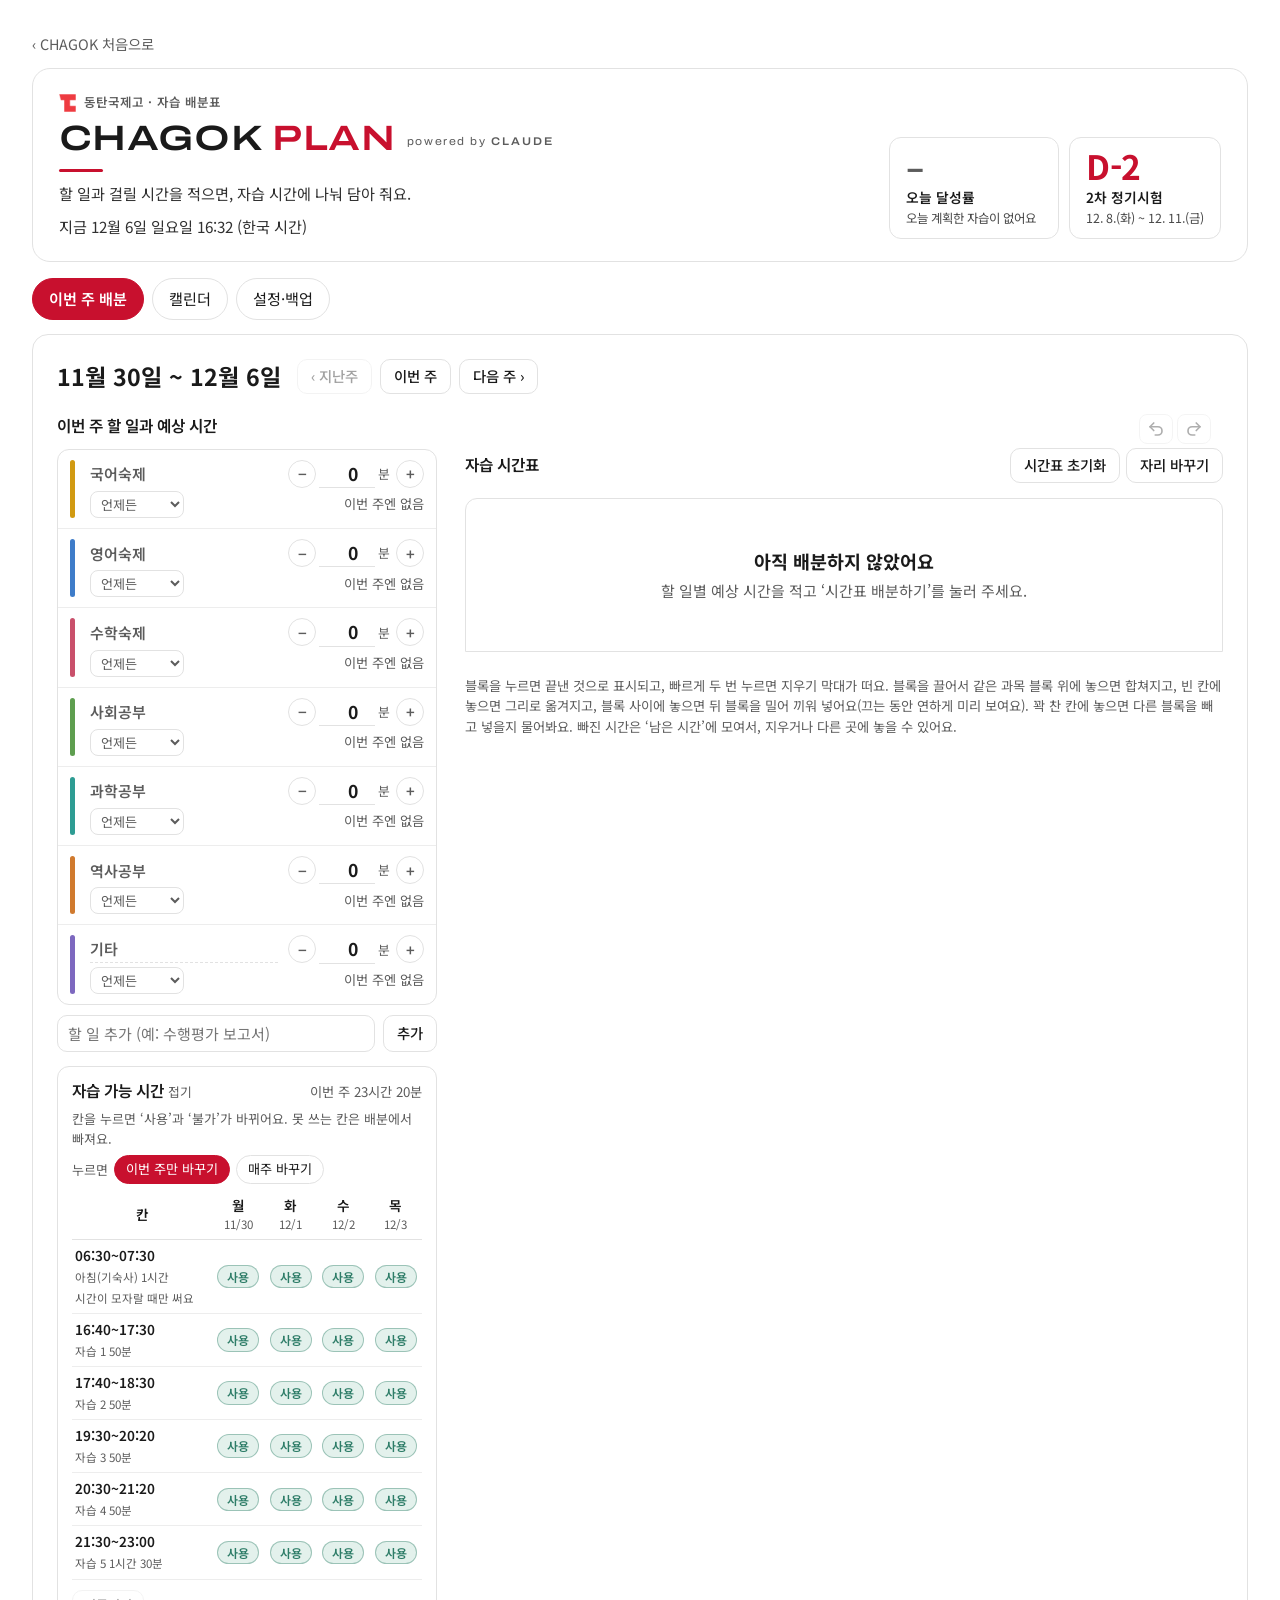
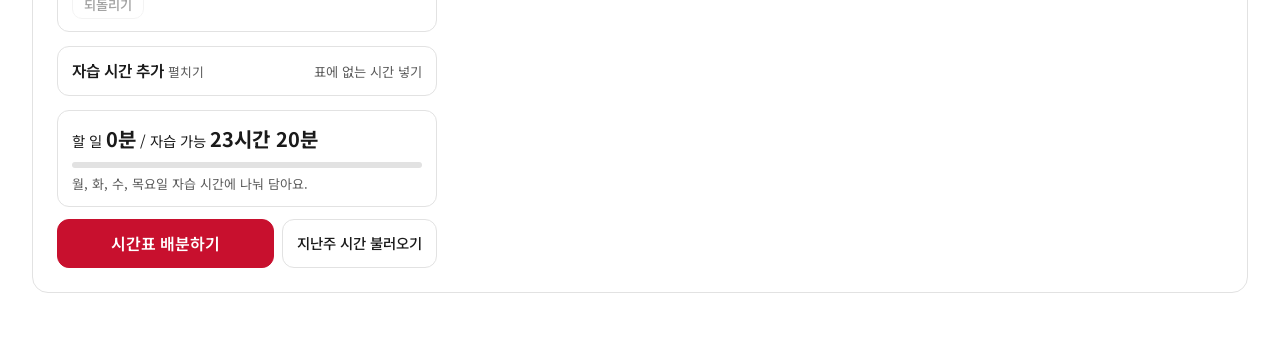
==== plan.html @ 3253fe53 "CHAGOK 앱(STUDY + PLAN) 첫 배포" ====
<!DOCTYPE html>
<html lang="ko">
<head>
<meta charset="utf-8">
<meta name="viewport" content="width=device-width, initial-scale=1">
<style id="early-bg">html,body{background:#FFFFFF}</style>
<title>CHAGOK · PLAN</title>
<meta name="robots" content="noindex,nofollow">
<meta name="theme-color" content="#C8102E">
<link rel="manifest" href="./manifest.webmanifest">
<link rel="apple-touch-icon" href="./apple-touch-icon.png">
<link rel="icon" href="./icon-192.png">
<meta name="apple-mobile-web-app-capable" content="yes">
<meta name="mobile-web-app-capable" content="yes">
<meta name="apple-mobile-web-app-title" content="CHAGOK">
<meta name="apple-mobile-web-app-status-bar-style" content="default">
<link rel="stylesheet" href="./fonts.css">

<style>
@font-face{font-family:"CHAGOK Logo";font-style:normal;font-weight:100 900;font-stretch:62% 125%;font-display:block;src:url([data-uri]) format("woff2");unicode-range:U+0020-007E;}

:root{
  color-scheme:light;
  --bg:#FFFFFF;--surface:#FFFFFF;--ink:#1A1A1A;--muted:#5C5C5C;--line:#E2E2E2;--line-soft:#EDEDED;--accent:#C8102E;--accent-ink:#FFFFFF;--accent-bg:#FBEAEC;--gold:#C8102E;--band:#FFFFFF;--band-ink:#1A1A1A;--band-gold:#C8102E;--ok:#2E7D68;--ok-bg:#E3F1EC;--bad:#B45309;--bad-bg:#FDF0E1;
  --serif:"Noto Sans KR","Apple SD Gothic Neo","Malgun Gothic",system-ui,sans-serif;
  --sans:"Noto Sans KR","Apple SD Gothic Neo","Malgun Gothic",system-ui,sans-serif;
  --row:16px;           /* 10분 한 칸 높이 */
  /* 예전 이름 호환 */
  --white:var(--surface); --pencil:var(--muted); --red:var(--bad); --grid:var(--line-soft); --grid-strong:var(--line); --paper:var(--bg);
}
*,*::before,*::after{box-sizing:border-box}
html,body{margin:0}
body{background:var(--bg);color:var(--ink);font-family:var(--sans);font-size:15px;line-height:1.55;
  font-variant-numeric:tabular-nums;-webkit-text-size-adjust:100%;-webkit-font-smoothing:antialiased}
button,input,select,textarea{font:inherit;color:inherit}
button{cursor:pointer}
:focus-visible{outline:3px solid var(--accent);outline-offset:2px}
.muted{color:var(--muted);font-size:13px}

/* ── 상단: 차곡 띠 ─────────────── */
body{background-image:
  radial-gradient(circle at 100% 100%, transparent 0 219px, color-mix(in srgb,var(--gold) 28%,transparent) 220px 221px, transparent 222px 259px, color-mix(in srgb,var(--gold) 22%,transparent) 260px 261px, transparent 262px),
  radial-gradient(circle at 0% 62%, transparent 0 139px, color-mix(in srgb,var(--gold) 20%,transparent) 140px 141px, transparent 142px 171px, color-mix(in srgb,var(--gold) 16%,transparent) 172px 173px, transparent 174px);
  background-attachment:fixed;background-repeat:no-repeat}
.top{max-width:1280px;margin:0 auto;padding:24px 32px 16px}
.hero{position:relative;overflow:hidden;background:var(--band);color:var(--band-ink);border-radius:18px;padding:24px 26px 22px;
  display:flex;align-items:flex-end;justify-content:space-between;gap:24px}
.hero::before,.hero::after{content:"";position:absolute;border-radius:50%;pointer-events:none}
.hero::after{right:-46px;top:-46px;width:170px;height:170px;border:1px solid var(--band-gold);opacity:.5;
  box-shadow:0 0 0 20px var(--band),0 0 0 21px var(--band-gold)}
.hero::before{right:150px;bottom:-120px;width:200px;height:200px;border:1px solid var(--band-gold);opacity:.22;
  box-shadow:0 0 0 16px var(--band),0 0 0 17px color-mix(in srgb,var(--band-gold) 60%,transparent)}
.brand{position:relative;z-index:1}
.eyebrow{display:block;font-size:.78rem;font-weight:600;letter-spacing:.12em;color:var(--band-gold);margin:0 0 6px}
.logo{font-family:var(--serif);font-weight:700;font-size:2.2rem;line-height:1.15;margin:0;letter-spacing:.06em;color:var(--band-ink)}
.logo span{color:var(--band-gold)}
.logo::after{content:"";display:block;width:44px;height:3px;background:var(--band-gold);margin:10px 0 0;border-radius:2px}
.brand p{margin:10px 0 0;font-size:.95rem;color:var(--band-ink);opacity:.9}
.dday-wrap{position:relative;z-index:1;display:flex;gap:10px;align-items:stretch;flex-wrap:wrap}
.dday{text-align:left;background:color-mix(in srgb,var(--band) 90%,var(--band-ink));border:1px solid color-mix(in srgb,var(--band-gold) 45%,transparent);
  border-radius:12px;padding:10px 16px;min-width:150px;color:var(--band-ink)}
.dday:hover{background:color-mix(in srgb,var(--band) 82%,var(--band-ink))}
.dday .num{display:block;font-family:var(--serif);font-weight:700;font-size:2.1rem;line-height:1.1;color:var(--band-gold);letter-spacing:-0.01em}
.dday .what{display:block;font-size:.86rem;font-weight:600;margin-top:2px}
.dday .when{display:block;font-size:.78rem;opacity:.8}
.dday.small .num{font-size:1.45rem;color:var(--band-ink)}
.dday-none{font-size:.85rem;opacity:.85;max-width:260px}
.dday:focus-visible{outline-color:var(--band-gold)}

/* ── 탭 ─────────────────────── */
.tabs{max-width:1280px;margin:0 auto 14px;padding:0 32px;display:flex;gap:8px}
.tabs button{font-size:.95rem;border:1px solid var(--line);background:var(--surface);color:var(--ink);padding:8px 16px;border-radius:999px;white-space:nowrap}
.tabs button[aria-selected="true"]{background:var(--accent);color:var(--accent-ink);border-color:var(--accent);font-weight:600}
main{max-width:1280px;margin:0 auto;padding:0 32px 64px}
.panel{display:none;background:var(--surface);border:1px solid var(--line);border-radius:16px;padding:24px}
.panel.on{display:block}

/* ── 공통 버튼 ─────────────────── */
.btn{background:var(--surface);border:1px solid var(--line);border-radius:10px;padding:7px 13px;font-weight:500;font-size:.9rem;line-height:1.3;white-space:nowrap;color:var(--ink)}
.btn:hover{border-color:var(--muted)}
.btn.primary{background:var(--accent);border-color:var(--accent);color:var(--accent-ink);font-weight:600}
.btn.primary:hover{filter:brightness(1.08)}
.btn.red{border-color:var(--bad);color:var(--bad)}
.btn.ghost{border-color:transparent;background:transparent;color:var(--muted);text-decoration:underline;text-underline-offset:3px;padding:6px 4px}
.btn[aria-pressed="true"]{background:var(--accent-bg);border-color:var(--accent);color:var(--accent);font-weight:600}
.btn:disabled{opacity:.4;cursor:default}
.chips{display:flex;gap:6px;flex-wrap:wrap}
.chips label{border:1px solid var(--line);background:var(--surface);border-radius:999px;padding:6px 13px;font-size:.9rem;cursor:pointer;user-select:none}
.chips input{position:absolute;opacity:0;pointer-events:none}
.chips label:has(input:checked){background:var(--accent);color:var(--accent-ink);border-color:var(--accent)}
.chips label:has(input:focus-visible){outline:3px solid var(--accent);outline-offset:2px}
input[type=text],input[type=number],input[type=time],input[type=date],select{border:1px solid var(--line);border-radius:10px;padding:6px 10px;background:var(--surface)}
input[type=text]:focus,input[type=number]:focus,input[type=time]:focus,select:focus{outline:none;border-color:var(--accent);box-shadow:0 0 0 3px color-mix(in srgb,var(--accent) 22%,transparent)}

/* ── 주간 배분 화면 ─────────── */
.week-bar{display:flex;align-items:center;gap:8px;flex-wrap:wrap;margin-bottom:20px}
.week-bar h2{font-family:var(--serif);font-size:1.45rem;font-weight:700;margin:0 8px 0 0}
.layout{display:grid;grid-template-columns:380px 1fr;gap:28px;align-items:start}
.layout > *,.cal-layout > *,.set > *{min-width:0}
.tasks h3,.sheet h3,.side h3,.set h3{font-size:.98rem;font-weight:600;margin:0 0 10px}

.task-list{list-style:none;margin:0;padding:0;border:1px solid var(--line);border-radius:12px;overflow:hidden}
.task{display:grid;grid-template-columns:10px 1fr auto;grid-template-areas:"sw name time" "sw meta meta";
  column-gap:10px;row-gap:3px;padding:10px 12px;border-bottom:1px solid var(--line-soft);align-items:center}
.task:last-child{border-bottom:0}
.task .sw{grid-area:sw;align-self:stretch;width:5px;border-radius:3px;border:0;padding:0}
.task .name{grid-area:name;font-weight:600;min-width:0}
.task .name input{border:0;border-bottom:1px dashed var(--line);border-radius:0;background:transparent;font-weight:600;width:100%;padding:1px 0;box-shadow:none}
.task .time{grid-area:time;display:flex;align-items:center;gap:3px}
.task .time button{width:28px;height:28px;border:1px solid var(--line);background:var(--surface);border-radius:50%;font-weight:600;line-height:1;padding:0;color:var(--muted)}
.task .time button:hover{border-color:var(--accent);color:var(--accent)}
.task .time input{width:56px;text-align:right;border:0;border-bottom:1px solid var(--line);border-radius:0;background:transparent;font-family:var(--serif);font-weight:700;font-size:1.1rem;padding:0 2px;box-shadow:none}
.task .time .u{font-size:.8rem;color:var(--muted);margin-right:3px}
.task .meta{grid-area:meta;display:flex;gap:10px;align-items:center;font-size:.83rem;color:var(--muted);flex-wrap:wrap}
.task .meta select{border-radius:8px;font-size:.82rem;padding:2px 6px}
.task .meta .hm{margin-left:auto;color:var(--ink)}
.task .meta .del{border:0;background:none;color:var(--bad);font-size:.82rem;padding:0;text-decoration:underline}
.task.zero .name,.task.zero .hm{color:var(--muted)}
.add-task{display:flex;gap:8px;margin-top:10px}
.add-task input{flex:1;min-width:0}

.slots{margin-top:14px;border:1px solid var(--line);border-radius:12px;padding:12px 14px}
.slots summary{display:flex;align-items:baseline;justify-content:space-between;gap:10px;cursor:pointer;list-style:none}
.slots summary::-webkit-details-marker{display:none}
.slots summary h3{margin:0}
.slots summary h3::after{content:"  펼치기";font-weight:400;font-size:.8rem;color:var(--muted)}
.slots[open] summary h3::after{content:"  접기"}
.slots summary span{font-size:.83rem;color:var(--muted)}
.mx-scroll{overflow-x:auto;margin-top:4px}
.mx{border-collapse:collapse;width:100%;font-size:.85rem}
.mx th,.mx td{border-bottom:1px solid var(--line-soft);padding:5px 3px;text-align:center}
.mx thead th{font-weight:600;border-bottom:1px solid var(--line)}
.mx thead th small{display:block;font-weight:400;color:var(--muted);font-size:.72rem}
.mx tbody th{text-align:left;font-weight:400;white-space:nowrap;padding-right:6px}
.mx tbody th b{display:block;font-weight:600;font-size:.85rem}
.mx tbody th small{color:var(--muted);font-size:.72rem}
.cellbtn{display:inline-block;min-width:42px;border:1px solid var(--line);border-radius:999px;padding:3px 6px;font-size:.75rem;font-weight:600;line-height:1.3;background:var(--surface)}
.cellbtn.on{background:var(--ok-bg);border-color:color-mix(in srgb,var(--ok) 40%,transparent);color:var(--ok)}
.cellbtn.off{color:var(--bad);border-color:var(--bad);background:var(--surface)}
.cellbtn.off.wk{background:var(--bad-bg)}
.cellbtn.hol{color:var(--muted);font-weight:400}
.mx .na{color:var(--line)}
.off-mode{margin-bottom:6px}
.off-mode .chips label{padding:3px 11px;font-size:.82rem}
.undo-row{display:flex;align-items:center;gap:8px;margin-top:10px;flex-wrap:wrap}
.undo-row .btn{padding:5px 11px;font-size:.83rem}
.added{margin:6px 0 4px;font-size:.85rem}
.added b{font-weight:600}
.added ul{list-style:none;margin:4px 0 0;padding:0}
.added li{display:grid;grid-template-columns:62px auto 1fr auto;gap:8px;align-items:baseline;padding:5px 0;border-bottom:1px solid var(--line-soft)}
.added .tm{font-weight:600}
.added .lb{color:var(--muted)}
.added .kind{display:inline-block;font-size:.7rem;font-weight:600;border:1px solid var(--line);border-radius:999px;padding:0 7px;line-height:1.6;margin-left:4px;color:var(--muted)}
.added .kind.once{background:var(--accent-bg);border-color:transparent;color:var(--accent)}
.added .rm{border:0;background:none;color:var(--bad);text-decoration:underline;font-size:.78rem;padding:0}
.slot-add{margin-top:10px;padding:12px;border:1px solid var(--line-soft);background:var(--bg);border-radius:12px;display:flex;flex-direction:column;gap:8px}
.slot-row{display:flex;align-items:center;gap:6px;flex-wrap:wrap}
.slot-row input[type=text]{flex:1;min-width:0}
.slot-row.quick .btn{padding:4px 9px;font-size:.8rem;border-radius:999px}

.sum{margin-top:14px;padding:12px 14px;border:1px solid var(--line);border-radius:12px;font-size:.9rem}
.sum b{font-family:var(--serif);font-size:1.25rem;font-weight:700}
.sum .bar{height:6px;margin-top:8px;background:var(--line);border-radius:3px;overflow:hidden}
.sum .bar i{display:block;height:100%;background:var(--gold);transition:width .4s}
.sum .bar i.over{background:var(--bad)}
.sum .msg{margin-top:8px;color:var(--bad);font-weight:600}
.go{display:flex;gap:8px;margin-top:12px;flex-wrap:wrap}
.go .btn.primary{flex:1;padding:13px 18px;font-size:1rem;border-radius:12px}
.go .btn:not(.primary){padding:13px 14px;border-radius:12px}

/* ── 시간표 ─────────────────── */
.sheet-head{display:flex;align-items:baseline;justify-content:space-between;gap:12px;flex-wrap:wrap;margin-bottom:10px}
.sheet-head .tools{display:flex;gap:6px;flex-wrap:wrap}
.hint{font-size:.83rem;color:var(--muted);margin:0}
.notes{margin:0 0 10px;padding:0;list-style:none;font-size:.85rem}
.notes li{color:var(--bad);font-weight:600}
.notes li.info{color:var(--muted);font-weight:400}
.tt-scroll{overflow-x:auto;border:1px solid var(--line);border-radius:12px 12px 0 0;background:var(--surface)}
.tt{display:grid;min-width:560px}
.tt .col-h{position:sticky;top:0;background:var(--surface);border-bottom:1px solid var(--line);padding:9px 8px 7px;font-weight:600;text-align:center;font-size:.95rem;z-index:3}
.tt .col-h small{display:block;font-weight:400;color:var(--muted);font-size:.75rem}
.tt .col-h .tag{display:inline-block;margin-top:2px;font-size:.7rem;font-weight:600;color:var(--bad)}
.tt .axis{border-right:1px solid var(--line);position:relative}
.tt .axis span{position:absolute;right:7px;transform:translateY(-50%);font-size:.7rem;color:var(--muted)}
.tt .day{position:relative;border-right:1px solid var(--line-soft)}
.tt .day:last-child{border-right:0}
.tt .lines{position:absolute;inset:0;background-image:linear-gradient(to bottom, #F2F4F7 1px, transparent 1px);background-size:100% var(--row)}
.tt .hourline{position:absolute;left:0;right:0;height:0;border-top:1px solid var(--line-soft)}
.tt .ses{position:absolute;left:3px;right:3px;border:1px solid var(--line);border-radius:8px;pointer-events:none}
.tt .ses-off{position:absolute;left:3px;right:3px;border:1px dashed var(--bad);border-radius:8px;z-index:1;
  background:repeating-linear-gradient(-45deg, var(--surface) 0 6px, var(--bad-bg) 6px 8px)}
.tt .ses-off em{position:absolute;left:8px;top:4px;font-style:normal;font-size:.72rem;font-weight:600;color:var(--bad)}
.tt .cut{position:absolute;left:0;right:0;z-index:2;background:var(--bg);border-top:1px dashed var(--line);border-bottom:1px dashed var(--line)}
.tt .cut em{position:absolute;left:8px;top:50%;transform:translateY(-50%);font-style:normal;font-size:.72rem;color:var(--muted);white-space:nowrap}
.tt .axis .cut em{display:none}
.tt .gap{position:absolute;left:0;right:0;background:repeating-linear-gradient(-45deg, transparent 0 6px, #F1F3F6 6px 8px)}
.tt .gap em{position:absolute;left:8px;top:50%;transform:translateY(-50%);font-style:normal;font-size:.7rem;color:var(--muted)}
.tt .off{position:absolute;inset:0;z-index:1;display:flex;align-items:center;justify-content:center;
  background:repeating-linear-gradient(-45deg, transparent 0 7px, #F1F3F6 7px 9px) var(--surface);color:var(--muted);font-size:.85rem;text-align:center;padding:10px}
.blk{position:absolute;left:6px;right:6px;z-index:2;border:0;border-left:4px solid var(--c);padding:2px 8px;text-align:left;overflow:hidden;
  background:color-mix(in srgb, var(--c) 17%, var(--surface));border-radius:6px 8px 8px 6px;
  font-size:.82rem;line-height:1.25;color:var(--ink);display:flex;flex-direction:column;justify-content:center;touch-action:none;cursor:grab}
.blk b{font-weight:600;white-space:nowrap;overflow:hidden;text-overflow:ellipsis}
.blk span{font-size:.7rem;color:var(--muted);white-space:nowrap}
.blk.short{flex-direction:row;align-items:center;gap:6px}
.blk:hover{background:color-mix(in srgb, var(--c) 27%, var(--surface))}
.blk.done{background:var(--surface);border-left-color:color-mix(in srgb, var(--c) 45%, var(--surface))}
.blk.done b{color:var(--muted);text-decoration:line-through;text-decoration-color:var(--ok);text-decoration-thickness:2px}
.blk.done::after{content:"✓";position:absolute;right:8px;top:50%;transform:translateY(-50%);color:var(--ok);font-weight:700;font-size:1rem}
.blk.pick{outline:2px solid var(--accent);outline-offset:1px}
.blk.dragging{opacity:.3}
.blk.drop-ok{outline:2px dashed var(--accent);outline-offset:2px}
.blk.drop-no{outline:2px dashed var(--bad);outline-offset:2px}
.drag-ghost{position:fixed;z-index:60;pointer-events:none;padding:6px 11px;border:1px solid var(--line);border-left:4px solid var(--c);
  background:color-mix(in srgb, var(--c) 17%, var(--surface));border-radius:8px;font-size:.85rem;color:var(--ink);display:flex;flex-direction:column;line-height:1.35}
.drag-ghost b{font-weight:600}
.drag-ghost span{font-size:.72rem;color:var(--accent);font-weight:600}
.pend{border:1px solid var(--bad);background:var(--bad-bg);border-radius:12px;padding:10px 14px;margin-bottom:10px}
.pend p{margin:0 0 8px;font-size:.85rem}
.pend p b{color:var(--bad);margin-right:6px}
.pend-list{display:flex;flex-wrap:wrap;gap:8px 14px}
.pend-item{display:inline-flex;align-items:center;gap:6px}
.pend-chip{border:1px solid transparent;border-left:4px solid var(--c);background:var(--surface);padding:5px 11px;font-weight:600;font-size:.85rem;touch-action:none;cursor:grab;border-radius:8px}
.pend-chip.sel{border-color:var(--accent);border-left-color:var(--c)}
.pend-del{border:0;background:none;color:var(--bad);text-decoration:underline;font-size:.78rem;padding:0}
.tt .day.placing{cursor:copy}
.legend{display:flex;flex-wrap:wrap;gap:6px 16px;margin-top:14px;font-size:.83rem}
.legend span{display:inline-flex;align-items:center;gap:6px}
.legend i{width:10px;height:10px;border-radius:50%;display:inline-block}
.daysum{display:grid;border:1px solid var(--line);border-top:0;border-radius:0 0 12px 12px;background:var(--surface);font-size:.78rem;min-width:560px}
.daysum div{padding:7px 8px;border-right:1px solid var(--line-soft);color:var(--muted)}
.daysum div:last-child{border-right:0}
.daysum b{color:var(--ink);font-weight:600}
.empty{padding:48px 20px;text-align:center;color:var(--muted)}
.empty b{display:block;color:var(--ink);font-family:var(--serif);font-size:1.15rem;margin-bottom:4px}

/* ── 달력 ──────────────────── */
.cal-layout{display:grid;grid-template-columns:1fr 320px;gap:28px;align-items:start}
.cal-head{display:flex;align-items:center;gap:8px;margin-bottom:12px;flex-wrap:wrap}
.cal-head h2{font-family:var(--serif);font-size:1.6rem;font-weight:700;margin:0 4px;min-width:150px;text-align:center}
.cal-head .btn{border-radius:999px;min-width:36px}
.cal-head label{font-size:.85rem;color:var(--muted);display:flex;align-items:center;gap:5px;margin-left:auto}
.cal{display:grid;grid-template-columns:repeat(7,1fr);border:1px solid var(--line);border-radius:12px;overflow:hidden}
.cal .wd{font-size:.78rem;font-weight:600;text-align:left;padding:7px 9px;border-bottom:1px solid var(--line);background:var(--surface);color:var(--muted)}
.cal .wd.sun{color:var(--bad)}
.cal .wd.sat{color:var(--accent)}
.cell{min-height:104px;border:0;border-right:1px solid var(--line-soft);border-bottom:1px solid var(--line-soft);
  padding:7px 7px 9px;text-align:left;background:var(--surface);display:flex;flex-direction:column;gap:3px;position:relative}
.cell:nth-child(7n){border-right:0}
.cell.other{background:#F6F7F9;color:#A3ACBC}
.cell.other .ev{opacity:.5}
.cell.brk{background:repeating-linear-gradient(-45deg, var(--surface) 0 8px, #F3F5F8 8px 10px)}
.cell .d{font-weight:600;font-size:.9rem;line-height:1;align-self:flex-start;padding:4px 6px;border-radius:999px}
.cell.hol .d,.cell.sun .d{color:var(--bad)}
.cell.sat .d{color:var(--accent)}
.cell.today .d{background:var(--accent);color:var(--accent-ink)}
.cell.sel{box-shadow:inset 0 0 0 2px var(--accent)}
.cell.target .d{outline:2px solid var(--bad);outline-offset:1px}
.ev{font-size:.72rem;line-height:1.3;color:var(--ink);word-break:keep-all}
.ev.exam{font-weight:600;color:var(--bad)}
.ev.exam::before{content:"";display:inline-block;width:6px;height:6px;border-radius:50%;background:var(--bad);margin-right:4px;vertical-align:1px}
.ev.hol{color:var(--bad)}
.ev.mock{color:#8A5A12}
.ev.brk{color:var(--muted)}
.ev.mine{background:var(--accent-bg);color:var(--accent);font-weight:600;padding:1px 6px;border-radius:6px;align-self:flex-start}
.ev.more{color:var(--muted)}
.side .box{border:1px solid var(--line);border-radius:12px;padding:14px 16px;background:var(--surface);margin-bottom:14px}
.side .box h3{font-family:var(--serif);font-size:1.15rem;font-weight:700}
.side .box h3 small{font-family:var(--sans);font-weight:400;color:var(--muted);font-size:.83rem;margin-left:6px}
.side ul{list-style:none;margin:0 0 10px;padding:0}
.side li{padding:7px 0;border-bottom:1px solid var(--line-soft);font-size:.9rem;display:flex;justify-content:space-between;gap:8px;align-items:baseline}
.side li .g{font-size:.78rem;color:var(--muted);white-space:nowrap}
.side li button{border:0;background:none;color:var(--bad);font-size:.78rem;text-decoration:underline;padding:0}
.side .row{display:flex;gap:6px;flex-wrap:wrap}
.side input[type=text],.side input[type=date]{flex:1;min-width:0}
.upcoming li{display:grid;grid-template-columns:62px 1fr;gap:8px}
.upcoming li .dn{font-family:var(--serif);font-weight:700;color:var(--bad);font-size:1.05rem}
.upcoming li .dn.k{color:var(--ink)}
.upcoming li .t small{display:block;color:var(--muted);font-size:.78rem}
.src{font-size:.78rem;color:var(--muted);margin-top:10px}

/* ── 설정 ──────────────────── */
.set{display:grid;grid-template-columns:1fr 1fr;gap:28px 40px}
.set section{min-width:0}
.set h3{font-family:var(--serif);font-size:1.15rem;font-weight:700}
.set .field{display:flex;align-items:center;gap:10px;margin:8px 0;flex-wrap:wrap;font-size:.9rem}
.set .field > span:first-child{min-width:120px;font-weight:600}
.set input[type=number]{width:76px}
.sess-day{border-top:1px solid var(--line-soft);padding:10px 0}
.sess-day > div:first-child{display:flex;justify-content:space-between;align-items:center;margin-bottom:6px}
.sess-day b{font-weight:600}
.sess{display:flex;gap:6px;align-items:center;margin:4px 0;font-size:.88rem;flex-wrap:wrap}
.sess input[type=text]{width:92px;padding:4px 8px}
.sess input[type=time]{padding:4px 6px}
.sess > .muted:not(label){min-width:58px;white-space:nowrap}
.sess label{white-space:nowrap}
@media (min-width:961px){ .sess{flex-wrap:nowrap} }
.sess .x{border:0;background:none;color:var(--bad);text-decoration:underline;font-size:.82rem}
.danger{margin-top:12px}

.toast{position:fixed;left:50%;bottom:24px;transform:translateX(-50%);background:var(--ink);color:var(--surface);padding:11px 18px;border-radius:12px;font-weight:500;font-size:.9rem;opacity:0;pointer-events:none;transition:opacity .2s;z-index:70;max-width:calc(100vw - 32px)}
.toast.show{opacity:1}
.toast .act{margin-left:12px;background:var(--surface);color:var(--ink);border:0;border-radius:8px;padding:4px 11px;font-weight:600;font-size:.83rem}
.toast.has-act{pointer-events:auto}

@media (max-width: 960px){
  .layout,.cal-layout,.set{grid-template-columns:1fr}
  .top{padding:14px 12px 12px}
  .hero{flex-direction:column;align-items:flex-start;padding:20px 18px}
  .logo{font-size:1.9rem}
  .hero::before{display:none}
  .hero::after{right:-70px;top:-70px}
  .dday-wrap{width:100%}
  .tabs,main{padding-left:12px;padding-right:12px}
  .panel{padding:16px;border-radius:14px}
  .cell{min-height:72px;padding:5px 4px}
  .ev{font-size:.66rem}
}
@media (max-width:560px){
  .tabs button{padding:7px 12px;font-size:.88rem}
  .cal .ev:not(.exam):not(.mine){display:none}
}
@media (prefers-reduced-motion: reduce){ .toast,.sum .bar i{transition:none} }

@media print{
  body{background:none}
  body{background-image:none}
  .hero{background:none;color:var(--ink);padding:0}
  .hero::before,.hero::after,.eyebrow,.brand p{display:none}
  .logo{color:var(--ink)}
  .top .dday-wrap,.tabs,.tasks,.sheet-head .tools,.week-bar .btn,.go,.notes,.hint,.pend{display:none !important}
  .panel{border:0;padding:0}
  .layout{display:block}
  .panel:not(#p-week){display:none !important}
  .tt-scroll{overflow:visible}
  .blk{-webkit-print-color-adjust:exact;print-color-adjust:exact}
}

/* ---- CHAGOK 통합판 */
.logo{font-family:"CHAGOK Logo","Helvetica Neue",Arial,sans-serif;font-weight:560;font-stretch:118%;letter-spacing:.06em;white-space:nowrap}
.logo span{font-family:inherit}
@media (max-width:560px){ .logo{font-size:clamp(1.6rem,7.5vw,2rem);white-space:normal} .logo .powered{display:block;font-size:.6rem;margin:6px 0 0} }
.logo .powered{display:inline-block;margin-left:12px;vertical-align:5px;font-size:.7rem;font-stretch:110%;letter-spacing:.14em;color:var(--band-gold);font-weight:400}
.logo .powered b{font-weight:600;letter-spacing:.18em;color:var(--band-gold)}
.homelink{display:inline-flex;align-items:center;min-height:40px;color:var(--muted);font-size:.9rem;text-decoration:none;margin:0 0 4px}
.homelink:hover{text-decoration:underline}
.hidden-web{display:none}

/* ---- 동탄국제고 테마 (흰 바탕 · 동탄 레드 포인트 · Noto Sans KR) */
.hero{background:var(--band)!important;color:var(--band-ink);border:1px solid var(--line);box-shadow:none}
.hero::before,.hero::after{display:none!important}
.eyebrow,.hero .eyebrow{display:flex!important;align-items:center;gap:8px;color:var(--muted)!important;letter-spacing:.08em}
.eyebrow::before,.hero .eyebrow::before{content:"";flex:none;width:17px;height:18px;background:url([data-uri]) center/contain no-repeat}
.powered,.powered b,.logo .powered,.logo .powered b,.hero .powered,.hero .powered b{color:var(--muted)!important}
body{background-image:none!important}
.logo{font-stretch:125%!important;font-weight:600!important;letter-spacing:.01em!important}
.logo span{color:var(--accent)}
.logo::after{background:var(--accent)}
.dday{background:var(--surface)!important;border:1px solid var(--line)!important;color:var(--ink)!important}
.dday:hover{background:#F7F7F7!important}
.dday .num{color:var(--accent)!important}
.dday.small .num{color:var(--ink)!important}
.dday:focus-visible{outline-color:var(--accent)}
.cal .wd.sun,.cell.hol .d,.cell.sun .d,.ev.hol{color:#C8102E}
.cal .wd.sat,.cell.sat .d{color:#2F5FA8}
.ev.exam,.upcoming li .dn{color:#C8102E}
.ev.exam::before{background:#C8102E}

#choiceBox{position:fixed;left:50%;bottom:20px;transform:translate(-50%,12px);z-index:80;width:min(520px,calc(100vw - 24px));
  background:var(--surface);color:var(--ink);border:1px solid var(--line);border-radius:14px;padding:14px 16px;
  box-shadow:0 10px 30px rgba(0,0,0,.18);opacity:0;pointer-events:none;transition:opacity .15s,transform .15s}
#choiceBox.show{opacity:1;pointer-events:auto;transform:translate(-50%,0)}
#choiceBox p{margin:0 0 10px;font-size:.92rem;line-height:1.5}
#choiceBox .choice-btns{display:flex;flex-wrap:wrap;gap:8px}
#choiceBox .btn{white-space:normal;text-align:left}
@media (prefers-reduced-motion:reduce){#choiceBox{transition:none}}

/* ── 달성률 */
.dday.rate{min-width:170px}
.dday.rate .num{color:var(--ok)!important}
.dday.rate.r-mid .num{color:#B27A12!important}
.dday.rate.r-low .num,.dday.rate.none .num{color:var(--muted)!important}
.dday.rate .rbar{display:block;height:6px;border-radius:3px;background:var(--line);overflow:hidden;margin-top:6px}
.dday.rate .rbar i{display:block;height:100%;background:var(--ok)}
.dday.rate.r-mid .rbar i{background:#C9922E}
.dday.rate.r-low .rbar i{background:var(--muted)}
.prog{margin-top:auto;display:flex;align-items:center;gap:5px;font-size:.68rem;font-weight:600;color:var(--muted);padding-top:3px}
.prog .pb{flex:1;height:5px;border-radius:3px;background:var(--line);overflow:hidden;min-width:18px}
.prog .pb i{display:block;height:100%;background:var(--muted)}
.prog.r-full,.prog.r-high{color:var(--ok)}
.prog.r-full .pb i,.prog.r-high .pb i{background:var(--ok)}
.prog.r-mid{color:#B27A12}
.prog.r-mid .pb i{background:#C9922E}
.prog.plan{font-weight:500}
.prog.r-full::after{content:"✓";font-weight:700}
.daybox-prog{margin:4px 0 12px;padding:10px 12px;border:1px solid var(--line);border-radius:10px}
.daybox-prog .big{font-size:1.5rem;font-weight:700;line-height:1.1}
.daybox-prog .big small{font-size:.8rem;font-weight:400;color:var(--muted);margin-left:6px}
.daybox-prog .rbar{display:block;height:6px;border-radius:3px;background:var(--line);overflow:hidden;margin:6px 0 8px}
.daybox-prog .rbar i{display:block;height:100%;background:var(--ok)}
.daybox-prog ul{margin:0}
.daybox-prog li{font-size:.83rem;padding:4px 0}
.daybox-prog .sw{display:inline-block;width:8px;height:8px;border-radius:50%;margin-right:6px;vertical-align:1px}
.wk-rate{font-weight:600}
.daysum .dr{display:inline-block;margin-left:4px;font-weight:700}
.daysum .dr.r-full,.daysum .dr.r-high{color:var(--ok)}
.daysum .dr.r-mid{color:#B27A12}

/* ── 끼워 넣기 미리 보기 · 블록 메뉴 */
.tt .pv{position:absolute;left:6px;right:6px;z-index:4;pointer-events:none;border-radius:6px 8px 8px 6px;font-size:.72rem;padding:2px 8px;overflow:hidden;display:flex;align-items:center}
.tt .pv span{white-space:nowrap;overflow:hidden;text-overflow:ellipsis;color:var(--ink);opacity:.75}
.tt .pv-new{border:2px dashed var(--c);background:color-mix(in srgb, var(--c) 14%, transparent)}
.tt .pv-move{border:1.5px dashed color-mix(in srgb, var(--c) 70%, transparent);background:color-mix(in srgb, var(--c) 8%, transparent)}
.blk.pv-dim{opacity:.15}
@media (prefers-reduced-motion:no-preference){ .tt .pv{transition:top .12s ease} .blk{transition:opacity .12s} }
#blkMenu{position:fixed;z-index:90;display:flex;align-items:center;gap:6px;flex-wrap:wrap;max-width:calc(100vw - 16px);
  background:var(--surface);border:1px solid var(--line);border-radius:12px;padding:8px 10px;box-shadow:0 8px 24px rgba(0,0,0,.16)}
#blkMenu .bm-t{font-size:.82rem;font-weight:600;margin-right:4px;display:inline-flex;align-items:center;gap:6px}
#blkMenu .bm-t i{width:8px;height:8px;border-radius:50%;display:inline-block}
#blkMenu .btn{padding:5px 11px;font-size:.83rem}

/* ── 고르고 누르기 */
#placeBar{position:fixed;left:50%;bottom:16px;transform:translateX(-50%);z-index:85;display:flex;align-items:center;gap:10px;flex-wrap:wrap;
  width:min(560px,calc(100vw - 24px));background:var(--ink);color:var(--surface);border-radius:14px;padding:10px 12px;box-shadow:0 10px 30px rgba(0,0,0,.25)}
#placeBar .pb-chip{border-left:4px solid var(--c);background:var(--surface);color:var(--ink);font-weight:700;font-size:.85rem;padding:4px 10px;border-radius:8px}
#placeBar .pb-msg{flex:1;font-size:.88rem;min-width:150px}
#placeBar .btn{padding:5px 12px;font-size:.85rem}
.pend-chip.sel{outline:2px solid var(--ink);outline-offset:2px}
.tt .day.placing{cursor:copy}
.tt .day.placing .blk{cursor:copy}

.sheet-head .tools{align-items:flex-end}
.swap-col{display:inline-flex;flex-direction:column;align-items:center;gap:4px}
.undo-arrow{width:34px;height:30px;display:grid;place-items:center;border-radius:8px;border:1px solid var(--line,#d9d4c7);background:var(--card,#fff);color:inherit;cursor:pointer;padding:0}
.undo-arrow:hover:not(:disabled){background:rgba(0,0,0,.05)}
.undo-arrow:disabled{opacity:.35;cursor:default}
.undo-arrow:focus-visible{outline:2px solid currentColor;outline-offset:2px}

.hist-row{display:inline-flex;gap:4px}

.prog.fc{gap:4px;color:var(--ink,inherit)}
.prog.fc .face{flex:none}
.daybox-prog .big{display:flex;align-items:center;gap:8px}
.face-legend{margin:12px 0 4px;padding:12px 14px;border:1px solid var(--line);border-radius:10px;font-size:.84rem}
.face-legend>b{display:block;margin-bottom:8px}
.face-legend ul{list-style:none;margin:0;padding:0;display:flex;flex-wrap:wrap;gap:8px 18px}
.face-legend li{display:flex;align-items:center;gap:7px}
.face-legend li strong{font-weight:700;margin-right:3px}
.face-legend p{margin:9px 0 0;color:var(--muted);font-size:.78rem}

.nowclock{margin:6px 0 0;font-size:.8rem;color:var(--muted);font-variant-numeric:tabular-nums}
.tt .nowline{position:absolute;left:0;right:0;height:0;z-index:6;pointer-events:none}
.tt .nowline .dot{position:absolute;left:-6px;top:-6px;width:12px;height:12px;border-radius:50%;background:#C8102E;box-shadow:0 0 0 2px var(--card,#fff);pointer-events:auto;cursor:pointer;z-index:1}
.tt .nowline .dot::after{content:"";position:absolute;inset:-6px;border-radius:50%}
.tt .nowline .bar{position:absolute;left:0;right:0;top:-1px;height:2px;background:#C8102E;transform:scaleX(0);transform-origin:left center;transition:transform .28s ease}
.tt .nowline em{position:absolute;right:4px;top:-18px;font-style:normal;font-size:.66rem;font-weight:700;color:#C8102E;background:var(--card,#fff);padding:0 3px;border-radius:3px;opacity:0;transition:opacity .15s ease}
.tt .nowline .dot:hover~.bar,.tt .nowline .dot:focus-visible~.bar,.tt .nowline.open .bar{transform:scaleX(1)}
.tt .nowline .dot:hover~em,.tt .nowline .dot:focus-visible~em,.tt .nowline.open em{opacity:1;transition-delay:.18s}
@media (prefers-reduced-motion:reduce){.tt .nowline .bar,.tt .nowline em{transition:none}}

#choiceBox p small{display:block;margin-top:6px;font-size:.8rem;color:var(--muted);line-height:1.5}

#prevWeek:disabled{opacity:.4;filter:grayscale(1);cursor:not-allowed}

/* 터치 기기: 길게 누를 때 뜨는 복사·이미지 메뉴와 글자 선택을 막고 끌기에 쓴다 */
.tt, .tt *, .pend-chip, .drag-ghost{-webkit-touch-callout:none;-webkit-user-select:none;user-select:none;-webkit-tap-highlight-color:transparent}
.tt .blk, .pend-chip{touch-action:none}
.blk.dragging{opacity:.45}
</style>
</head>
<body>

<header class="top">
  <a class="homelink" href="./index.html">‹ CHAGOK 처음으로</a>
  <div class="hero">
    <div class="brand">
      <span class="eyebrow">동탄국제고 · 자습 배분표</span>
      <h1 class="logo">CHAGOK <span>PLAN</span><span class="powered">powered by <b>CLAUDE</b></span></h1>
      <p>할 일과 걸릴 시간을 적으면, 자습 시간에 나눠 담아 줘요.</p>
      <p class="nowclock" id="nowClock" aria-live="off"></p>
    </div>
    <div class="dday-wrap" id="ddayWrap"></div>
  </div>
</header>

<nav class="tabs" role="tablist">
  <button role="tab" aria-selected="true" data-tab="week">이번 주 배분</button>
  <button role="tab" aria-selected="false" data-tab="cal">캘린더</button>
  <button role="tab" aria-selected="false" data-tab="set">설정·백업</button>
</nav>

<main>
  <!-- 주간 -->
  <section class="panel on" id="p-week" role="tabpanel">
    <div class="week-bar">
      <h2 id="weekTitle"></h2>
      <button class="btn" id="prevWeek" aria-label="지난주">‹ 지난주</button>
      <button class="btn" id="thisWeek">이번 주</button>
      <button class="btn" id="nextWeek" aria-label="다음 주">다음 주 ›</button>
    </div>
    <div class="layout">
      <div class="tasks">
        <h3>이번 주 할 일과 예상 시간</h3>
        <ul class="task-list" id="taskList"></ul>
        <form class="add-task" id="addTask">
          <input type="text" id="newTask" placeholder="할 일 추가 (예: 수행평가 보고서)" maxlength="20" aria-label="새 할 일 이름">
          <button class="btn" type="submit">추가</button>
        </form>
        <details class="slots" id="slotsBox" open>
          <summary><h3>자습 가능 시간</h3><span id="slotTotal"></span></summary>
          <p class="muted" style="margin:6px 0 6px">칸을 누르면 ‘사용’과 ‘불가’가 바뀌어요. 못 쓰는 칸은 배분에서 빠져요.</p>
          <div class="slot-row off-mode">
            <span class="muted">누르면</span>
            <span class="chips" role="radiogroup" aria-label="바꾸는 범위">
              <label><input type="radio" name="offMode" value="week" checked>이번 주만 바꾸기</label>
              <label><input type="radio" name="offMode" value="weekly">매주 바꾸기</label>
            </span>
          </div>
          <div id="slotList"></div>
          <div class="undo-row"><button type="button" class="btn" data-undo disabled>되돌리기</button><span class="muted" data-undo-label></span></div>
        </details>
        <details class="slots" id="addBox">
          <summary><h3>자습 시간 추가</h3><span>표에 없는 시간 넣기</span></summary>
          <p class="muted" style="margin:6px 0 6px">점심시간, 주말처럼 위 표에 없는 시간을 넣을 수 있어요. 잘못 넣었으면 아래 목록에서 삭제하거나 ‘되돌리기’를 누르세요.</p>
          <div id="addedList"></div>
          <form class="slot-add" id="addSlot">
            <div class="slot-row">
              <select id="slotDay" aria-label="요일" style="flex:1"></select>
            </div>
            <div class="slot-row">
              <input type="time" id="slotS" value="19:00" step="600" aria-label="시작 시각">
              <span>~</span>
              <input type="time" id="slotE" value="20:00" step="600" aria-label="끝 시각">
            </div>
            <div class="slot-row quick" aria-label="길이 빠르게 정하기">
              <span class="muted">길이</span>
              <button type="button" class="btn" data-len="30">30분</button>
              <button type="button" class="btn" data-len="60">1시간</button>
              <button type="button" class="btn" data-len="90">1시간 30분</button>
              <button type="button" class="btn" data-len="120">2시간</button>
              <span class="muted" id="slotLen"></span>
            </div>
            <div class="slot-row">
              <input type="text" id="slotLabel" placeholder="이름 (예: 점심 자습, 주말 집공부)" maxlength="14" aria-label="시간대 이름">
            </div>
            <div class="slot-row">
              <span class="chips" role="radiogroup" aria-label="반복">
                <label><input type="radio" name="slotRep" value="once" checked>이번 주만</label>
                <label><input type="radio" name="slotRep" value="weekly">매주</label>
              </span>
              <button class="btn primary" type="submit" style="margin-left:auto">시간 추가</button>
            </div>
          </form>
          <div class="undo-row"><button type="button" class="btn" data-undo disabled>되돌리기</button><span class="muted" data-undo-label></span></div>
          <div class="undo-row"><button type="button" class="btn ghost" id="resetSlots">매주 자습 칸을 학교 기본으로 되돌리기</button></div>
        </details>
        <div class="sum" id="sum"></div>
        <div class="go">
          <button class="btn primary" id="runPlan">시간표 배분하기</button>
          <button class="btn" id="copyLast">지난주 시간 불러오기</button>
        </div>
      </div>
      <div class="sheet">
        <div class="sheet-head">
          <h3>자습 시간표</h3>
          <div class="tools">
            <button class="btn" id="resetPlan">시간표 초기화</button>
            <span class="swap-col"><span class="hist-row"><button type="button" class="undo-arrow" data-undo disabled title="되돌리기" aria-label="되돌리기"><svg viewBox="0 0 24 24" width="18" height="18" aria-hidden="true"><path d="M9 14 4 9l5-5" fill="none" stroke="currentColor" stroke-width="2.2" stroke-linecap="round" stroke-linejoin="round"/><path d="M4 9h10.5a5.5 5.5 0 0 1 0 11H11" fill="none" stroke="currentColor" stroke-width="2.2" stroke-linecap="round" stroke-linejoin="round"/></svg></button><button type="button" class="undo-arrow" data-redo disabled title="다시 하기" aria-label="다시 하기"><svg viewBox="0 0 24 24" width="18" height="18" aria-hidden="true"><path d="M15 14l5-5-5-5" fill="none" stroke="currentColor" stroke-width="2.2" stroke-linecap="round" stroke-linejoin="round"/><path d="M20 9H9.5a5.5 5.5 0 0 0 0 11H13" fill="none" stroke="currentColor" stroke-width="2.2" stroke-linecap="round" stroke-linejoin="round"/></svg></button></span><button class="btn" id="swapMode" aria-pressed="false">자리 바꾸기</button></span>
            <button class="btn" id="printBtn" hidden>인쇄</button>
          </div>
        </div>
        <ul class="notes" id="notes"></ul>
        <div id="sheet"></div>
        <div class="legend" id="legend"></div>
        <p class="hint" id="sheetHint" style="margin-top:10px">블록을 누르면 끝낸 것으로 표시되고, 빠르게 두 번 누르면 지우기 막대가 떠요. 블록을 끌어서 같은 과목 블록 위에 놓으면 합쳐지고, 빈 칸에 놓으면 그리로 옮겨지고, 블록 사이에 놓으면 뒤 블록을 밀어 끼워 넣어요(끄는 동안 연하게 미리 보여요). 꽉 찬 칸에 놓으면 다른 블록을 빼고 넣을지 물어봐요. 빠진 시간은 ‘남은 시간’에 모여서, 지우거나 다른 곳에 놓을 수 있어요.</p>
      </div>
    </div>
  </section>

  <!-- 달력 -->
  <section class="panel" id="p-cal" role="tabpanel">
    <div class="cal-layout">
      <div>
        <div class="cal-head">
          <button class="btn" id="calPrev" aria-label="이전 달">‹</button>
          <h2 id="calTitle"></h2>
          <button class="btn" id="calNext" aria-label="다음 달">›</button>
          <button class="btn ghost" id="calToday">오늘</button>
          <label><input type="checkbox" id="calMine" checked> 내 학년 일정만</label>
        </div>
        <div class="cal" id="cal"></div>
        <div class="face-legend" id="faceLegend"></div>
        <p class="src" id="calSrc"></p>
      </div>
      <aside class="side">
        <div class="box" id="dayBox"></div>
        <div class="box">
          <h3>다가오는 일정</h3>
          <ul class="upcoming" id="upcoming"></ul>
        </div>
      </aside>
    </div>
  </section>

  <!-- 설정 -->
  <section class="panel" id="p-set" role="tabpanel">
    <div class="set">
      <section>
        <h3>기본</h3>
        <div class="field"><span>학년</span>
          <select id="grade"><option value="1">1학년</option><option value="2">2학년</option><option value="3">3학년</option></select>
          <span class="muted">달력과 D-day가 이 학년 기준으로 바뀌어요.</span>
        </div>
        <div class="field"><span>자습하는 요일</span><div class="chips" id="dayChips"></div></div>
        <div class="field"><span>휴일·방학</span>
          <label><input type="checkbox" id="skipHoliday"> 휴일·휴업일·방학인 날은 배분에서 빼기</label>
        </div>
        <h3 style="margin-top:22px">한 번에 공부하는 길이</h3>
        <div class="field"><span>가장 짧게</span><input type="number" id="minChunk" min="10" max="120" step="10"> 분
          <span class="muted">이보다 짧게는 쪼개지 않아요.</span></div>
        <div class="field"><span>가장 길게</span><input type="number" id="maxChunk" min="20" max="180" step="10"> 분
          <span class="muted">이보다 길면 다른 과목 사이로 나눠요.</span></div>
        <h3 style="margin-top:22px">백업</h3>
        <p class="muted" style="margin:0 0 8px">입력한 내용은 이 기기의 브라우저에 저장돼요. 기기를 바꾸거나 새 버전 파일을 받을 때 백업 파일로 옮길 수 있어요.</p>
        <div class="row" style="display:flex;gap:8px;flex-wrap:wrap">
          <button class="btn" id="exportBtn">백업 내용 복사</button>
          <button class="btn" id="pasteBtn" type="button">붙여넣어 불러오기</button>
          <label class="btn" for="importFile" style="display:inline-block">백업 파일 불러오기</label>
          <input type="file" id="importFile" accept="application/json,.json" hidden>
        </div>
        <div id="pasteBox" class="hidden-web" style="margin-top:10px">
          <textarea id="pasteText" rows="4" style="width:100%;font:inherit;font-size:.85rem;border:1px solid var(--line);border-radius:10px;padding:8px 10px" placeholder="복사해 둔 백업 내용을 여기에 붙여넣으세요"></textarea>
          <button class="btn primary" id="pasteGo" type="button" style="margin-top:6px">이 내용으로 불러오기</button>
        </div>
        <div class="danger"><button class="btn red" id="resetBtn">모든 내용 지우기</button></div>
        <p class="muted" id="verInfo" style="margin-top:18px"></p>
      </section>
      <section>
        <h3>자습 시간대</h3>
        <p class="muted" style="margin:0 0 6px">매주 반복되는 자습 시간이에요. ‘필요할 때만’을 켠 칸은 다른 칸이 다 찼을 때만 써요. 이번 주에만 생기는 시간은 ‘이번 주 배분’ 화면의 ‘자습 가능 시간’에서 추가하면 돼요.</p>
        <div id="sessEditor"></div>
      </section>
    </div>
  </section>
</main>
<div class="toast" id="toast" role="status" aria-live="polite"></div>

<script>
"use strict";
/* =========================================================
   버전 정보 — 관리자 업데이트 시 이 값만 올리면 됨.
   사용자 데이터(localStorage)는 STORE_KEY 아래에 따로 있어서
   파일을 새 버전으로 바꿔도 그대로 남는다.
   ========================================================= */
const APP_VERSION = "1.6.0";
const SCHOOL_DATA = {
  version: "2026-02-25",
  source: "동탄국제고 홈페이지 ‘2026학년도 학사일정 안내’(2026. 2. 25. 게시)",
  // type: exam 정기고사 / hol 휴일·휴업 / brk 방학 / mock 모의·학력평가 / ev 행사
  // g: 해당 학년 (비우면 전체)
  events: [
    ["2026-03-01","삼일절","hol"],["2026-03-02","대체공휴일","hol"],
    ["2026-03-03","입학식·개학식","ev"],["2026-03-13","학부모총회","ev"],
    ["2026-03-23","학부모 상담","ev",[3],"2026-03-27"],
    ["2026-03-24","전국연합학력평가","mock"],
    ["2026-04-04","재능기부(1차)·개강식","ev"],
    ["2026-04-27","1차 정기시험","exam",null,"2026-04-30"],
    ["2026-05-01","노동절·재량휴업일","hol"],["2026-05-04","재량휴업일","hol"],
    ["2026-05-05","어린이날","hol"],["2026-05-07","전국연합학력평가","mock",[3]],
    ["2026-05-15","학부모 대상 공개수업","ev"],["2026-05-16","재능기부(2차)","ev"],
    ["2026-05-22","스포츠축제","ev",[1,2]],["2026-05-22","졸업앨범 촬영","ev",[3]],
    ["2026-05-24","부처님오신날","hol"],["2026-05-25","대체공휴일","hol"],
    ["2026-05-26","학부모 상담","ev",[1,2],"2026-05-29"],
    ["2026-06-03","지방선거","hol"],
    ["2026-06-04","대수능 모의평가","mock",[3]],["2026-06-04","전국연합학력평가","mock",[1,2]],
    ["2026-06-06","현충일","hol"],["2026-06-12","PTA","ev"],["2026-06-13","재능기부(3차)","ev"],
    ["2026-06-30","2차 정기시험","exam",null,"2026-07-03"],
    ["2026-07-07","별밤 독서교실","ev",null,"2026-07-08"],["2026-07-08","전국연합학력평가","mock",[3]],
    ["2026-07-10","학생자치회장단 선거","ev"],["2026-07-17","제헌절","hol"],
    ["2026-07-21","방학식","ev"],
    ["2026-07-22","여름방학","brk",[1,2],"2026-08-09"],["2026-07-22","여름방학","brk",[3],"2026-08-02"],
    ["2026-08-03","2학기 개학","ev",[3]],["2026-08-07","재량휴업일·진학워크숍","hol",[3]],
    ["2026-08-10","2학기 개학","ev",[1,2]],
    ["2026-08-15","광복절","hol"],["2026-08-17","대체공휴일","hol"],
    ["2026-08-18","학부모 상담","ev",[3],"2026-08-21"],
    ["2026-08-28","진로진학체험의 날","ev",[2]],["2026-08-29","재능기부(4차)","ev"],
    ["2026-09-02","대수능 모의평가","mock",[3]],["2026-09-02","전국연합학력평가","mock",[1,2]],
    ["2026-09-07","수시모집 원서접수","ev",[3],"2026-09-11"],["2026-09-12","재능기부(5차)","ev"],
    ["2026-09-24","추석 연휴","hol",null,"2026-09-26"],
    ["2026-09-29","1차 정기시험","exam",null,"2026-10-02"],
    ["2026-10-03","개천절","hol"],["2026-10-05","대체공휴일","hol"],["2026-10-09","한글날","hol"],
    ["2026-10-20","전국연합학력평가","mock"],
    ["2026-10-22","재량휴업일","hol",[1]],
    ["2026-10-23","해외문화체험","ev",[1],"2026-10-30"],
    ["2026-10-24","재능기부(6차)","ev",[2,3]],
    ["2026-11-02","재량휴업일","hol",[1]],
    ["2026-11-16","국기원 태권도 승단심사","ev"],
    ["2026-11-19","대학수학능력시험·재량휴업일","hol"],["2026-11-20","재량휴업일","hol"],
    ["2026-12-08","2차 정기시험","exam",[1,2],"2026-12-11"],
    ["2026-12-17","교육공동체 대토론회","ev"],
    ["2026-12-21","재량휴업일","hol",null,"2026-12-24"],["2026-12-25","성탄절","hol"],
    ["2026-12-31","종업식","ev",[3]],["2027-01-01","신정","hol"],
    ["2027-01-04","겨울방학","brk",[3],"2027-02-28"],
    ["2027-01-05","1인 1악기 발표회","ev",[1]],["2027-01-05","페스티벌","ev",[1,2]],
    ["2027-01-07","종업식","ev",[1,2]],
    ["2027-01-08","겨울방학","brk",[1,2],"2027-02-28"],
    ["2027-02-06","설날 연휴","hol",null,"2027-02-08"],["2027-02-09","대체공휴일","hol"],
    ["2027-02-17","신입생 적응교육","ev",null,"2027-02-19"]
  ]
};

const FIXED_TASKS = [
  {id:"kor", name:"국어숙제", color:"#D19A12"},
  {id:"eng", name:"영어숙제", color:"#3E7CC9"},
  {id:"math",name:"수학숙제", color:"#C9506B"},
  {id:"soc", name:"사회공부", color:"#5E9E4F"},
  {id:"sci", name:"과학공부", color:"#2E9C93"},
  {id:"his", name:"역사공부", color:"#D07A2E"},
  {id:"etc", name:"기타",     color:"#7D68BF"}
];
const OLD_EXTRA_COLORS = ["#F7A8E8","#A9BEFF","#E8D86A","#FFC2A8","#9EE6E6","#D9C2A0","#B8E0A0","#FFB3C7"];
const EXTRA_COLORS = ["#B5568F","#5A6FC2","#9C8A1A","#C96A4A","#2F8FB0","#8A6E4B","#6B9B3A","#C2556F"];
const WD = ["일","월","화","수","목","금","토"];
const UNIT = 10;
const STORE_KEY = "dgplanner";
const SCHEMA = 4;

/* ── 저장소 ─────────────────── */
const SCHOOL_PERIODS = [
  {s:"06:30",e:"07:30",label:"아침(기숙사)", reserve:true},
  {s:"16:40",e:"17:30",label:"자습 1"},
  {s:"17:40",e:"18:30",label:"자습 2"},
  {s:"19:30",e:"20:20",label:"자습 3"},
  {s:"20:30",e:"21:20",label:"자습 4"},
  {s:"21:30",e:"23:00",label:"자습 5"}
];
function defaultSessions(){
  const sessions = {};
  for(let d=0; d<7; d++) sessions[d] = (d>=1 && d<=5) ? SCHOOL_PERIODS.map(x=>({...x})) : [];
  return sessions;
}
function defaultState(){
  return {
    schema: SCHEMA,
    settings:{ grade:1, days:[1,2,3,4], sessions:defaultSessions(), off:[], minChunk:30, maxChunk:60, skipHoliday:true },
    customTasks: [],               // {id,name,color}
    renamed: {},                   // 고정 항목 중 '기타'만 이름 바꿀 수 있음
    weeks: {},                     // weekKey -> {amounts, plan, extra, skip, force}
    myEvents: [],                  // {id,date,title}
    dday: null                     // {date,title}
  };
}
function kstYmd(){ return new Date(Date.now()+9*3600e3).toISOString().slice(0,10); }
function migrate(s){
  // 이후 버전에서 구조가 바뀌면 여기서 옛 데이터를 새 구조로 옮긴다.
  const base = defaultState();
  if(!s || typeof s!=="object"){ base.startDate = kstYmd(); return base; }
  if(!s.startDate) s.startDate = kstYmd();   // 이 날부터 쓰기 시작: 그 전 날짜엔 달성률을 남기지 않는다
  s.settings = Object.assign(base.settings, s.settings||{});
  for(let d=0; d<7; d++) if(!Array.isArray(s.settings.sessions[d])) s.settings.sessions[d]=base.settings.sessions[d];
  if(!Array.isArray(s.settings.off)) s.settings.off=[];
  if((s.schema||1) < 2){
    // v1의 임시 기본값(19:00~20:30, 20:50~22:20)이면 학교 일과 시간으로 바꾼다
    const isOld = a => Array.isArray(a) && a.length===2 && a[0].s==="19:00" && a[0].e==="20:30" && a[1].s==="20:50" && a[1].e==="22:20";
    const fresh = defaultSessions();
    for(let d=0; d<7; d++) if(isOld(s.settings.sessions[d])) s.settings.sessions[d]=fresh[d];
    Object.values(s.weeks||{}).forEach(w=>{ w.skip=[]; w.force=[]; if(w.plan) w.stale=true; });
  }
  if((s.schema||1) < 3){
    // 1·2타임 시간 바로잡기: 16:40~17:20 → 16:40~17:30, 17:30~18:30 → 17:40~18:30
    const fix = {"16:40-17:20":["16:40","17:30"], "17:30-18:30":["17:40","18:30"]};
    for(let d=0; d<7; d++) (s.settings.sessions[d]||[]).forEach(x=>{ const f=fix[x.s+"-"+x.e]; if(f && !x.added){ x.s=f[0]; x.e=f[1]; } });
    const fk = k => k.replace("@16:40-17:20","@16:40-17:30").replace("@17:30-18:30","@17:40-18:30");
    s.settings.off = (s.settings.off||[]).map(fk);
    Object.values(s.weeks||{}).forEach(w=>{ w.skip=(w.skip||[]).map(fk); w.force=(w.force||[]).map(fk); if(w.plan) w.stale=true; });
  }
  s.customTasks = s.customTasks||[]; s.renamed = s.renamed||{};
  if((s.schema||1) < 4){   // 직접 추가한 할 일 색을 새 테마 색으로
    s.customTasks.forEach(t=>{ const k=OLD_EXTRA_COLORS.indexOf(t.color); if(k>=0) t.color=EXTRA_COLORS[k]; });
  }
  s.weeks = s.weeks||{}; s.myEvents = s.myEvents||[]; if(s.dday===undefined) s.dday=null;
  s.schema = SCHEMA;
  return s;
}
let memoryOnly = false;
function load(){
  try{ const raw = localStorage.getItem(STORE_KEY); return migrate(raw?JSON.parse(raw):null); }
  catch(e){ memoryOnly = true; return defaultState(); }
}
function save(){
  if(memoryOnly) return;
  try{ localStorage.setItem(STORE_KEY, JSON.stringify(S)); }
  catch(e){ memoryOnly = true; toast("이 브라우저에서는 저장이 안 돼요. 백업 파일로 저장해 두세요."); }
  try{ renderDday(); }catch(e){}
}
let S = load();
try{ if(!localStorage.getItem(STORE_KEY) || !JSON.parse(localStorage.getItem(STORE_KEY)).startDate) save(); }catch(e){}

/* ── 날짜 도우미 ─────────────── */
const pad = n => String(n).padStart(2,"0");
const ymd = d => `${d.getFullYear()}-${pad(d.getMonth()+1)}-${pad(d.getDate())}`;
const parse = s => { const [y,m,d]=s.split("-").map(Number); return new Date(y,m-1,d); };
const addDays = (d,n) => { const x=new Date(d); x.setDate(x.getDate()+n); return x; };
// 기기 시간대와 상관없이 한국 시간(KST, UTC+9) 기준
const kstNow = () => { const u=new Date(Date.now()+9*3600e3); return new Date(u.getUTCFullYear(),u.getUTCMonth(),u.getUTCDate(),u.getUTCHours(),u.getUTCMinutes(),u.getUTCSeconds()); };
const today = () => { const t=kstNow(); return new Date(t.getFullYear(),t.getMonth(),t.getDate()); };
const mondayOf = d => addDays(d, -((d.getDay()+6)%7));
const diffDays = (a,b) => Math.round((parse(ymd(a)) - parse(ymd(b)))/86400000);
const toMin = t => { const [h,m]=t.split(":").map(Number); return h*60+m; };
const toHM = m => `${pad(Math.floor(m/60))}:${pad(m%60)}`;
const human = m => { if(m<=0) return "0분"; const h=Math.floor(m/60), r=m%60; return (h?h+"시간":"")+(h&&r?" ":"")+(r?r+"분":""); };
const md = s => { const d=parse(s); return `${d.getMonth()+1}월 ${d.getDate()}일`; };
const mdw = s => { const d=parse(s); return `${d.getMonth()+1}. ${d.getDate()}.(${WD[d.getDay()]})`; };

/* ── 학사일정 펼치기 ─────────── */
function expandEvents(){
  const out = [];
  SCHOOL_DATA.events.forEach(([start,title,type,g,end],i)=>{
    const s=parse(start), e=end?parse(end):s;
    for(let d=new Date(s); d<=e; d=addDays(d,1)){
      out.push({date:ymd(d), title, type, g:g||null, start, end:end||start, key:"s"+i});
    }
  });
  S.myEvents.forEach(m=>out.push({date:m.date,title:m.title,type:"mine",g:null,start:m.date,end:m.date,key:m.id,mine:true}));
  return out;
}
let ALL = expandEvents();
const forGrade = e => !e.g || e.g.includes(+S.settings.grade);
function eventsOn(dateStr, mineOnly=true){
  return ALL.filter(e=>e.date===dateStr && (!mineOnly || forGrade(e)));
}
function dayBlocked(dateStr){
  const d = parse(dateStr).getDay();
  const ev = eventsOn(dateStr).find(e=>e.type==="hol"||e.type==="brk");
  return ev ? ev.title : null;
}
function nextExam(from){
  const f = ymd(from);
  const seen = new Set();
  return SCHOOL_DATA.events
    .map(([start,title,type,g,end])=>({start,title,type,g,end:end||start}))
    .filter(e=>e.type==="exam" && (!e.g||e.g.includes(+S.settings.grade)) && e.end>=f)
    .sort((a,b)=>a.start.localeCompare(b.start))[0] || null;
}

/* ── 할 일 목록 ─────────────── */
function allTasks(){
  return FIXED_TASKS.map(t=>({...t, name:S.renamed[t.id]||t.name, fixed:true}))
    .concat(S.customTasks.map(t=>({...t, fixed:false})));
}
const taskById = id => allTasks().find(t=>t.id===id);

let weekStart = mondayOf(today());
const wkKey = () => ymd(weekStart);
function week(){
  const k = wkKey();
  if(!S.weeks[k]) S.weeks[k] = {amounts:{}, plan:null};
  return S.weeks[k];
}
function amount(id){ return week().amounts[id] || {min:0, due:""}; }
function setAmount(id, patch){
  const w = week(); w.amounts[id] = Object.assign({min:0,due:""}, w.amounts[id]||{}, patch); save();
}


/* ── 달성률 ─────────────────── */
// 날짜별로 계획한 시간과 끝낸 시간을 모은다 (시간표에 놓인 블록 기준, 남은 시간은 제외)
function progressByDate(){
  const out={};
  const st = S.startDate||"";
  Object.entries(S.weeks||{}).forEach(([wk,w])=>{ if(!w || !w.plan) return; const ws=parse(wk);
    (w.plan.blocks||[]).forEach(b=>{ const ds=ymd(addDays(ws,(b.wd+6)%7)); if(ds<st) return; const L=b.e-b.s;
      const o=out[ds]||(out[ds]={plan:0,done:0,items:{}}); o.plan+=L; if(b.done) o.done+=L;
      const it=o.items[b.id]||(o.items[b.id]={plan:0,done:0}); it.plan+=L; if(b.done) it.done+=L; }); });
  return out;
}
const pct=(d,p)=>p?Math.round(d/p*100):0;

/* ── 달성도 얼굴 ─────────── */
const FACES=[ // 낮은 급간부터
  {min:0,  name:"매우 나쁨", range:"50% 미만",     c:"#D64545", k:"#8E2323"},
  {min:50, name:"나쁨",     range:"50~70% 미만",  c:"#EE8B2D", k:"#A85A12"},
  {min:70, name:"보통",     range:"70~90% 미만",  c:"#3FA36A", k:"#24704A"},
  {min:90, name:"좋음",     range:"90~100% 미만", c:"#3C83CF", k:"#21588F"},
  {min:100,name:"최고",     range:"100%",        c:"#E0AE2E", k:"#9C7310"}];
function faceLv(r){ return r>=100?4:r>=90?3:r>=70?2:r>=50?1:0; }
function faceSvg(lv, size){
  const f=FACES[lv], ink="#2B2118";
  const eyes = lv===4 ? `<path d="M6.6 10.2q1.7-2.2 3.4 0M14 10.2q1.7-2.2 3.4 0" fill="none" stroke="${ink}" stroke-width="1.7" stroke-linecap="round"/>`
                      : `<circle cx="8.6" cy="10" r="1.35" fill="${ink}"/><circle cx="15.4" cy="10" r="1.35" fill="${ink}"/>`;
  const brows = "";
  const mouth = [
    `<path d="M8.6 16.6L15.6 14.6" fill="none" stroke="${ink}" stroke-width="1.8" stroke-linecap="round"/>`,
    `<path d="M8.8 15.6h6.4" stroke="${ink}" stroke-width="1.8" stroke-linecap="round"/>`,
    `<path d="M8.6 14.4q3.4 2.4 6.8 0" fill="none" stroke="${ink}" stroke-width="1.8" stroke-linecap="round"/>`,
    `<path d="M7.4 13.6q4.6 4.6 9.2 0" fill="none" stroke="${ink}" stroke-width="1.9" stroke-linecap="round"/>`,
    `<path d="M7 13.2h10a5 5 0 0 1-10 0z" fill="${ink}"/><path d="M9.4 16.6q2.6 1.4 5.2 0" fill="none" stroke="#E2594F" stroke-width="1.6" stroke-linecap="round"/>`][lv];
  const extra = lv===4 ? `<path d="M20.6 1.2l.7 1.9 1.9.7-1.9.7-.7 1.9-.7-1.9-1.9-.7 1.9-.7z" fill="#fff" stroke="${f.k}" stroke-width=".6"/>`
              : "";
  return `<svg class="face" viewBox="0 0 24 24" width="${size}" height="${size}" aria-hidden="true"><circle cx="12" cy="12" r="10.4" fill="${f.c}" stroke="${f.k}" stroke-width="1.5"/><ellipse cx="9" cy="6.2" rx="3.2" ry="1.4" fill="#fff" opacity=".28"/>${brows}${eyes}${mouth}${extra}</svg>`;
}
function renderFaceLegend(){
  const el=document.getElementById("faceLegend"); if(!el) return;
  el.innerHTML = `<b>달성도 얼굴</b><ul>${FACES.slice().reverse().map((f,i)=>`<li>${faceSvg(4-i,22)}<span><strong>${f.name}</strong> ${f.range}</span></li>`).join("")}</ul><p>지난 날과 오늘은 그날 끝낸 시간 ÷ 계획한 시간으로 얼굴이 정해져요. 앞으로 올 날에는 계획한 시간만 보여요.</p>`;
}
const rateCls=r=>r>=100?"r-full":r>=70?"r-high":r>=40?"r-mid":"r-low";

/* ── 배분할 요일과 자습 칸 ───── */
const slotKey = (d,x) => `${d}@${x.s}-${x.e}`;
function slotOff(d,x){
  const w=week(); const k=slotKey(d,x);
  if((w.skip||[]).includes(k)) return "week";
  if(S.settings.off.includes(k) && !(w.force||[]).includes(k)) return "weekly";
  return null;
}
function studyDays(){
  // 이번 주 월요일 기준. 기본 요일(설정) + 이번 주에만 시간을 추가한 요일.
  const order=[1,2,3,4,5,6,0];
  const w = week(); const extra = w.extra||[];
  const wds = order.filter(d=>S.settings.days.includes(d) || extra.some(x=>x.wd===d));
  return wds.map(d=>{
    const date = ymd(addDays(weekStart, (d+6)%7));
    const blockedBy = S.settings.skipHoliday ? dayBlocked(date) : null;
    const base = S.settings.days.includes(d) ? (S.settings.sessions[d]||[]) : [];
    const offSessions = [];
    const useBase = base.filter(x=>{ const o = blockedBy ? "hol" : slotOff(d,x); if(o){ offSessions.push({s:toMin(x.s),e:toMin(x.e),label:x.label||"",why:o}); return false; } return true; });
    const raw = useBase.concat(extra.filter(x=>x.wd===d))
      .map(x=>({s:toMin(x.s), e:toMin(x.e), label:x.label||"", reserve:!!x.reserve}))
      .filter(x=>x.e>x.s).sort((a,b)=>a.s-b.s);
    const sessions=[];   // 겹치는 시간대는 하나로 합친다 (붙어 있기만 한 칸은 따로 둔다)
    raw.forEach(x=>{ const l=sessions[sessions.length-1]; if(l && x.s<l.e){ l.e=Math.max(l.e,x.e); l.reserve = l.reserve && x.reserve; } else sessions.push({...x}); });
    const cap = sessions.reduce((a,x)=>a+Math.floor((x.e-x.s)/UNIT)*UNIT,0);
    const hasExtra = extra.some(x=>x.wd===d);
    return {wd:d, date, blockedBy, hasExtra, sessions, offSessions, cap};
  });
}

/* ── 배분 알고리즘 ─────────────
   1) 과목마다 '며칠에 나눌지'를 먼저 정한다: 한 번 최소 길이(minChunk)를 넘는 선에서 최대한 여러 날.
   2) 마감이 있는 과목부터, 여유 시간이 큰 날·서로 떨어진 날을 골라 고르게 나눈다.
   3) 하루 안에서는 같은 과목이 붙지 않게 섞고, 너무 긴 덩어리(maxChunk 초과)는 쪼갠다.
   4) 자습 시간대에 앞에서부터 채운다. 시간대 경계에 걸리면 다음 시간대로 이어서 붙인다.
*/
function rng(seed){ let x = seed>>>0 || 1; return ()=>{ x^=x<<13; x>>>=0; x^=x>>17; x^=x<<5; x>>>=0; return x/4294967296; }; }
function combos(arr,k){ const r=[]; (function go(i,acc){ if(acc.length===k){r.push(acc.slice());return;} for(let j=i;j<arr.length;j++){acc.push(arr[j]);go(j+1,acc);acc.pop();} })(0,[]); return r; }

function distribute(seed, keep){
  keep = (keep||[]).map(b=>({...b}));
  const rand = rng(seed);
  const days = studyDays();
  if(keep.length) days.forEach(d=>{   // 끝낸 블록이 차지한 시간은 자습 칸에서 뺀다
    const ks = keep.filter(b=>b.wd===d.wd);
    if(!ks.length) return;
    let ses = d.sessions;
    ks.forEach(b=>{ ses = ses.flatMap(x=>{ if(b.e<=x.s || b.s>=x.e) return [x];
      return [{...x, e:b.s}, {...x, s:b.e}].filter(y=>y.e-y.s>=UNIT); }); });
    d.sessions = ses; d.cap = ses.reduce((a,x)=>a+Math.floor((x.e-x.s)/UNIT)*UNIT,0);
  });
  { // 지금(한국 시간) 이후의 자습 시간만 쓴다: 지난 요일은 빼고, 오늘은 지금 시각부터
    const n=kstNow(), td=ymd(today()), nowM=Math.ceil((n.getHours()*60+n.getMinutes())/UNIT)*UNIT;
    days.forEach(d=>{
      if(d.date<td) d.sessions=[];
      else if(d.date===td) d.sessions=d.sessions.map(x=>({...x, s:Math.max(x.s,nowM)})).filter(x=>x.e-x.s>=UNIT);
      else return;
      d.cap=d.sessions.reduce((a,x)=>a+Math.floor((x.e-x.s)/UNIT)*UNIT,0);
    });
  }
  const doneMin = {}; keep.forEach(b=>doneMin[b.id]=(doneMin[b.id]||0)+(b.e-b.s));
  const usable = days.filter(d=>d.cap>0);
  const minC = Math.max(UNIT, Math.round(S.settings.minChunk/UNIT)*UNIT);
  const maxC = Math.max(minC, Math.round(S.settings.maxChunk/UNIT)*UNIT);
  const free = {}; usable.forEach(d=>free[d.wd]=d.cap);
  const pos = {}; usable.forEach((d,i)=>pos[d.wd]=i);
  const order=[1,2,3,4,5,6,0];
  const share = {};      // taskId -> {wd: minutes}
  const overflow = [];
  const tasks = allTasks().map(t=>{ const a=amount(t.id); return {...t, ...a, min:Math.max(0, a.min-(doneMin[t.id]||0))}; })
    .filter(t=>t.min>0)
    .map(t=>{ const T=Math.ceil(t.min/UNIT)*UNIT; return {...t, T, b50: T%50===0}; });  // 50분 배수 과목은 50분 덩어리로만
  const dueRank = t => t.due===""||t.due==null ? 99 : order.indexOf(+t.due);
  tasks.sort((a,b)=> dueRank(a)-dueRank(b) || b.T-a.T || (rand()-.5));

  // 50분 덩어리가 통째로 들어갈 칸 수(날마다)
  const slots50 = {}; usable.forEach(d=>slots50[d.wd]=d.sessions.reduce((a,x)=>a+Math.floor((x.e-x.s)/50),0));
  for(const t of tasks){
    if(t.b50){
      const allowed = usable.filter(d=> dueRank(t)===99 || order.indexOf(d.wd)<=dueRank(t));
      const k = t.T/50;
      if(!allowed.length){ overflow.push({id:t.id, min:t.T, why:"due"}); continue; }
      const roomOf = w => Math.min(slots50[w], Math.floor(free[w]/50));
      let best=null, bestScore=-Infinity;
      for(let n=Math.min(allowed.length,k); n>=1 && !best; n--){
        for(const c of combos(allowed.map(d=>d.wd), n)){
          if(!c.every(w=>roomOf(w)>=1)) continue;
          const p=c.map(w=>pos[w]); let spread=0; for(let i=1;i<p.length;i++) spread+=Math.min(p[i]-p[i-1],2);
          const sc = Math.min(...c.map(w=>free[w]-k/n*50)) + spread*25 + c.reduce((a,w)=>a+free[w],0)*0.05 + rand()*8;
          if(sc>bestScore){ bestScore=sc; best=c; }
        }
      }
      const per={}; let left=k;
      if(best){ const n=best.length; best.forEach(w=>per[w]=Math.floor(k/n)); left=k%n;
        [...best].sort((a,b)=>free[b]-free[a]).forEach(w=>{ if(left>0){ per[w]++; left--; } });
        best.forEach(w=>{ const r=roomOf(w); if(per[w]>r){ left+=per[w]-r; per[w]=r; } }); }
      if(left>0) for(const w of allowed.map(d=>d.wd).sort((a,b)=>roomOf(b)-roomOf(a))){
        const r=roomOf(w)-(per[w]||0); if(r<=0) continue; const put=Math.min(r,left); per[w]=(per[w]||0)+put; left-=put; if(!left) break; }
      if(left>0) overflow.push({id:t.id, min:left*50, why: dueRank(t)===99?"cap":"dueCap", due:t.due});
      const sh={}; Object.keys(per).forEach(w=>{ if(per[w]>0){ sh[w]=per[w]*50; free[w]-=per[w]*50; slots50[w]-=per[w]; } });
      share[t.id]=sh; continue;
    }
    const allowed = usable.filter(d=> dueRank(t)===99 || order.indexOf(d.wd)<=dueRank(t));
    if(!allowed.length){ overflow.push({id:t.id, min:t.T, why:"due"}); continue; }
    const maxDays = Math.max(1, Math.min(allowed.length, Math.floor(t.T/minC)));
    let best=null, bestScore=-Infinity;
    for(let n=maxDays; n>=1 && !best; n--){
      for(const c of combos(allowed.map(d=>d.wd), n)){
        const per = t.T/n;
        const fits = c.every(w=>free[w]>=Math.min(per,minC));
        if(!fits) continue;
        const after = c.map(w=>free[w]-per);
        const minAfter = Math.min(...after);
        const p = c.map(w=>pos[w]); let spread=0; for(let i=1;i<p.length;i++) spread+=Math.min(p[i]-p[i-1],2);
        const sc = minAfter*1 + spread*25 + c.reduce((a,w)=>a+free[w],0)*0.05 + rand()*8;
        if(sc>bestScore){bestScore=sc; best=c;}
      }
    }
    if(!best){ // 어디에도 최소 길이만큼 자리가 없으면 남은 자리 많은 날부터 넣는다
      best = allowed.map(d=>d.wd).sort((a,b)=>free[b]-free[a]).slice(0,1);
    }
    // 단위(10분)로 고르게 나누기
    const units = t.T/UNIT, n = best.length;
    const per = {}; best.forEach(w=>per[w]=Math.floor(units/n)*UNIT);
    let rem = units % n;
    [...best].sort((a,b)=>free[b]-free[a]).forEach(w=>{ if(rem>0){per[w]+=UNIT; rem--;} });
    // 자리 모자라면 다른 날로 넘기기
    let spill = 0;
    best.forEach(w=>{ if(per[w]>free[w]){ spill+=per[w]-free[w]; per[w]=free[w]; } });
    if(spill>0){
      const others = allowed.map(d=>d.wd).sort((a,b)=>(free[b]-(per[b]||0))-(free[a]-(per[a]||0)));
      for(const w of others){ const room=free[w]-(per[w]||0); if(room<=0) continue; const put=Math.min(room,spill); per[w]=(per[w]||0)+put; spill-=put; if(!spill) break; }
    }
    if(spill>0) overflow.push({id:t.id, min:spill, why: dueRank(t)===99?"cap":"dueCap", due:t.due});
    Object.keys(per).forEach(w=>{ if(per[w]>0){ free[w]-=per[w]; } else delete per[w]; });
    share[t.id]=per;
  }

  // 하루 몫을 자습 칸(타임)마다 채운다.
  //  - 칸 하나를 되도록 한두 과목으로 꽉 채우고, 같은 과목은 연달아 놓지 않는다.
  //  - 한 과목을 maxChunk보다 길게 이어 붙이지 않는다.
  //  - minChunk보다 짧은 자투리는 만들지 않는다(꼭 필요할 때만).
  const addOv = (id,min,why="cap") => { const o=overflow.find(x=>x.id===id && x.why===why); if(o) o.min+=min; else overflow.push({id,min,why}); };
  const blocks=[];
  for(const d of usable){
    // 50분 덩어리 먼저: 50분짜리 칸에 딱 맞게, 그다음 긴 칸(마지막 자습), 아침 칸 순서
    const ses = d.sessions.map(x=>({...x}));
    const fitRank = x => { const L=x.e-x.s; return x.reserve ? 3 : L<=60 ? 0 : 1; };
    const lastOn = {};
    tasks.filter(t=>t.b50 && share[t.id] && share[t.id][d.wd]).forEach(t=>{
      for(let k=share[t.id][d.wd]/50; k>0; k--){
        const cand = ses.filter(x=>x.e-x.s>=50).sort((a,b)=> fitRank(a)-fitRank(b)
          || ((lastOn[t.id]!=null && Math.abs(a.s-lastOn[t.id])<70)?1:0)-((lastOn[t.id]!=null && Math.abs(b.s-lastOn[t.id])<70)?1:0) || a.s-b.s);
        const x = cand[0]; if(!x){ addOv(t.id, k*50); break; }
        blocks.push({wd:d.wd, s:x.s, e:x.s+50, id:t.id, cont:false, done:false}); lastOn[t.id]=x.s; x.s+=50;
      }
    });
    d.sessions = ses.filter(x=>x.e-x.s>=UNIT);
    const items = tasks.filter(t=>!t.b50 && share[t.id] && share[t.id][d.wd])
      .map(t=>({id:t.id, rem:share[t.id][d.wd], due:dueRank(t), r:rand()}));
    const fillOrder = d.sessions.filter(x=>!x.reserve).concat(d.sessions.filter(x=>x.reserve));
    const caps = fillOrder.map(x=>Math.floor((x.e-x.s)/UNIT)*UNIT);
    let prev=null, run=0;
    for(let si=0; si<fillOrder.length; si++){
      let cur=fillOrder[si].s, room=caps[si]; run=0;
      const later = caps.slice(si+1).reduce((a,b)=>a+b,0);
      let guard=0;
      while(room>=UNIT && guard++<50){
        const live = items.filter(x=>x.rem>0); if(!live.length) break;
        const need = live.reduce((a,x)=>a+x.rem,0);
        let cand = live.filter(x=>x.id!==prev);
        if(!cand.length){
          if(run>=maxC && later>=need) break;          // 같은 과목만 남았으면 다음 칸으로 넘긴다
          cand = live;
        }
        const tight = later < need;          // 자리가 빠듯하면 길이 제한보다 다 넣기가 먼저
        const amountFor = c => {
          let lim = (c.id===prev && run>0) ? maxC-run : maxC;
          if(tight) lim = Math.max(lim, room);
          let x = Math.min(c.rem, room, Math.max(UNIT,lim));
          const tail = c.rem - x;
          if(tail>0 && tail<minC){ if(c.rem<=room && (tight || c.rem<=lim+minC)) x=c.rem; else { const adj=x-(minC-tail); if(adj>=minC) x=adj; } }
          const tail2 = c.rem - x, left = room - x;
          const ok = (x>=minC || x===c.rem) && (tail2===0 || tail2>=minC);
          return {x, ok, tinyLeft: (left>0 && left<minC) ? 1 : 0};
        };
        cand.sort((a,b)=> (a.due-b.due) || (b.rem-a.rem) || (a.r-b.r));
        const scored = cand.map(c=>({c, ...amountFor(c)}));
        const good = scored.filter(z=>z.ok);
        // 마감 순서는 지키되, 같은 마감끼리는 칸을 깔끔하게 채우는 쪽을 먼저
        good.sort((a,b)=> (a.c.due-b.c.due) || (a.tinyLeft-b.tinyLeft) || (b.c.rem-a.c.rem) || (a.c.r-b.c.r));
        let pick = good[0];
        if(!pick){ if(!tight) break; pick = scored[0]; }   // 깔끔하게 넣을 게 없으면 이 칸 남은 시간은 비워 둔다
        const c = pick.c; const x = pick.x;
        if(x<UNIT) break;
        const last = blocks[blocks.length-1];
        if(last && last.wd===d.wd && last.id===c.id && last.e===cur) last.e+=x;
        else blocks.push({wd:d.wd, s:cur, e:cur+x, id:c.id, cont:false, done:false});
        run = (c.id===prev) ? run+x : x; prev=c.id;
        c.rem-=x; cur+=x; room-=x;
      }
    }
    items.forEach(c=>{ if(c.rem>0) addOv(c.id, c.rem); });
  }
  return {blocks: keep.concat(blocks).sort((a,b)=>a.wd-b.wd||a.s-b.s), overflow, seed, at:Date.now(), weekDays: days.map(d=>d.wd)};
}

/* ── 그리기: D-day ──────────── */
function ddayLabel(n){ return n===0 ? "D-DAY" : n>0 ? `D-${n}` : `D+${-n}`; }
function renderDday(){
  const wrap=document.getElementById("ddayWrap"); const t=today();
  const ex = nextExam(t);
  let html="";
  { const pr=progressByDate()[ymd(t)];
    if(pr && pr.plan){ const r=pct(pr.done,pr.plan);
      html += `<button class="dday rate ${rateCls(r)}" data-week="${ymd(mondayOf(t))}" title="이번 주 시간표 보기"><span class="num">${r}%</span><span class="what">오늘 달성률</span><span class="when">${human(pr.done)} / ${human(pr.plan)}</span><span class="rbar"><i style="width:${Math.min(100,r)}%"></i></span></button>`;
    } else {
      html += `<button class="dday rate none" data-week="${ymd(mondayOf(t))}" title="이번 주 시간표 보기"><span class="num">–</span><span class="what">오늘 달성률</span><span class="when">오늘 계획한 자습이 없어요</span></button>`;
    } }
  if(S.dday){
    const n = diffDays(parse(S.dday.date), t);
    html += `<button class="dday" data-goto="${S.dday.date}" title="달력에서 보기"><span class="num">${ddayLabel(n)}</span><span class="what">${esc(S.dday.title)}</span><span class="when">${mdw(S.dday.date)}</span></button>`;
  }
  if(ex && (!S.dday || S.dday.date!==ex.start)){
    const n = diffDays(parse(ex.start), t);
    const inExam = n<=0;
    html += `<button class="dday ${S.dday?'small':''}" data-goto="${ex.start}" title="달력에서 보기"><span class="num">${inExam?"시험 중":ddayLabel(n)}</span><span class="what">${esc(ex.title)}</span><span class="when">${mdw(ex.start)}${ex.end!==ex.start?" ~ "+mdw(ex.end):""}</span></button>`;
  }
  if(!html) html = `<span class="dday-none">남은 정기고사 일정이 없어요. 달력에서 날짜를 골라 D-day를 정할 수 있어요.</span>`;
  wrap.innerHTML = html;
  wrap.querySelectorAll("[data-week]").forEach(b=>b.onclick=()=>{ weekStart=parse(b.dataset.week); showTab("week"); });
  wrap.querySelectorAll("[data-goto]").forEach(b=>b.onclick=()=>{ const d=parse(b.dataset.goto); calMonth=new Date(d.getFullYear(),d.getMonth(),1); selDate=b.dataset.goto; showTab("cal"); });
}

/* ── 그리기: 할 일 ──────────── */
function hasJong(w){ const c=String(w).trim().slice(-1).charCodeAt(0); return c>=0xAC00&&c<=0xD7A3 ? (c-0xAC00)%28!==0 : false; }
const ira = w => w+(hasJong(w)?"이라":"라");
const eul = w => w+(hasJong(w)?"을":"를");
function esc(s){ return String(s).replace(/[&<>"']/g,c=>({"&":"&amp;","<":"&lt;",">":"&gt;",'"':"&quot;","'":"&#39;"}[c])); }
function dueOptions(sel){
  const order=studyDays().map(d=>d.wd);
  return `<option value="">언제든</option>` + order.map(d=>`<option value="${d}" ${String(sel)===String(d)?"selected":""}>${WD[d]}요일까지</option>`).join("");
}
function renderTasks(){
  const ul=document.getElementById("taskList");
  ul.innerHTML = allTasks().map(t=>{
    const a=amount(t.id);
    const nameHtml = (t.fixed && t.id!=="etc") ? esc(t.name)
      : `<input type="text" value="${esc(t.name)}" data-rename="${t.id}" maxlength="20" aria-label="할 일 이름">`;
    return `<li class="task ${a.min?"":"zero"}" data-id="${t.id}">
      <span class="sw" style="background:${t.color}"></span>
      <div class="name">${nameHtml}</div>
      <div class="time">
        <button type="button" data-step="-${UNIT}" aria-label="${esc(t.name)} 10분 줄이기">−</button>
        <input type="number" inputmode="numeric" min="0" max="1200" step="${UNIT}" value="${a.min}" data-min="${t.id}" aria-label="${esc(t.name)} 예상 시간(분)">
        <span class="u">분</span>
        <button type="button" data-step="${UNIT}" aria-label="${esc(t.name)} 10분 늘리기">+</button>
      </div>
      <div class="meta">
        <select data-due="${t.id}" aria-label="${esc(t.name)} 마감">${dueOptions(a.due)}</select>
        ${t.fixed?"":`<button type="button" class="del" data-del="${t.id}">삭제</button>`}
        <span class="hm">${a.min?human(a.min):"이번 주엔 없음"}</span>
      </div>
    </li>`;
  }).join("");
  renderSum();
}
function renderSum(){
  const total = allTasks().reduce((a,t)=>a+Math.ceil(amount(t.id).min/UNIT)*UNIT,0);
  const days = studyDays(); const cap = days.reduce((a,d)=>a+d.cap,0);
  const pct = cap? Math.min(100, total/cap*100) : (total?100:0);
  const over = total>cap;
  const names = days.filter(d=>d.cap>0).map(d=>WD[d.wd]).join(", ");
  document.getElementById("sum").innerHTML =
    `할 일 <b>${human(total)}</b> / 자습 가능 <b>${human(cap)}</b>
     <div class="bar"><i class="${over?"over":""}" style="width:${pct}%"></i></div>
     <div class="muted" style="margin-top:6px">${names?names+"요일 자습 시간에 나눠 담아요.":"이번 주엔 자습할 수 있는 날이 없어요."}</div>
     ${over?`<div class="msg">${human(total-cap)}이 넘쳐요. 예상 시간을 줄이거나 설정에서 자습 시간을 늘려 주세요.</div>`:""}`;
}

/* ── 그리기: 자습 가능 시간 ─── */
function markStale(){ const w=week(); if(w.plan) w.stale=true; }
function renderSlots(){
  const w=week(); w.extra=w.extra||[]; w.skip=w.skip||[]; w.force=w.force||[];
  const order=[1,2,3,4,5,6,0];
  const days=studyDays();
  const total=days.reduce((a,d)=>a+d.cap,0);
  document.getElementById("slotTotal").textContent = `이번 주 ${human(total)}`;
  const baseDays = order.filter(d=>S.settings.days.includes(d));
  // 표의 줄 = 기본 요일들의 칸을 시간 순으로 모은 것
  const rows=[]; baseDays.forEach(d=>(S.settings.sessions[d]||[]).forEach(x=>{ const k=x.s+"-"+x.e; if(!rows.find(r=>r.k===k)) rows.push({k, s:x.s, e:x.e, label:x.label||"", reserve:!!x.reserve}); }));
  rows.sort((a,b)=>a.s.localeCompare(b.s));
  let h="";
  if(baseDays.length && rows.length){
    h += `<div class="mx-scroll"><table class="mx"><thead><tr><th scope="col">칸</th>${baseDays.map(d=>{ const dt=addDays(weekStart,(d+6)%7);
      return `<th scope="col">${WD[d]}<small>${dt.getMonth()+1}/${dt.getDate()}</small></th>`; }).join("")}</tr></thead><tbody>`;
    rows.forEach(r=>{
      h += `<tr><th scope="row"><b>${r.s}~${r.e}</b><small>${esc(r.label)} ${human(toMin(r.e)-toMin(r.s))}${r.reserve?"<br>시간이 모자랄 때만 써요":""}</small></th>`;
      baseDays.forEach(d=>{
        const x=(S.settings.sessions[d]||[]).find(y=>y.s===r.s && y.e===r.e);
        if(!x){ h+=`<td><span class="na">–</span></td>`; return; }
        const ds=ymd(addDays(weekStart,(d+6)%7)); const hol = S.settings.skipHoliday ? dayBlocked(ds) : null;
        if(hol){ h+=`<td><span class="cellbtn hol" title="${esc(hol)}">휴일</span></td>`; return; }
        const o=slotOff(d,x); const k=slotKey(d,x);
        const txt = o==="weekly" ? "매주 불가" : o==="week" ? "불가" : "사용";
        h+=`<td><button type="button" class="cellbtn ${o?"off":"on"} ${o==="weekly"?"wk":""}" data-k="${k}"
          aria-pressed="${!o}" aria-label="${WD[d]}요일 ${r.s}~${r.e} ${txt}">${txt}</button></td>`;
      });
      h += `</tr>`;
    });
    h += `</tbody></table></div>`;
  }
  const exN = w.extra.length;
  if(exN) h += `<p class="muted" style="margin:8px 0 0">이번 주에만 추가한 시간 ${exN}개는 ‘자습 시간 추가’ 메뉴에서 볼 수 있어요.</p>`;
  if(!h) h = `<p class="muted">자습 시간이 아직 없어요. 아래에서 추가해 주세요.</p>`;
  document.getElementById("slotList").innerHTML = h;
  const sel=document.getElementById("slotDay"); const keep=sel.value;
  sel.innerHTML = order.map(d=>{ const dt=addDays(weekStart,(d+6)%7); return `<option value="${d}">${WD[d]}요일 ${dt.getMonth()+1}/${dt.getDate()}</option>`; }).join("");
  if(keep) sel.value=keep;
  updateSlotLen();
  renderAdded(); renderUndo();
}
const isSchoolPeriod = (d,x) => d>=1 && d<=5 && SCHOOL_PERIODS.some(p=>p.s===x.s && p.e===x.e) && !x.added;
function renderAdded(){
  const w=week(); const order=[1,2,3,4,5,6,0]; const rows=[];
  (w.extra||[]).forEach(x=>rows.push({wd:x.wd, s:x.s, e:x.e, label:x.label, kind:"once", key:"x:"+x.id}));
  order.filter(d=>S.settings.days.includes(d)).forEach(d=>(S.settings.sessions[d]||[]).forEach(x=>{
    if(!isSchoolPeriod(d,x)) rows.push({wd:d, s:x.s, e:x.e, label:x.label, kind:"weekly", key:`w:${d}@${x.s}-${x.e}`}); }));
  rows.sort((a,b)=>order.indexOf(a.wd)-order.indexOf(b.wd) || a.s.localeCompare(b.s));
  document.getElementById("addedList").innerHTML = rows.length ? `<div class="added"><b>내가 추가한 시간</b><ul>${rows.map(r=>{
    const dt=addDays(weekStart,(r.wd+6)%7);
    return `<li><span>${WD[r.wd]}${r.kind==="once"?` ${dt.getMonth()+1}/${dt.getDate()}`:""}</span><span class="tm">${r.s}~${r.e}</span>
      <span class="lb">${esc(r.label||"")} ${human(toMin(r.e)-toMin(r.s))}<span class="kind ${r.kind==="once"?"once":""}">${r.kind==="once"?"이번 주만":"매주"}</span></span>
      <button type="button" class="rm" data-rmadded="${r.key}">삭제</button></li>`; }).join("")}</ul></div>` : "";
}


/* ── 지금 시각(KST) ─────────── */
let lastDayKey = null, nowOpen = false;
function drawNowLine(){
  document.querySelectorAll(".nowline").forEach(e=>e.remove());
  if(!TT) return; const n=kstNow(), t=today();
  if(ymd(mondayOf(t))!==ymd(weekStart)) return;
  const col=document.querySelector(`.tt .day[data-wd="${n.getDay()}"]`); if(!col) return;
  const m=n.getHours()*60+n.getMinutes();
  if(!TT.segs.some(([a,b])=>m>=a&&m<=b)) return;
  const el=document.createElement("div"); el.className="nowline"; el.style.top=TT.px(m)+"px";
  el.innerHTML=`<i class="dot" tabindex="0" title="지금 ${toHM(m)}" aria-label="지금 ${toHM(m)}"></i><span class="bar"></span><em>${toHM(m)}</em>`;
  const dot=el.querySelector(".dot");
  ["pointerdown","mousedown","dblclick"].forEach(t=>dot.addEventListener(t,e=>e.stopPropagation()));
  dot.addEventListener("click",e=>{ e.stopPropagation(); nowOpen=el.classList.toggle("open"); });
  if(nowOpen) el.classList.add("open");
  col.appendChild(el);
}
function tickClock(){
  const n=kstNow(), c=document.getElementById("nowClock");
  if(c) c.textContent=`지금 ${n.getMonth()+1}월 ${n.getDate()}일 ${WD[n.getDay()]}요일 ${toHM(n.getHours()*60+n.getMinutes())} (한국 시간)`;
  const k=ymd(today());
  if(lastDayKey && k!==lastDayKey){ // 자정이 지나면 오늘에 맞춰 다시 그리기
    try{ renderDday(); renderSheet(); if(document.getElementById("p-cal")&&document.getElementById("p-cal").classList.contains("on")) renderCal(); }catch(e){}
  }
  lastDayKey=k; drawNowLine();
}
/* ── 되돌리기 ──────────────── */
const undoStack=[];
const redoStack=[];
function capture(label, wk){
  const w=S.weeks[wk] || {amounts:{},plan:null};
  return {label, wk, plan: JSON.stringify(w.plan),
    settings:JSON.stringify({sessions:S.settings.sessions, days:S.settings.days, off:S.settings.off}),
    week:JSON.stringify({extra:w.extra||[], skip:w.skip||[], force:w.force||[]})};
}
function restoreSnap(u){
  Object.assign(S.settings, JSON.parse(u.settings));
  const w=S.weeks[u.wk] || (S.weeks[u.wk]={amounts:{},plan:null});
  Object.assign(w, JSON.parse(u.week));
  if(u.plan!==undefined) w.plan = JSON.parse(u.plan); else if(w.plan) w.stale=true;
  save(); renderSlots(); renderTasks(); renderSheet();
  if(document.getElementById("p-set").classList.contains("on")) renderSettings();
}
function redo(){
  const r=redoStack.pop(); if(!r){ toast("다시 할 게 없어요."); return; }
  undoStack.push(capture(r.label, r.wk));
  restoreSnap(r); renderUndo();
  toast(`다시 했어요: ${r.label}`);
}
function snap(label, withPlan){
  redoStack.length=0;
  const w=week();
  undoStack.push({label, wk:wkKey(), plan: withPlan ? JSON.stringify(w.plan) : undefined,
    settings:JSON.stringify({sessions:S.settings.sessions, days:S.settings.days, off:S.settings.off}),
    week:JSON.stringify({extra:w.extra||[], skip:w.skip||[], force:w.force||[]})});
  if(undoStack.length>30) undoStack.shift();
}
function undo(){
  const u=undoStack.pop(); if(!u){ toast("되돌릴 게 없어요."); return; }
  redoStack.push(capture(u.label, u.wk)); if(redoStack.length>30) redoStack.shift();
  restoreSnap(u); renderUndo();
  toast(`되돌렸어요: ${u.label}`);
}
function renderUndo(){
  const last=undoStack[undoStack.length-1];
  document.querySelectorAll("[data-undo]").forEach(b=>b.disabled=!last);
  document.querySelectorAll("[data-redo]").forEach(b=>{ b.disabled=!redoStack.length; b.title = redoStack.length ? `다시 하기: ${redoStack[redoStack.length-1].label}` : "다시 하기"; });
  document.querySelectorAll("[data-undo-label]").forEach(sp=>sp.textContent = last ? `방금: ${last.label}` : "");
}
function updateSlotLen(){
  const a=document.getElementById("slotS").value, b=document.getElementById("slotE").value;
  const n = a&&b ? toMin(b)-toMin(a) : 0;
  document.getElementById("slotLen").textContent = n>0 ? `= ${human(n)}` : "끝 시각을 시작보다 늦게 정해 주세요";
}
function afterSlotChange(msg){ markStale(); save(); renderSlots(); renderTasks(); renderSheet(); if(msg) toast(msg, undoStack.length?undoAct:null); }

/* ── 그리기: 시간표 ─────────── */
let swapPick = null;
const renderSheet = (...a)=>{ const r=renderSheetInner(...a); try{ drawNowLine(); }catch(e){} return r; };
function renderSheetInner(){
  const w=week(); const box=document.getElementById("sheet");
  const notes=document.getElementById("notes"); const legend=document.getElementById("legend");
  const days = studyDays();
  const t0 = new Date(weekStart), t1=addDays(weekStart,6);
  document.getElementById("weekTitle").textContent = `${t0.getMonth()+1}월 ${t0.getDate()}일 ~ ${t1.getMonth()+1}월 ${t1.getDate()}일`;
  const noteItems=[];
  days.filter(d=>d.blockedBy).forEach(d=>noteItems.push(`<li class="info">${WD[d.wd]}요일은 ${esc(ira(d.blockedBy))} ${d.hasExtra?"기본 자습 시간은 빼고 추가한 시간만 넣었어요":"뺐어요"}.</li>`));
  if(w.plan && w.stale) noteItems.unshift(`<li>자습 시간이 바뀌었어요. ‘시간표 배분하기’를 다시 눌러 주세요.</li>`);
  if(!w.plan){
    notes.innerHTML = noteItems.join("");
    box.innerHTML = `<div class="tt-scroll"><div class="empty"><b>아직 배분하지 않았어요</b>할 일별 예상 시간을 적고 ‘시간표 배분하기’를 눌러 주세요.</div></div>`;
    legend.innerHTML=""; return;
  }
  const plan=w.plan;
  plan.overflow.forEach(o=>{ const t=taskById(o.id); if(!t) return;
    const why = o.why==="due" ? (days.some(d=>d.cap>0) ? "마감 전에 자습할 날이 없어서" : "이번 주엔 자습할 날이 없어서")
      : o.why==="dueCap" ? `${WD[+o.due]}요일까지 자습 시간이 모자라서` : "자습 시간이 모자라서";
    noteItems.push(`<li>${esc(t.name)} ${human(o.min)}은 ${why} 못 넣었어요.</li>`); });
  notes.innerHTML = noteItems.join("");

  // 시간축: 자습 시간이 있는 구간만 그리고, 1시간 넘게 빈 구간은 접는다
  const iv=[]; days.forEach(d=>{ d.sessions.forEach(x=>iv.push([x.s,x.e])); d.offSessions.forEach(x=>{ if(x.why!=="hol") iv.push([x.s,x.e]); }); }); plan.blocks.forEach(b=>iv.push([b.s,b.e]));
  if(!iv.length){ box.innerHTML=`<div class="tt-scroll"><div class="empty"><b>자습 시간대가 비어 있어요</b>왼쪽 ‘자습 가능 시간’에서 시간을 추가해 주세요.</div></div>`; legend.innerHTML=""; return; }
  iv.sort((a,b)=>a[0]-b[0]);
  const segs=[];
  iv.forEach(([a,b])=>{ a=Math.floor(a/60)*60; b=Math.ceil(b/60)*60; const l=segs[segs.length-1];
    if(l && a<=l[1]+60) l[1]=Math.max(l[1],b); else segs.push([a,b]); });
  const rowPx=16, CUT=32;
  const px = m => { let y=0; for(let i=0;i<segs.length;i++){ const [a,b]=segs[i]; if(m<=b) return y+Math.max(0,m-a)/UNIT*rowPx; y+=(b-a)/UNIT*rowPx+CUT; } return y-CUT; };
  const segTop = i => px(segs[i][0]);
  const H = px(segs[segs.length-1][1]);
  const cuts = segs.slice(0,-1).map((sg,i)=>({top:px(sg[1]), from:sg[1], to:segs[i+1][0]}));
  const cols = `56px repeat(${days.length}, minmax(110px,1fr))`;
  TT = {segs, rowPx, CUT, px};
  const pend = plan.pending||[];
  let h = "";
  if(pend.length){
    h += `<div class="pend" role="region" aria-label="남은 시간"><p><b>남은 시간</b> 칸에 다 안 들어가서 남았어요. 칩을 누른 뒤 시간표에서 넣을 곳을 누르세요(화면을 내려도 돼요). 끌어다 놓아도 돼요.</p><div class="pend-list">${pend.map((p,k)=>{ const t=taskById(p.id); if(!t) return "";
      return `<span class="pend-item"><button type="button" class="pend-chip ${k===placing?"sel":""}" aria-pressed="${k===placing}" data-pend="${k}" style="--c:${t.color}" aria-label="${esc(t.name)} ${human(p.len)} 남음, 놓을 블록으로 고르기">${esc(t.name)} ${human(p.len)}</button><button type="button" class="pend-del" data-pdel="${k}">삭제</button></span>`; }).join("")}</div></div>`;
  }
  h += `<div class="tt-scroll"><div class="tt" style="grid-template-columns:${cols}">`;
  h += `<div class="col-h"></div>`;
  days.forEach(d=>{
    const dt=parse(d.date); const evs=eventsOn(d.date).filter(e=>e.type!=="brk");
    const tag = evs.length? `<span class="tag">${esc(evs[0].title)}</span>`:"";
    h += `<div class="col-h">${WD[d.wd]}<small>${dt.getMonth()+1}/${dt.getDate()}</small>${tag}</div>`;
  });
  h += `<div class="axis" style="height:${H}px">`;
  segs.forEach(([a,b],i)=>{ for(let m=a; m<=b; m+=60){ const first=m===a, last=m===b;
    h+=`<span style="top:${px(m)}px;${first?"transform:none;":last?"transform:translateY(-100%);":""}">${toHM(m)}</span>`; } });
  cuts.forEach(c=>{ h+=`<div class="cut" style="top:${c.top}px;height:${CUT}px"></div>`; });
  h += `</div>`;
  days.forEach((d,di)=>{
    h += `<div class="day ${pend.length?"placing":""}" data-wd="${d.wd}" style="height:${H}px"><div class="lines"></div>`;
    segs.forEach(([a,b])=>{ for(let m=a; m<=b; m+=60) h+=`<div class="hourline" style="top:${px(m)}px"></div>`; });
    cuts.forEach(c=>{ h+=`<div class="cut" style="top:${c.top}px;height:${CUT}px">${di===0?`<em>${toHM(c.from)}~${toHM(c.to)}</em>`:""}</div>`; });
    if(!d.sessions.length){ h+=`<div class="off">${esc(d.blockedBy||"자습 시간 없음")}</div>`; }
    else{
      // 구간마다 자습 아닌 시간 빗금. 같은 구간 안 자습 사이면 '쉬는 시간'
      segs.forEach(([a,b])=>{
        const inSeg = d.sessions.filter(x=>x.e>a && x.s<b);
        let c=a;
        inSeg.forEach((x,k)=>{ if(x.s>c) h+=gapHtml(px(c),px(x.s), k>0); c=Math.max(c,x.e); });
        if(c<b) h+=gapHtml(px(c),px(b),false);
      });
      d.sessions.forEach(x=>{ h+=`<div class="ses" style="top:${px(x.s)}px;height:${px(x.e)-px(x.s)}px"></div>`; });
      d.offSessions.forEach(x=>{ if(x.why==="hol") return; h+=`<div class="ses-off" style="top:${px(x.s)}px;height:${px(x.e)-px(x.s)}px"><em>사용 안 함</em></div>`; });
      plan.blocks.forEach((b,i)=>{ if(b.wd!==d.wd) return; const t=taskById(b.id); if(!t) return;
        const ht=px(b.e)-px(b.s); const short = ht<40;
        h += `<button class="blk ${short?"short":""} ${b.done?"done":""} ${swapPick===i?"pick":""}" data-b="${i}"
          style="top:${px(b.s)+1}px;height:${ht-2}px;--c:${t.color}"
          aria-label="${esc(t.name)} ${toHM(b.s)}부터 ${toHM(b.e)}까지${b.done?", 끝냄":""}">
          <b>${esc(t.name)}${b.cont?" (이어서)":""}</b><span>${toHM(b.s)}~${toHM(b.e)}</span></button>`;
      });
    }
    h += `</div>`;
  });
  h += `</div>`;
  // 하루 합계
  h += `<div class="daysum" style="grid-template-columns:${cols}"><div></div>`;
  days.forEach(d=>{ const used=plan.blocks.filter(b=>b.wd===d.wd).reduce((a,b)=>a+b.e-b.s,0);
    const done=plan.blocks.filter(b=>b.wd===d.wd&&b.done).reduce((a,b)=>a+b.e-b.s,0);
    const r=pct(done,used);
    h+=`<div><b>${human(used)}</b>${d.cap?` / ${human(d.cap)}`:""}${used && d.date>=(S.startDate||"")?`<br>끝낸 것 ${human(done)}<span class="dr ${rateCls(r)}">${r}%</span>`:""}</div>`; });
  h += `</div></div>`;
  box.innerHTML = h;
  const used = [...new Set(plan.blocks.map(b=>b.id))].map(taskById).filter(Boolean);
  const counted=plan.blocks.filter(b=>ymd(addDays(weekStart,(b.wd+6)%7))>=(S.startDate||""));
  const wkPlan=counted.reduce((a,b)=>a+b.e-b.s,0), wkDone=counted.filter(b=>b.done).reduce((a,b)=>a+b.e-b.s,0);
  legend.innerHTML = (wkPlan?`<span class="wk-rate">이번 주 달성률 ${pct(wkDone,wkPlan)}% (${human(wkDone)} / ${human(wkPlan)})</span>`:"") + used.map(t=>{ const sum=plan.blocks.filter(b=>b.id===t.id).reduce((a,b)=>a+b.e-b.s,0);
    const nd=new Set(plan.blocks.filter(b=>b.id===t.id).map(b=>b.wd)).size;
    return `<span><i style="background:${t.color}"></i>${esc(t.name)} ${human(sum)} (${nd}일)</span>`; }).join("");
  renderUndo();
  if(placing!=null && !(plan.pending||[])[placing]) placing=null;
  setTimeout(()=>setPlacing(placing),0);
  box.querySelectorAll(".blk").forEach(el=>{
    el.onclick=e=>{ if(suppressClick) return; const i=+el.dataset.b;
      if(e.detail>=2){ clearTimeout(clickTimer); clickTimer=null; openBlockMenu(i, el); return; }
      const single=()=>{ const pl=week().plan; const swapOn=document.getElementById("swapMode").getAttribute("aria-pressed")==="true";
        if(!swapOn && placing!=null){ const dv=el.closest(".day"); placeAt({kind:"blk", idx:i, m: dv?yToMin(dv,e.clientY):null}); return; }
        onBlock(i); };
      clearTimeout(clickTimer);
      if(e.detail===0) single(); else clickTimer=setTimeout(()=>{ clickTimer=null; single(); }, 260); };
    el.onpointerdown=e=>{ if(e.button!==0) return; startDrag(e, {idx:+el.dataset.b}, el); };
  });
  box.querySelectorAll(".pend-chip").forEach(el=>{
    el.onclick=()=>{ if(suppressClick) return; const k=+el.dataset.pend; setPlacing(placing===k?null:k); };
    el.onpointerdown=e=>{ if(e.button!==0) return; startDrag(e, {pending:+el.dataset.pend}, el); };
  });
  box.querySelectorAll("[data-pdel]").forEach(el=>el.onclick=()=>{
    const k=+el.dataset.pdel; const p=plan.pending[k]; const t=taskById(p.id);
    snap(`남은 ${t?t.name:""} ${human(p.len)} 삭제`, true); plan.pending.splice(k,1); selPend=0; save(); renderSheet();
    toast(`남은 ${t?t.name:""} ${human(p.len)}을 지웠어요.`, undoAct); });
  box.querySelectorAll(".day").forEach(el=>el.onclick=e=>{
    if(suppressClick || e.target.closest(".blk")) return;
    if(placing==null) return;
    placeAt({kind:"slot", wd:+el.dataset.wd, m:yToMin(el, e.clientY)});
  });
}

/* ── 끌어서 합치기·옮기기 ─────── */
let TT = null, selPend = 0, drag = null, suppressClick = false;
function yToMin(dayEl, clientY){
  const y = clientY - dayEl.getBoundingClientRect().top; let acc=0;
  for(const [a,b] of TT.segs){ const hgt=(b-a)/UNIT*TT.rowPx;
    if(y < acc+hgt) return a + Math.max(0,Math.floor((y-acc)/TT.rowPx))*UNIT;
    acc += hgt + TT.CUT; if(y < acc) return null; }
  return null;
}
function dayFree(wd, exclude){
  const d=studyDays().find(x=>x.wd===wd); if(!d) return [];
  const occ=week().plan.blocks.map((b,i)=>({b,i})).filter(o=>o.b.wd===wd && !exclude.has(o.i)).map(o=>[o.b.s,o.b.e]).sort((a,b)=>a[0]-b[0]);
  const out=[];
  d.sessions.forEach(ss=>{ let c=ss.s; occ.filter(o=>o[1]>ss.s && o[0]<ss.e).forEach(o=>{ if(o[0]>c) out.push([c,o[0]]); c=Math.max(c,o[1]); }); if(c<ss.e) out.push([c,ss.e]); });
  return out;
}
function srcInfo(src){
  const plan=week().plan;
  if(src.idx!=null){ const b=plan.blocks[src.idx]; return {id:b.id, len:b.e-b.s, done:b.done}; }
  const p=plan.pending[src.pending]; return {id:p.id, len:p.len, done:false};
}
function removeSrc(src){ const plan=week().plan; if(src.idx!=null) plan.blocks.splice(src.idx,1); else plan.pending.splice(src.pending,1); }
function addPending(id,len){ const plan=week().plan; plan.pending=plan.pending||[]; const p=plan.pending.find(x=>x.id===id); if(p) p.len+=len; else plan.pending.push({id,len}); }
function tidy(){   // 같은 날 맞붙은 같은 과목 블록은 하나로
  const plan=week().plan; plan.blocks.sort((a,b)=>a.wd-b.wd || a.s-b.s);
  const out=[]; plan.blocks.forEach(b=>{ const l=out[out.length-1]; if(l && l.wd===b.wd && l.id===b.id && l.e===b.s){ l.e=b.e; l.done=l.done&&b.done; } else out.push(b); });
  plan.blocks=out;
}

/* ── 끼워 넣기: 자습 칸 안 블록 사이에 넣고 뒤 블록을 민다 ── */
function insertPlan(wd, m, src, len, forceK){
  const ses=sessionOf(wd,m); if(!ses) return null;
  const plan=week().plan;
  const B=plan.blocks.map((b,i)=>({b,i})).filter(o=>o.i!==src.idx && o.b.wd===wd && o.b.s>=ses.s && o.b.e<=ses.e).sort((x,y)=>x.b.s-y.b.s);
  const used=B.reduce((a,o)=>a+o.b.e-o.b.s,0);
  if(used+len > ses.e-ses.s) return null;
  const k = forceK!=null ? forceK : B.filter(o=>(o.b.s+o.b.e)/2 < m).length;
  const items=[...B.slice(0,k).map(o=>({idx:o.i,len:o.b.e-o.b.s,s:o.b.s})), {idx:-1,len,s:null}, ...B.slice(k).map(o=>({idx:o.i,len:o.b.e-o.b.s,s:o.b.s}))];
  const snapM=Math.floor(m/UNIT)*UNIT;
  const lay=mode=>{ let cur=ses.s; const out=[];
    for(const it of items){ let s0;
      if(mode==="compact") s0=cur;
      else if(it.idx===-1) s0 = mode==="pointer" ? Math.max(cur, Math.min(snapM, ses.e-len)) : cur;
      else s0=Math.max(cur, it.s);
      out.push({...it, s:s0, e:s0+it.len}); cur=s0+it.len; }
    return cur<=ses.e ? out : null; };
  const res = lay("pointer") || lay("prev") || lay("compact"); if(!res) return null;
  const nw=res.find(x=>x.idx===-1);
  const moves=res.filter(x=>x.idx>=0 && x.s!==plan.blocks[x.idx].s).map(x=>({idx:x.idx,s:x.s,e:x.e}));
  return {ses, s0:nw.s, e0:nw.e, moves, k};
}
function applyInsert(wd, ip, src, id){
  const plan=week().plan; const info=srcInfo(src); const t=taskById(id); const name=t?t.name:"";
  snap(`${name} ${human(info.len)} 끼워 넣기`, true);
  ip.moves.forEach(mv=>{ const b=plan.blocks[mv.idx]; b.s=mv.s; b.e=mv.e; });
  const nb={wd, s:ip.s0, e:ip.e0, id, cont:false, done:false};
  removeSrc(src); plan.blocks.push(nb);
  tidy(); selPend=0; save(); renderSheet();
  toast(`${eul(name)} ${WD[wd]}요일 ${toHM(ip.s0)}~${toHM(ip.e0)}에 넣었어요.` + (ip.moves.length?` 뒤 블록 ${ip.moves.length}개를 옮겼어요.`:""), undoAct);
}
// 놓았을 때 무슨 일이 생길지 미리 정한다 (미리 보기와 실제 놓기가 같은 판단을 쓰도록)
function decideDrop(target, src){
  const plan=week().plan; const info=srcInfo(src);
  if(target.kind==="blk"){
    if(src.idx===target.idx) return {type:"none"};
    const tb=plan.blocks[target.idx]; const wd=tb.wd; const m=target.m!=null?target.m:tb.s;
    if(tb.id===info.id){
      const ex=new Set([target.idx]); if(src.idx!=null) ex.add(src.idx);
      const iv=dayFree(wd, ex).find(([a,b])=>a<=tb.s && b>=tb.e) || [tb.s,tb.e];
      let need=info.len; const ne=Math.min(iv[1], tb.e+need); need-=ne-tb.e; const ns=Math.max(iv[0], tb.s-need); need-=tb.s-ns;
      if(need<=0) return {type:"fit", wd, s0:ns, e0:ne, merge:target.idx};
      const ses=sessionOf(wd,tb.s); if(!ses) return {type:"ask"};
      const B=plan.blocks.map((b,i)=>({b,i})).filter(o=>o.i!==src.idx && o.b.wd===wd && o.b.s>=ses.s && o.b.e<=ses.e).sort((x,y)=>x.b.s-y.b.s);
      const k=B.findIndex(o=>o.i===target.idx)+1;
      const ip=insertPlan(wd, tb.e, src, info.len, k);
      return ip ? {type:"insert", wd, ip} : {type:"ask"};
    }
    const ip=insertPlan(wd, m, src, info.len);
    return ip ? {type:"insert", wd, ip} : {type:"ask"};
  }
  if(target.m==null) return {type:"invalid"};
  const wd=target.wd, m=target.m; if(!sessionOf(wd,m)) return {type:"invalid"};
  const ex=new Set(); if(src.idx!=null) ex.add(src.idx);
  const iv=dayFree(wd, ex).find(([a,b])=>a<=m && m<b);
  if(iv && iv[1]-iv[0]>=info.len){
    let s0=Math.max(iv[0], Math.floor(m/UNIT)*UNIT); if(s0+info.len>iv[1]) s0=Math.max(iv[0], iv[1]-info.len);
    return {type:"fit", wd, s0, e0:s0+info.len};
  }
  const ip=insertPlan(wd, m, src, info.len);
  return ip ? {type:"insert", wd, ip} : {type:"ask"};
}
function smartDrop(target, src){
  const d=decideDrop(target, src); const info=srcInfo(src);
  if(d.type==="none") return;
  if(d.type==="invalid"){ toast("자습 칸 안에 놓아 주세요. 빗금 친 곳은 자습 시간이 아니에요."); return; }
  if(d.type==="fit"){ doFit(d.merge!=null ? {kind:"blk", idx:d.merge} : {kind:"slot", wd:d.wd, m:d.s0}, src); return; }
  if(d.type==="insert"){ applyInsert(d.wd, d.ip, src, info.id); return; }
  dropOnto(target, src);
}
// 끄는 동안 연하게 미리 보기
function clearPreview(){ document.querySelectorAll(".pv").forEach(x=>x.remove()); document.querySelectorAll(".blk.pv-dim").forEach(x=>x.classList.remove("pv-dim")); }
function showPreview(target, src){
  clearPreview(); if(!TT || !TT.px) return "";
  const d=decideDrop(target, src); const info=srcInfo(src); const t=taskById(info.id);
  const day=wd=>document.querySelector(`.day[data-wd="${wd}"]`);
  const add=(wd,s,e,label,cls)=>{ const el=day(wd); if(!el) return; const v=document.createElement("div"); v.className="pv "+cls;
    v.style.top=(TT.px(s)+1)+"px"; v.style.height=(TT.px(e)-TT.px(s)-2)+"px"; v.style.setProperty("--c", t?t.color:"#999"); v.innerHTML=`<span>${label}</span>`; el.appendChild(v); };
  if(d.type==="fit"){ add(d.wd, d.s0, d.e0, `${toHM(d.s0)}~${toHM(d.e0)}`, "pv-new"); return d.merge!=null?"놓으면 합쳐요":`${WD[d.wd]} ${toHM(d.s0)}에 놓기`; }
  if(d.type==="insert"){
    const plan=week().plan;
    d.ip.moves.forEach(mv=>{ const b=plan.blocks[mv.idx]; const tt=taskById(b.id);
      const el=document.querySelector(`.blk[data-b="${mv.idx}"]`); if(el) el.classList.add("pv-dim");
      const dv=day(d.wd); if(dv){ const v=document.createElement("div"); v.className="pv pv-move"; v.style.top=(TT.px(mv.s)+1)+"px"; v.style.height=(TT.px(mv.e)-TT.px(mv.s)-2)+"px"; v.style.setProperty("--c", tt?tt.color:"#999"); v.innerHTML=`<span>${esc(tt?tt.name:"")}</span>`; dv.appendChild(v); } });
    add(d.wd, d.ip.s0, d.ip.e0, `${toHM(d.ip.s0)}~${toHM(d.ip.e0)}`, "pv-new");
    return d.ip.moves.length ? `끼워 넣기 · 뒤 블록 ${d.ip.moves.length}개 이동` : `${WD[d.wd]} ${toHM(d.ip.s0)}에 놓기`;
  }
  if(d.type==="ask") return "꽉 차서, 놓으면 어떻게 넣을지 물어봐요";
  if(d.type==="invalid") return "자습 칸 안에 놓아 주세요";
  return "";
}
/* ── 더블클릭: 블록 지우기 막대 ── */
let clickTimer=null;
function closeBlockMenu(){ const m=document.getElementById("blkMenu"); if(m) m.remove(); document.removeEventListener("pointerdown", menuOutside, true); }
function menuOutside(e){ const m=document.getElementById("blkMenu"); if(m && !m.contains(e.target)) closeBlockMenu(); }
function openBlockMenu(i, el){
  closeBlockMenu(); const plan=week().plan; const b=plan.blocks[i]; if(!b) return; const t=taskById(b.id); const name=t?t.name:"";
  const r=el.getBoundingClientRect(); const m=document.createElement("div"); m.id="blkMenu"; m.setAttribute("role","dialog"); m.setAttribute("aria-label", name+" 블록");
  m.innerHTML=`<span class="bm-t"><i style="background:${t?t.color:"#999"}"></i>${esc(name)} ${toHM(b.s)}~${toHM(b.e)}</span>
    <button type="button" class="btn red" data-bm="del">삭제</button>
    <button type="button" class="btn" data-bm="pend">남은 시간으로 빼기</button>
    <button type="button" class="btn ghost" data-bm="x">닫기</button>`;
  document.body.appendChild(m);
  const w=m.offsetWidth, h=m.offsetHeight;
  let x=Math.min(Math.max(8, r.left + r.width/2 - w/2), innerWidth-w-8); let y=r.top - h - 8; if(y<8) y=r.bottom+8;
  m.style.left=x+"px"; m.style.top=y+"px";
  m.querySelector('[data-bm="del"]').focus();
  m.onclick=e=>{ const a=e.target.closest("[data-bm]"); if(!a) return; const k=a.dataset.bm; closeBlockMenu();
    if(k==="x") return;
    const L=b.e-b.s; snap(k==="del"?`${name} ${human(L)} 블록 삭제`:`${name} ${human(L)} 남은 시간으로 빼기`, true);
    plan.blocks.splice(plan.blocks.indexOf(b),1); if(k==="pend") addPending(b.id, L);
    swapPick=null; selPend=0; save(); renderSheet();
    toast(k==="del" ? `${name} ${human(L)} 블록을 지웠어요.` : `${name} ${human(L)}을 ‘남은 시간’으로 뺐어요.`, undoAct); };
  m.onkeydown=e=>{ if(e.key==="Escape"){ closeBlockMenu(); el.focus(); } };
  setTimeout(()=>document.addEventListener("pointerdown", menuOutside, true),0);
}

/* ── 고르고 누르기: 남은 시간 칩을 고른 뒤 넣을 곳을 누른다 ── */
let placing=null, hoverKey="";
function setPlacing(k){
  const pl=week().plan; placing = (k!=null && pl && pl.pending && pl.pending[k]) ? k : null;
  if(placing!=null) selPend=placing;
  clearPreview(); hoverKey=""; renderPlaceBar();
  document.querySelectorAll(".pend-chip").forEach(c=>{ const on=placing!=null && +c.dataset.pend===placing; c.classList.toggle("sel",on); c.setAttribute("aria-pressed",on); });
  document.querySelectorAll(".tt .day").forEach(d=>d.classList.toggle("placing", placing!=null));
}
function renderPlaceBar(){
  let bar=document.getElementById("placeBar");
  if(placing==null){ if(bar) bar.remove(); return; }
  const p=week().plan.pending[placing]; const t=taskById(p.id);
  if(!bar){ bar=document.createElement("div"); bar.id="placeBar"; bar.setAttribute("role","status"); document.body.appendChild(bar); }
  bar.innerHTML=`<span class="pb-chip" style="--c:${t?t.color:"#999"}">${esc(t?t.name:"")} ${human(p.len)}</span><span class="pb-msg">넣을 곳을 누르세요. 화면을 내려도 돼요.</span><button type="button" class="btn" id="placeCancel">취소</button>`;
  bar.querySelector("#placeCancel").onclick=()=>setPlacing(null);
}
function placeAt(target){
  const k=placing; if(k==null) return false;
  setPlacing(null);
  smartDrop(target, {pending:k});
  return true;
}
document.addEventListener("keydown", e=>{ if(e.key==="Escape" && placing!=null) setPlacing(null); });
// 마우스로 고른 상태에서 시간표 위를 움직이면 놓일 자리를 연하게 보여 준다
document.addEventListener("pointermove", e=>{
  if(placing==null || drag || e.pointerType==="touch") return;
  const tg=dragTarget(e.clientX,e.clientY);
  const key = tg ? `${tg.kind}|${tg.idx}|${tg.wd}|${tg.m}` : "";
  if(key===hoverKey) return; hoverKey=key;
  if(tg) showPreview(tg, {pending:placing}); else clearPreview();
});
function sessionOf(wd, m){ const d=studyDays().find(x=>x.wd===wd); return d ? d.sessions.find(x=>x.s<=m && m<x.e) : null; }
// 칸을 비우고 넣었을 때의 결과 (remove: 먼저 빼낼 블록 번호들, 실제로 바꾸지는 않음)
function pushPlan(wd, m, remove, len){
  const plan=week().plan; const ses=sessionOf(wd,m); if(!ses) return null;
  const L=Math.min(len, ses.e-ses.s);
  let s0=Math.max(ses.s, Math.floor(m/UNIT)*UNIT); if(s0+L>ses.e) s0=ses.e-L;
  const e0=s0+L; const displaced={};
  plan.blocks.forEach((b,i)=>{ if(remove.includes(i) || b.wd!==wd || b.e<=s0 || b.s>=e0) return;
    const cut=Math.min(b.e,e0)-Math.max(b.s,s0); displaced[b.id]=(displaced[b.id]||0)+cut; });
  return {ses, s0, e0, extra:len-L, displaced};
}
function applyPush(wd, m, remove, len, id, pendingIdx, label){
  const plan=week().plan; const pp=pushPlan(wd,m,remove,len); if(!pp) return;
  snap(label, true);
  const out=[];
  plan.blocks.forEach((b,i)=>{ if(remove.includes(i)) return;
    if(b.wd!==wd || b.e<=pp.s0 || b.s>=pp.e0){ out.push(b); return; }
    if(b.s<pp.s0) out.push({...b, e:pp.s0});
    if(b.e>pp.e0) out.push({...b, s:pp.e0});
  });
  out.push({wd, s:pp.s0, e:pp.e0, id, cont:false, done:false});
  plan.blocks=out;
  if(pendingIdx!=null) plan.pending.splice(pendingIdx,1);
  if(pp.extra>0) addPending(id, pp.extra);
  Object.entries(pp.displaced).forEach(([k,v])=>addPending(k,v));
  tidy(); selPend=0; save(); renderSheet();
  const moved=Object.entries(pp.displaced).map(([k,v])=>{ const t=taskById(k); return `${t?t.name:""} ${human(v)}`; }).join(", ");
  const t=taskById(id);
  toast(`${eul(t?t.name:"")} ${WD[wd]}요일 ${toHM(pp.s0)}~${toHM(pp.e0)}에 넣었어요.` + (moved ? ` 빠진 ${moved}은 ‘남은 시간’에 있어요.` : "") + (pp.extra>0 ? ` 칸보다 긴 ${human(pp.extra)}도 ‘남은 시간’에 있어요.` : ""), undoAct);
}
function askChoice(msg, options){
  let box=document.getElementById("choiceBox");
  if(!box){ box=document.createElement("div"); box.id="choiceBox"; box.setAttribute("role","dialog"); document.body.appendChild(box); }
  box.innerHTML=`<p>${msg}</p><div class="choice-btns">${options.map((o,k)=>`<button type="button" class="btn ${o.primary?"primary":""}" data-ch="${k}">${esc(o.label)}</button>`).join("")}</div>`;
  box.classList.add("show");
  const close=()=>{ box.classList.remove("show"); document.removeEventListener("keydown",onKey); };
  const onKey=e=>{ if(e.key==="Escape") close(); };
  document.addEventListener("keydown",onKey);
  box.querySelectorAll("[data-ch]").forEach(b=>b.onclick=()=>{ close(); const o=options[+b.dataset.ch]; if(o.run) o.run(); });
  const first=box.querySelector(".btn.primary")||box.querySelector(".btn"); if(first) first.focus();
}
function doFit(target, src){   // 빈 곳에 들어가는 만큼만 넣기
  const plan=week().plan; const info=srcInfo(src); const t=taskById(info.id); const name=t?t.name:"";
  if(target.kind==="blk"){
    const tb=plan.blocks[target.idx];
    snap(`${name} ${human(info.len)} 합치기`, true);
    const ex=new Set([target.idx]); if(src.idx!=null) ex.add(src.idx);
    const iv=dayFree(tb.wd, ex).find(([a,b])=>a<=tb.s && b>=tb.e) || [tb.s,tb.e];
    let need=info.len;
    const ne=Math.min(iv[1], tb.e+need); need-=ne-tb.e;
    const ns=Math.max(iv[0], tb.s-need); need-=tb.s-ns;
    tb.s=ns; tb.e=ne; tb.done = tb.done && info.done;
    removeSrc(src); if(need>0) addPending(info.id, need);
    tidy(); selPend=0; save(); renderSheet();
    toast(need>0 ? `${eul(name)} 합쳤어요. 칸에 다 안 들어간 ${human(need)}은 ‘남은 시간’에 있어요.` : `${eul(name)} ${WD[tb.wd]}요일 블록에 합쳤어요.`, undoAct);
    return;
  }
  const ex=new Set(); if(src.idx!=null) ex.add(src.idx);
  const iv=dayFree(target.wd, ex).find(([a,b])=>a<=target.m && target.m<b);
  if(!iv){ toast("비어 있는 자습 칸에 놓아 주세요."); return; }
  snap(`${name} ${human(info.len)} 옮기기`, true);
  let s0=Math.max(iv[0], Math.floor(target.m/UNIT)*UNIT);
  if(s0+info.len>iv[1]) s0=Math.max(iv[0], iv[1]-info.len);
  const e0=Math.min(iv[1], s0+info.len); const left=info.len-(e0-s0);
  removeSrc(src);
  plan.blocks.push({wd:target.wd, s:s0, e:e0, id:info.id, cont:false, done:info.done && !left});
  if(left>0) addPending(info.id, left);
  tidy(); selPend=0; save(); renderSheet();
  toast(left>0 ? `${eul(name)} ${WD[target.wd]}요일 ${toHM(s0)}부터 놓았어요. 칸에 다 안 들어간 ${human(left)}은 ‘남은 시간’에 있어요.` : `${eul(name)} ${WD[target.wd]}요일 ${toHM(s0)}부터 놓았어요.`, undoAct);
}
function dropOnto(target, src){
  const plan=week().plan; const info=srcInfo(src); const t=taskById(info.id); const name=t?t.name:"";
  const remove = src.idx!=null ? [src.idx] : [];
  const pendingIdx = src.pending!=null ? src.pending : null;
  let wd, m, fit, len=info.len, fitTarget=target;
  if(target.kind==="blk"){
    if(src.idx===target.idx) return;
    const tb=plan.blocks[target.idx]; wd=tb.wd; m=tb.s;
    if(tb.id===info.id){
      const ex=new Set([target.idx]); if(src.idx!=null) ex.add(src.idx);
      const iv=dayFree(tb.wd, ex).find(([a,b])=>a<=tb.s && b>=tb.e) || [tb.s,tb.e];
      fit=Math.min(info.len, (iv[1]-tb.e)+(tb.s-iv[0]));
      if(fit>=info.len){ doFit(target, src); return; }
      remove.push(target.idx); len=(tb.e-tb.s)+info.len;   // 같은 과목 블록과 합친 길이로 다시 넣는다
    } else {
      const ex=new Set(); if(src.idx!=null) ex.add(src.idx);
      const iv=dayFree(wd, ex).filter(([a,b])=>{ const ss=sessionOf(wd,tb.s); return ss && a>=ss.s && b<=ss.e; }).sort((x,y)=>(y[1]-y[0])-(x[1]-x[0]))[0];
      fit = iv ? Math.min(info.len, iv[1]-iv[0]) : 0;
      if(iv) fitTarget={kind:"slot", wd, m:iv[0]};
    }
  } else {
    if(target.m==null){ toast("자습 칸 안에 놓아 주세요."); return; }
    wd=target.wd; m=target.m;
    if(!sessionOf(wd,m)){ toast("자습 칸 안에 놓아 주세요. 빗금 친 곳은 자습 시간이 아니에요."); return; }
    const ex=new Set(); if(src.idx!=null) ex.add(src.idx);
    const iv=dayFree(wd, ex).find(([a,b])=>a<=m && m<b);
    fit = iv ? Math.min(info.len, iv[1]-iv[0]) : 0;
    if(iv && fit>=info.len){ doFit(target, src); return; }
    if(!iv){   // 누른 곳이 다른 블록 위: 같은 칸의 빈 곳을 찾아 둔다
      const ses=sessionOf(wd,m);
      const iv2=dayFree(wd, ex).filter(([a,b])=>a>=ses.s && b<=ses.e).sort((x,y)=>(y[1]-y[0])-(x[1]-x[0]))[0];
      fit = iv2 ? Math.min(info.len, iv2[1]-iv2[0]) : 0; if(iv2) fitTarget={kind:"slot", wd, m:iv2[0]};
    }
  }
  const ses=sessionOf(wd,m); if(!ses){ toast("자습 칸 안에 놓아 주세요."); return; }
  const pp=pushPlan(wd, m, remove, len);
  const list=Object.entries(pp.displaced).map(([k,v])=>{ const tt=taskById(k); return `${tt?tt.name:""} ${human(v)}`; });
  const sesName=`${WD[wd]}요일 ${ses.label?ses.label+" ":""}(${toHM(ses.s)}~${toHM(ses.e)})`;
  if(!list.length && pp.extra>=info.len){ toast(`${sesName}은 이미 ${esc(name)}(으)로 꽉 차 있어요. 다른 칸에 놓아 주세요.`); return; }
  const opts=[{label: list.length ? `${list.join(", ")}을 ‘남은 시간’으로 빼고 넣기` : "넣기", primary:true,
               run:()=>applyPush(wd, m, remove, len, info.id, pendingIdx, `${name} ${human(info.len)} 자리 만들어 넣기`)}];
  if(fit>0) opts.push({label:`빈 곳에 ${human(fit)}만 넣기`, run:()=>doFit(fitTarget, src)});
  opts.push({label:"취소"});
  askChoice(`${esc(sesName)}에 빈 시간이 ${fit>0?human(fit)+"뿐이라":"없어서"} ${esc(name)} ${human(info.len)}이 다 들어가지 않아요.`, opts);
}
function startDrag(e, src, el){ drag={src, el, x0:e.clientX, y0:e.clientY, moved:false, ghost:null, over:null, pid:e.pointerId}; if(e.pointerType!=="mouse"){ try{ el.setPointerCapture(e.pointerId); }catch(x){} } }
function dragTarget(x,y){
  const under=document.elementFromPoint(x,y); if(!under) return null;
  const b=under.closest(".blk"); if(b){ const dv=b.closest(".day"); return {kind:"blk", idx:+b.dataset.b, el:b, m: dv?yToMin(dv,y):null}; }
  const d=under.closest(".day"); if(d) return {kind:"slot", wd:+d.dataset.wd, m:yToMin(d,y), el:d};
  return null;
}
document.addEventListener("pointermove", e=>{
  if(!drag) return;
  if(!drag.moved){
    if(Math.hypot(e.clientX-drag.x0, e.clientY-drag.y0) < 6) return;
    drag.moved=true; const info=srcInfo(drag.src); const t=taskById(info.id);
    const g=document.createElement("div"); g.className="drag-ghost"; g.style.setProperty("--c", t?t.color:"#999");
    g.innerHTML=`<b>${esc(t?t.name:"")} ${human(info.len)}</b><span></span>`; document.body.appendChild(g); drag.ghost=g;
    drag.el.classList.add("dragging");
  }
  e.preventDefault();
  drag.ghost.style.left=(e.clientX+12)+"px"; drag.ghost.style.top=(e.clientY+12)+"px";
  if(drag.over) drag.over.classList.remove("drop-ok","drop-no");
  const tg=dragTarget(e.clientX,e.clientY); let hint="";
  const key = tg ? `${tg.kind}|${tg.idx}|${tg.wd}|${tg.m}` : "";
  if(key!==drag.pvKey){ drag.pvKey=key; drag.pvHint = tg ? showPreview(tg, drag.src) : (clearPreview(), ""); }
  hint = drag.pvHint || "";
  drag.ghost.querySelector("span").textContent=hint;
}, {passive:false});
document.addEventListener("pointerup", e=>{
  if(!drag) return; const d=drag; drag=null;
  if(!d.moved) return;
  suppressClick=true; setTimeout(()=>{ suppressClick=false; },0);
  d.ghost.remove(); d.el.classList.remove("dragging"); if(d.over) d.over.classList.remove("drop-ok","drop-no"); clearPreview();
  const tg=dragTarget(e.clientX,e.clientY); if(!tg) return;
  smartDrop(tg, d.src);
});
document.addEventListener("pointercancel", ()=>{ clearPreview(); if(drag){ if(drag.ghost) drag.ghost.remove(); drag.el.classList.remove("dragging"); if(drag.over) drag.over.classList.remove("drop-ok","drop-no"); drag=null; } });

/* ── 터치 끌기 보조 ─────────── */
document.addEventListener("contextmenu", e=>{ if(e.target.closest && e.target.closest(".tt, .pend-chip")) e.preventDefault(); });
document.addEventListener("touchmove", e=>{ if(drag) e.preventDefault(); }, {passive:false});
document.addEventListener("dragstart", e=>{ if(e.target.closest && e.target.closest(".tt, .pend-chip")) e.preventDefault(); });
function gapHtml(top,bot,label){ if(bot-top<2) return ""; return `<div class="gap" style="top:${top}px;height:${bot-top}px">${label&&bot-top>=14?"<em>쉬는 시간</em>":""}</div>`; }
function onBlock(i){
  const plan=week().plan; if(!plan) return;
  if(document.getElementById("swapMode").getAttribute("aria-pressed")==="true"){
    if(swapPick===null){ swapPick=i; }
    else if(swapPick===i){ swapPick=null; }
    else{
      snap("두 블록 자리 바꾸기", true);
      const a=plan.blocks[swapPick], b=plan.blocks[i];
      [a.id,b.id]=[b.id,a.id]; [a.done,b.done]=[b.done,a.done]; a.cont=b.cont=false;
      swapPick=null; save(); toast("두 블록을 바꿨어요.");
    }
  } else { plan.blocks[i].done=!plan.blocks[i].done; save(); }
  renderSheet();
}

/* ── 그리기: 달력 ───────────── */
let calMonth = new Date(today().getFullYear(), today().getMonth(), 1);
let selDate = ymd(today());
function renderCal(){
  const mineOnly = document.getElementById("calMine").checked;
  document.getElementById("calTitle").textContent = `${calMonth.getFullYear()}년 ${calMonth.getMonth()+1}월`;
  const first = calMonth, start = addDays(first, -first.getDay());
  const tdy = ymd(today()); const PROG = progressByDate();
  let h = WD.map((w,i)=>`<div class="wd ${i===0?"sun":i===6?"sat":""}">${w}</div>`).join("");
  for(let i=0;i<42;i++){
    const d=addDays(start,i), ds=ymd(d);
    if(i>=35 && d.getMonth()!==first.getMonth()) break;
    const evs = eventsOn(ds, mineOnly);
    const isHol = evs.some(e=>e.type==="hol");
    const isBrk = evs.some(e=>e.type==="brk");
    const show = evs.filter(e=>e.type!=="brk" || e.date===e.start);
    const cls = ["cell", d.getMonth()!==first.getMonth()?"other":"", d.getDay()===0?"sun":"", d.getDay()===6?"sat":"",
      isHol?"hol":"", isBrk?"brk":"", ds===tdy?"today":"", ds===selDate?"sel":"", S.dday&&S.dday.date===ds?"target":""].join(" ");
    const pr = PROG[ds]; let progHtml="";
    if(pr && pr.plan){ if(ds<=tdy){ const r=pct(pr.done,pr.plan); progHtml=`<span class="prog fc" title="달성률 ${r}% · ${FACES[faceLv(r)].name} (${human(pr.done)} / ${human(pr.plan)})">${faceSvg(faceLv(r),18)}${r}%</span>`; }
      else progHtml=`<span class="prog plan" title="계획 ${human(pr.plan)}">계획 ${human(pr.plan)}</span>`; }
    const lines = show.slice(0,3).map(e=>`<span class="ev ${e.type}">${esc(e.title)}${e.g&&!mineOnly?`(${e.g.join(",")})`:""}</span>`).join("")
      + (show.length>3?`<span class="ev more">+${show.length-3}</span>`:"");
    h += `<button class="${cls}" data-date="${ds}" aria-label="${d.getMonth()+1}월 ${d.getDate()}일${evs.length?", "+evs.map(e=>e.title).join(", "):""}"><span class="d">${d.getDate()}</span>${lines}${progHtml}</button>`;
  }
  const cal=document.getElementById("cal"); cal.innerHTML=h;
  cal.querySelectorAll(".cell").forEach(c=>c.onclick=()=>{ selDate=c.dataset.date; const d=parse(selDate);
    if(d.getMonth()!==calMonth.getMonth()) calMonth=new Date(d.getFullYear(),d.getMonth(),1); renderCal(); });
  document.getElementById("calSrc").textContent = `학교 일정 출처: ${SCHOOL_DATA.source}. 바뀐 일정은 학교 공지를 먼저 확인하세요. 3월 이후(2027학년도) 일정은 다음 업데이트에 들어가요.`;
  renderDayBox(); renderUpcoming(); renderFaceLegend();
}
function renderDayBox(){
  const ds=selDate, d=parse(ds); const mineOnly=document.getElementById("calMine").checked;
  const evs=eventsOn(ds,mineOnly); const n=diffDays(d,today());
  const isTarget = S.dday && S.dday.date===ds;
  const suggest = (evs.find(e=>e.type==="exam")||evs.find(e=>!e.mine)||evs[0]||{}).title||"";
  document.getElementById("dayBox").innerHTML = `
    <h3>${d.getMonth()+1}월 ${d.getDate()}일 ${WD[d.getDay()]}요일<small>${n===0?"오늘":n>0?n+"일 남음":(-n)+"일 지남"}</small></h3>
    ${(()=>{ const pr=progressByDate()[ds]; if(!pr || !pr.plan) return `<div class="daybox-prog"><span class="muted">이날 시간표에 놓인 자습이 없어요.</span></div>`;
      const r=pct(pr.done,pr.plan);
      return `<div class="daybox-prog"><div class="big">${ds<=ymd(today())?faceSvg(faceLv(r),30)+r+"%":"계획"}<small>${ds<=ymd(today())?`달성 · ${human(pr.done)} / ${human(pr.plan)}`:`${human(pr.plan)} 예정`}</small></div>
        <span class="rbar"><i style="width:${Math.min(100,r)}%"></i></span>
        <ul>${Object.entries(pr.items).map(([id,it])=>{ const tt=taskById(id); if(!tt) return ""; return `<li><span><span class="sw" style="background:${tt.color}"></span>${esc(tt.name)}</span><span class="g">${human(it.done)} / ${human(it.plan)}${it.done>=it.plan?" ✓":""}</span></li>`; }).join("")}</ul>
        <button class="btn" type="button" data-openweek="${ymd(mondayOf(d))}" style="margin-top:8px">이 주 시간표 보기</button></div>`; })()}
    <ul>${evs.length?evs.map(e=>`<li><span>${esc(e.title)}</span>${e.mine?`<button data-delev="${e.key}">지우기</button>`:`<span class="g">${e.g?e.g.join("·")+"학년":"전체"}</span>`}</li>`).join(""):`<li><span class="muted">등록된 일정이 없어요.</span></li>`}</ul>
    <div class="row" style="margin-bottom:10px">
      <input type="text" id="ddTitle" placeholder="D-day 이름" value="${esc(isTarget?S.dday.title:suggest)}" maxlength="24" aria-label="D-day 이름">
      <button class="btn primary" id="setDday">${isTarget?"이름 바꾸기":"D-day로 정하기"}</button>
    </div>
    ${S.dday?`<div class="row" style="margin-bottom:12px"><button class="btn ghost" id="clearDday">지금 D-day(${esc(S.dday.title)}) 해제</button></div>`:""}
    <form class="row" id="addEv">
      <input type="text" id="evTitle" placeholder="이 날에 내 일정 추가 (예: 수행평가)" maxlength="24" aria-label="내 일정 이름">
      <button class="btn" type="submit">추가</button>
    </form>`;
  document.querySelectorAll("[data-openweek]").forEach(b=>b.onclick=()=>{ weekStart=parse(b.dataset.openweek); showTab("week"); });
  document.getElementById("setDday").onclick=()=>{
    const title=document.getElementById("ddTitle").value.trim()||`${d.getMonth()+1}월 ${d.getDate()}일`;
    S.dday={date:ds,title}; save(); renderDday(); renderCal(); toast(`${eul(title)} D-day로 정했어요.`); };
  const cl=document.getElementById("clearDday"); if(cl) cl.onclick=()=>{ S.dday=null; save(); renderDday(); renderCal(); toast("D-day를 해제했어요. 다음 정기고사가 대신 보여요."); };
  document.getElementById("addEv").onsubmit=e=>{ e.preventDefault(); const v=document.getElementById("evTitle").value.trim(); if(!v) return;
    S.myEvents.push({id:"m"+Date.now(), date:ds, title:v}); save(); ALL=expandEvents(); renderCal(); };
  document.querySelectorAll("[data-delev]").forEach(b=>b.onclick=()=>{ S.myEvents=S.myEvents.filter(m=>m.id!==b.dataset.delev); save(); ALL=expandEvents(); renderCal(); });
}
function renderUpcoming(){
  const t=ymd(today()); const seen=new Set(); const list=[];
  ALL.filter(e=>forGrade(e) && e.end>=t)
    .filter(e=>e.type!=="hol" || e.title.includes("재량") || e.title.includes("연휴"))
    .sort((a,b)=>a.start.localeCompare(b.start))
    .forEach(e=>{ const k=e.key+e.start; if(seen.has(k)) return; seen.add(k); list.push(e); });
  document.getElementById("upcoming").innerHTML = list.slice(0,7).map(e=>{
    const n=diffDays(parse(e.start), today());
    return `<li><span class="dn ${e.type==="exam"?"":"k"}">${n<=0?"진행 중":"D-"+n}</span><span class="t">${esc(e.title)}<small>${mdw(e.start)}${e.end!==e.start?" ~ "+mdw(e.end):""}</small></span></li>`;
  }).join("") || `<li class="muted">남은 일정이 없어요.</li>`;
}

/* ── 그리기: 설정 ───────────── */
function renderSettings(){
  document.getElementById("grade").value = S.settings.grade;
  document.getElementById("skipHoliday").checked = S.settings.skipHoliday;
  document.getElementById("minChunk").value = S.settings.minChunk;
  document.getElementById("maxChunk").value = S.settings.maxChunk;
  const order=[1,2,3,4,5,6,0];
  document.getElementById("dayChips").innerHTML = order.map(d=>`<label><input type="checkbox" value="${d}" ${S.settings.days.includes(d)?"checked":""}>${WD[d]}</label>`).join("");
  document.querySelectorAll("#dayChips input").forEach(c=>c.onchange=()=>{ snap("자습 요일 변경");
    S.settings.days = [...document.querySelectorAll("#dayChips input:checked")].map(x=>+x.value); save(); renderSessEditor(); refreshWeek(); });
  renderSessEditor();
  document.getElementById("verInfo").textContent = `앱 버전 ${APP_VERSION}, 학사일정 기준 ${SCHOOL_DATA.version}`;
}
function renderSessEditor(){
  const order=[1,2,3,4,5,6,0].filter(d=>S.settings.days.includes(d));
  const ed=document.getElementById("sessEditor");
  if(!order.length){ ed.innerHTML=`<p class="muted">자습하는 요일을 먼저 골라 주세요.</p>`; return; }
  ed.innerHTML = order.map(d=>`<div class="sess-day"><div><b>${WD[d]}요일</b>
      <span>${d===order[0]&&order.length>1?`<button class="btn ghost" data-copyall="${d}">이 시간을 다른 요일에도 적용</button>`:""}
      <button class="btn ghost" data-addsess="${d}">시간대 추가</button></span></div>
      ${(S.settings.sessions[d]||[]).map((s,i)=>`<div class="sess">
        <input type="text" value="${esc(s.label||"")}" data-sl="${d}:${i}" placeholder="이름" aria-label="시간대 이름">
        <input type="time" value="${s.s}" step="600" data-ss="${d}:${i}" aria-label="시작">
        ~ <input type="time" value="${s.e}" step="600" data-se="${d}:${i}" aria-label="끝">
        <span class="muted">${human(Math.max(0,toMin(s.e)-toMin(s.s)))}</span>
        <label class="muted"><input type="checkbox" data-sr="${d}:${i}" ${s.reserve?"checked":""}> 필요할 때만</label>
        <button class="x" data-rmsess="${d}:${i}">지우기</button></div>`).join("") || `<p class="muted">시간대가 없어요.</p>`}
    </div>`).join("");
  const upd=(sel,key)=>ed.querySelectorAll(sel).forEach(el=>el.onchange=()=>{ const [d,i]=el.dataset[key].split(":").map(Number); snap(`${WD[d]}요일 시간대 수정`);
    const f = key==="sl"?"label":key==="ss"?"s":"e"; S.settings.sessions[d][i][f]=el.value; if(f!=="label") markStale(); save(); renderSessEditor(); refreshWeek(); });
  upd("[data-sl]","sl"); upd("[data-ss]","ss"); upd("[data-se]","se");
  ed.querySelectorAll("[data-sr]").forEach(el=>el.onchange=()=>{ const [d,i]=el.dataset.sr.split(":").map(Number);
    snap(`${WD[d]}요일 ‘필요할 때만’ 변경`); S.settings.sessions[d][i].reserve = el.checked; markStale(); save(); refreshWeek(); });
  ed.querySelectorAll("[data-rmsess]").forEach(b=>b.onclick=()=>{ const [d,i]=b.dataset.rmsess.split(":").map(Number); snap(`${WD[d]}요일 시간대 삭제`); S.settings.sessions[d].splice(i,1); markStale(); save(); renderSessEditor(); refreshWeek(); });
  ed.querySelectorAll("[data-addsess]").forEach(b=>b.onclick=()=>{ const d=+b.dataset.addsess; snap(`${WD[d]}요일 시간대 추가`); const arr=S.settings.sessions[d];
    const last=arr[arr.length-1]; const s= last? toMin(last.e)+20 : 19*60; arr.push({s:toHM(Math.min(s,23*60)), e:toHM(Math.min(s+60,23*60+50)), label:""}); save(); renderSessEditor(); refreshWeek(); });
  ed.querySelectorAll("[data-copyall]").forEach(b=>b.onclick=()=>{ snap("시간대를 모든 요일에 적용"); const src=S.settings.sessions[+b.dataset.copyall];
    order.forEach(d=>S.settings.sessions[d]=src.map(x=>({...x}))); save(); renderSessEditor(); refreshWeek(); toast("모든 자습 요일에 같은 시간을 넣었어요."); });
}

/* ── 공통 ──────────────────── */
function refreshWeek(){ renderSlots(); renderTasks(); renderSheet(); updatePrevWeek(); }
function updatePrevWeek(){   // 쓰기 시작한 주보다 앞으로는 못 가게
  const b=document.getElementById("prevWeek"); if(!b) return;
  const first = S.startDate ? ymd(mondayOf(parse(S.startDate))) : "";
  const off = !!first && ymd(weekStart) <= first;
  b.disabled = off; b.title = off ? "이 주부터 쓰기 시작해서 지난주 기록이 없어요" : "지난주";
}
function showTab(name){
  document.querySelectorAll(".tabs button").forEach(b=>b.setAttribute("aria-selected", b.dataset.tab===name));
  document.querySelectorAll(".panel").forEach(p=>p.classList.toggle("on", p.id==="p-"+name));
  if(name==="cal") renderCal(); if(name==="set") renderSettings(); if(name==="week") refreshWeek();
}
let toastT; function toast(msg, act){
  const t=document.getElementById("toast"); t.textContent=msg; t.classList.toggle("has-act", !!act);
  if(act){ const b=document.createElement("button"); b.className="act"; b.type="button"; b.textContent=act.label; b.onclick=()=>{ t.classList.remove("show","has-act"); act.fn(); }; t.appendChild(b); }
  t.classList.add("show"); clearTimeout(toastT); toastT=setTimeout(()=>t.classList.remove("show","has-act"), act?6000:2200); }
const undoAct = {label:"되돌리기", fn:()=>undo()};

document.querySelectorAll(".tabs button").forEach(b=>b.onclick=()=>showTab(b.dataset.tab));
document.getElementById("taskList").addEventListener("click",e=>{
  const st=e.target.closest("[data-step]"); if(st){ const id=st.closest(".task").dataset.id; const v=Math.max(0,Math.min(1200,amount(id).min+ +st.dataset.step)); setAmount(id,{min:v}); renderTasks(); return; }
  const del=e.target.closest("[data-del]"); if(del){ const id=del.dataset.del; const t=taskById(id);
    if(!confirmInline(del, `${t.name} 삭제`)) return;
    S.customTasks=S.customTasks.filter(x=>x.id!==id); Object.values(S.weeks).forEach(w=>delete w.amounts[id]); save(); refreshWeek(); }
});
function confirmInline(btn,label){ if(btn.dataset.armed){ return true; } btn.dataset.armed="1"; btn.textContent="한 번 더 누르면 삭제"; setTimeout(()=>{ if(btn.isConnected){ delete btn.dataset.armed; btn.textContent="삭제"; } },2500); return false; }
document.getElementById("taskList").addEventListener("change",e=>{
  const el=e.target;
  if(el.dataset.min){ let v=Math.round((+el.value||0)/UNIT)*UNIT; v=Math.max(0,Math.min(1200,v)); setAmount(el.dataset.min,{min:v}); renderTasks(); }
  else if(el.dataset.due!==undefined){ setAmount(el.dataset.due,{due:el.value}); }
  else if(el.dataset.rename){ const id=el.dataset.rename, v=el.value.trim()||"이름 없음";
    if(id==="etc") S.renamed.etc=v; else { const t=S.customTasks.find(x=>x.id===id); if(t) t.name=v; } save(); renderSheet(); }
});
document.getElementById("addTask").onsubmit=e=>{ e.preventDefault(); const inp=document.getElementById("newTask"); const v=inp.value.trim(); if(!v) return;
  const color = EXTRA_COLORS[S.customTasks.length % EXTRA_COLORS.length];
  S.customTasks.push({id:"c"+Date.now().toString(36), name:v, color}); inp.value=""; save(); renderTasks(); };
document.getElementById("runPlan").onclick=()=>{
  const total=allTasks().reduce((a,t)=>a+amount(t.id).min,0); if(!total){ toast("예상 시간을 먼저 적어 주세요."); return; }
  const run = keep => { if(typeof setPlacing==="function") setPlacing(null);
    snap(keep ? "시간표 다시 배분" : "시간표 배분", true);
    week().plan = distribute(Math.floor(Math.random()*1e9), keep||[]); week().stale=false; swapPick=null; save(); renderSheet(); renderUndo();
    toast(keep && keep.length ? `끝낸 블록 ${keep.length}개는 두고 나머지를 다시 배분했어요.` : "시간표를 배분했어요.", undoAct); };
  const pl = week().plan;
  if(!pl || !pl.blocks.length){ run(null); return; }
  const done = pl.blocks.filter(b=>b.done); const dm = done.reduce((a,b)=>a+b.e-b.s,0);
  askChoice(`<b>지금 시간표를 지우고 다시 배분할까요?</b><small>${done.length
      ? `끝낸 블록 ${done.length}개(${human(dm)})는 그 자리에 그대로 두고, 남은 할 일만 지금 이후의 빈 자습 시간에 다시 나눠요.`
      : "아직 끝낸 블록이 없어서, 할 일 전체를 지금 이후의 자습 시간에 새로 나눠요."} 잘못 눌렀으면 ↶ 되돌리기로 돌아갈 수 있어요.</small>`,
    [{label:"다시 배분하기", primary:true, run:()=>run(done)}, {label:"취소"}]); };
document.getElementById("resetPlan").onclick=()=>{ if(!week().plan){ toast("이번 주는 아직 배분한 시간표가 없어요."); return; }
  if(typeof setPlacing==="function") setPlacing(null);
  snap("시간표 초기화", true); week().plan=null; week().stale=false; swapPick=null; save(); renderSheet(); renderUndo();
  toast("이번 주 시간표를 비웠어요. 할 일과 예상 시간은 그대로예요.", undoAct); };
document.getElementById("swapMode").onclick=e=>{ const on=e.currentTarget.getAttribute("aria-pressed")!=="true"; e.currentTarget.setAttribute("aria-pressed",on); swapPick=null; renderSheet(); };
document.getElementById("printBtn").onclick=()=>window.print();
document.getElementById("slotS").onchange=updateSlotLen;
document.getElementById("slotE").onchange=updateSlotLen;
document.querySelectorAll("#addSlot [data-len]").forEach(b=>b.onclick=()=>{
  const st=document.getElementById("slotS").value||"19:00"; const e=Math.min(toMin(st)+ +b.dataset.len, 24*60-10);
  document.getElementById("slotE").value=toHM(e); updateSlotLen(); });
document.getElementById("addSlot").onsubmit=e=>{
  e.preventDefault();
  const d=+document.getElementById("slotDay").value;
  let a=document.getElementById("slotS").value, b=document.getElementById("slotE").value;
  if(!a||!b){ toast("시작과 끝 시각을 적어 주세요."); return; }
  const sm=Math.round(toMin(a)/UNIT)*UNIT, em=Math.round(toMin(b)/UNIT)*UNIT;
  if(em-sm<UNIT){ toast("끝 시각이 시작보다 10분 이상 늦어야 해요."); return; }
  const rep=document.querySelector('input[name="slotRep"]:checked').value;
  const item={s:toHM(sm), e:toHM(em), label:document.getElementById("slotLabel").value.trim()};
  if(rep==="weekly") item.added=true;
  snap(`${WD[d]}요일 ${item.s}~${item.e} 추가`);
  if(rep==="weekly"){
    // 원래 자습 요일이 아니었다면 예전에 적어 둔 시간대는 비우고 새 시간만 넣는다
    const prevList = S.settings.days.includes(d) ? (S.settings.sessions[d]||[]) : [];
    S.settings.sessions[d]=prevList.concat([item]).sort((x,y)=>x.s.localeCompare(y.s));
    if(!S.settings.days.includes(d)) S.settings.days.push(d);
  } else {
    const w=week(); w.extra=(w.extra||[]).concat([{id:"x"+Date.now().toString(36), wd:d, ...item}]);
  }
  document.getElementById("slotLabel").value="";
  document.querySelector('input[name="slotRep"][value="once"]').checked=true;
  afterSlotChange(`${WD[d]}요일 ${item.s}~${item.e}을 ${rep==="weekly"?"매주":"이번 주에만"} 넣었어요.`);
};
document.getElementById("addedList").addEventListener("click",e=>{
  const t=e.target.closest("[data-rmadded]"); if(!t) return;
  const key=t.dataset.rmadded; const w=week();
  if(key.startsWith("x:")){
    const x=(w.extra||[]).find(y=>"x:"+y.id===key); if(!x) return;
    snap(`${WD[x.wd]}요일 ${x.s}~${x.e} 삭제`); w.extra=w.extra.filter(y=>y!==x);
  } else {
    const [d,rng]=key.slice(2).split("@"); const [a,b]=rng.split("-"); const wd=+d;
    snap(`${WD[wd]}요일 ${a}~${b} 삭제`);
    S.settings.sessions[wd]=(S.settings.sessions[wd]||[]).filter(x=>!(x.s===a && x.e===b));
    if(!S.settings.sessions[wd].length){   // 그 요일에 남은 칸이 없으면 자습 요일에서도 빼고, 학교 기본 칸은 다시 채워 둔다
      S.settings.days=S.settings.days.filter(x=>x!==wd); S.settings.sessions[wd]=defaultSessions()[wd];
    }
  }
  afterSlotChange("지웠어요.");
});
document.querySelectorAll("[data-undo]").forEach(b=>b.onclick=undo);
document.querySelectorAll("[data-redo]").forEach(b=>b.onclick=redo);
document.getElementById("resetSlots").onclick=e=>{
  const b=e.currentTarget;
  if(!b.dataset.armed){ b.dataset.armed="1"; b.textContent="한 번 더 누르면 학교 기본 칸(월~목)으로 바뀌어요"; setTimeout(()=>{ if(b.isConnected){ delete b.dataset.armed; b.textContent="매주 자습 칸을 학교 기본으로 되돌리기"; } },3000); return; }
  delete b.dataset.armed; b.textContent="매주 자습 칸을 학교 기본으로 되돌리기";
  snap("학교 기본 칸으로 초기화");
  S.settings.sessions=defaultSessions(); S.settings.days=[1,2,3,4]; S.settings.off=[];
  afterSlotChange("매주 자습 칸을 학교 기본으로 되돌렸어요.");
};
document.getElementById("slotList").addEventListener("click",e=>{
  const w=week(); w.extra=w.extra||[]; w.skip=w.skip||[]; w.force=w.force||[];
  const t=e.target.closest("button"); if(!t) return;
  if(t.dataset.k){
    snap(`${WD[+t.dataset.k.split("@")[0]]}요일 ${t.dataset.k.split("@")[1].replace("-","~")} 사용·불가 변경`);
    const k=t.dataset.k; const weekly = document.querySelector('input[name="offMode"]:checked').value==="weekly";
    const isWeeklyOff = S.settings.off.includes(k);
    if(weekly){
      if(isWeeklyOff){ S.settings.off=S.settings.off.filter(x=>x!==k); }
      else { S.settings.off.push(k); }
      w.skip=w.skip.filter(x=>x!==k); w.force=w.force.filter(x=>x!==k);
      afterSlotChange(isWeeklyOff?"이 칸을 다시 매주 쓰기로 했어요.":"이 칸은 매주 못 쓰는 시간으로 정했어요.");
    } else {
      const off = slotOff(+k.split("@")[0], {s:k.split("@")[1].split("-")[0], e:k.split("@")[1].split("-")[1]});
      if(off==="week") w.skip=w.skip.filter(x=>x!==k);
      else if(off==="weekly") w.force.push(k);
      else if(isWeeklyOff) w.force=w.force.filter(x=>x!==k);
      else w.skip.push(k);
      afterSlotChange();
    }
  }

});
document.getElementById("copyLast").onclick=()=>{ const prev=S.weeks[ymd(addDays(weekStart,-7))];
  if(!prev||!Object.values(prev.amounts).some(a=>a.min)){ toast("지난주에 적은 시간이 없어요."); return; }
  week().amounts = JSON.parse(JSON.stringify(prev.amounts)); save(); renderTasks(); toast("지난주 예상 시간을 불러왔어요."); };
document.getElementById("prevWeek").onclick=()=>{ if(document.getElementById("prevWeek").disabled) return; weekStart=addDays(weekStart,-7); swapPick=null; refreshWeek(); };
document.getElementById("nextWeek").onclick=()=>{ weekStart=addDays(weekStart,7); swapPick=null; refreshWeek(); };
document.getElementById("thisWeek").onclick=()=>{ weekStart=mondayOf(today()); swapPick=null; refreshWeek(); };
document.getElementById("calPrev").onclick=()=>{ calMonth=new Date(calMonth.getFullYear(),calMonth.getMonth()-1,1); renderCal(); };
document.getElementById("calNext").onclick=()=>{ calMonth=new Date(calMonth.getFullYear(),calMonth.getMonth()+1,1); renderCal(); };
document.getElementById("calToday").onclick=()=>{ calMonth=new Date(today().getFullYear(),today().getMonth(),1); selDate=ymd(today()); renderCal(); };
document.getElementById("calMine").onchange=renderCal;
document.getElementById("grade").onchange=e=>{ S.settings.grade=+e.target.value; save(); renderDday(); refreshWeek(); };
document.getElementById("skipHoliday").onchange=e=>{ S.settings.skipHoliday=e.target.checked; save(); refreshWeek(); };
document.getElementById("minChunk").onchange=e=>{ S.settings.minChunk=Math.max(10,Math.min(120,Math.round(+e.target.value/10)*10||30)); if(S.settings.maxChunk<S.settings.minChunk) S.settings.maxChunk=S.settings.minChunk; save(); renderSettings(); };
document.getElementById("maxChunk").onchange=e=>{ S.settings.maxChunk=Math.max(S.settings.minChunk,Math.min(180,Math.round(+e.target.value/10)*10||60)); save(); renderSettings(); };
document.getElementById("exportBtn").onclick=async()=>{
  const txt=JSON.stringify({app:"자습 배분표", appVersion:APP_VERSION, savedAt:new Date().toISOString(), data:S});
  try{ await navigator.clipboard.writeText(txt); toast("백업 내용을 복사했어요. 메모 앱 같은 곳에 붙여 두세요."); }
  catch(e){ const b=document.getElementById("pasteBox"); b.classList.remove("hidden-web"); const t=document.getElementById("pasteText"); t.value=txt; t.select(); toast("자동 복사가 안 돼서 아래 칸에 띄웠어요. 직접 복사해 주세요."); }
};
document.getElementById("pasteBtn").onclick=()=>{ const b=document.getElementById("pasteBox"); b.classList.toggle("hidden-web"); document.getElementById("pasteText").value=""; document.getElementById("pasteText").focus(); };
document.getElementById("pasteGo").onclick=()=>{ try{ const j=JSON.parse(document.getElementById("pasteText").value); S=migrate(j.data||j); save(); ALL=expandEvents(); renderAll(); document.getElementById("pasteBox").classList.add("hidden-web"); toast("백업을 불러왔어요."); }
  catch(e){ toast("백업 내용을 읽지 못했어요. 복사한 내용 전체를 붙여넣었는지 확인해 주세요."); } };
document.getElementById("importFile").onchange=e=>{ const f=e.target.files[0]; if(!f) return; const r=new FileReader();
  r.onload=()=>{ try{ const j=JSON.parse(r.result); S=migrate(j.data||j); save(); ALL=expandEvents(); renderAll(); toast("백업을 불러왔어요."); }
    catch(err){ toast("백업 파일을 읽지 못했어요. 이 앱에서 저장한 .json 파일인지 확인해 주세요."); } e.target.value=""; }; r.readAsText(f); };
document.getElementById("resetBtn").onclick=e=>{ const b=e.currentTarget; if(!b.dataset.armed){ b.dataset.armed="1"; b.textContent="한 번 더 누르면 모두 지워져요"; setTimeout(()=>{delete b.dataset.armed; b.textContent="모든 내용 지우기";},3000); return; }
  S=defaultState(); save(); ALL=expandEvents(); renderAll(); toast("처음 상태로 돌렸어요."); delete b.dataset.armed; b.textContent="모든 내용 지우기"; };

function renderAll(){ renderDday(); refreshWeek(); renderSettings(); renderCal(); }
renderAll();
if(memoryOnly) toast("이 브라우저에서는 자동 저장이 안 돼요. 백업 파일을 이용해 주세요.");

tickClock(); setInterval(tickClock, 20000);
document.addEventListener("visibilitychange",()=>{ if(!document.hidden) tickClock(); });
</script>

<div id="pwaBar" hidden><span id="pwaMsg"></span><button type="button" id="pwaGo"></button><button type="button" id="pwaX" aria-label="닫기">✕</button></div>
<style>
#pwaBar{position:fixed;left:50%;top:12px;transform:translateX(-50%);z-index:90;display:flex;align-items:center;gap:10px;max-width:calc(100vw - 24px);
 background:#1d1d1f;color:#fff;border-radius:12px;padding:10px 12px 10px 16px;font-size:.88rem;box-shadow:0 6px 20px rgba(0,0,0,.18)}
#pwaBar[hidden]{display:none}
#pwaBar button{border:0;border-radius:8px;padding:7px 12px;font:inherit;font-weight:700;cursor:pointer}
#pwaGo{background:#fff;color:#1d1d1f}
#pwaX{background:transparent;color:#fff;padding:7px 8px}
#pwaGo:empty{display:none}
</style>
<script>
(function(){
  var bar=document.getElementById("pwaBar"), msg=document.getElementById("pwaMsg"), go=document.getElementById("pwaGo");
  function show(t,b,fn){ msg.textContent=t; go.textContent=b||""; go.onclick=fn||null; bar.hidden=false; }
  document.getElementById("pwaX").onclick=function(){ bar.hidden=true; if(bar.dataset.k) try{localStorage.setItem(bar.dataset.k,"1")}catch(e){} };
  var standalone = window.matchMedia("(display-mode: standalone)").matches || navigator.standalone===true;
  if(navigator.storage && navigator.storage.persist) navigator.storage.persist().catch(function(){});
  // 아이패드 Safari: 홈 화면에 추가 안내
  var isIOS = /iPad|iPhone|iPod/.test(navigator.userAgent) || (navigator.platform==="MacIntel" && navigator.maxTouchPoints>1);
  if(isIOS && !standalone){ try{ if(!localStorage.getItem("chagokHintIOS")){ bar.dataset.k="chagokHintIOS";
    show("공유 버튼(□↑) → ‘홈 화면에 추가’를 누르면 앱처럼 쓸 수 있어요. 기록은 앱 아이콘으로 연 쪽에 저장돼요."); } }catch(e){} }
  // 갤럭시탭 등: 설치 버튼
  var deferred=null;
  window.addEventListener("beforeinstallprompt",function(e){ e.preventDefault(); deferred=e;
    try{ if(localStorage.getItem("chagokHintInstall")) return; }catch(x){}
    bar.dataset.k="chagokHintInstall";
    show("CHAGOK을 앱으로 설치하면 인터넷 없이도 열려요.","설치하기",function(){ bar.hidden=true; deferred.prompt(); deferred=null; }); });
  if(!("serviceWorker" in navigator)) return;
  var reloading=false;
  navigator.serviceWorker.addEventListener("controllerchange",function(){ if(reloading) return; reloading=true; location.reload(); });
  navigator.serviceWorker.register("./sw.js").then(function(reg){
    function offer(w){ bar.dataset.k=""; show("새 버전이 있어요. 기록은 그대로 남아요.","지금 바꾸기",function(){ go.disabled=true; w.postMessage("skipWaiting"); }); }
    if(reg.waiting && navigator.serviceWorker.controller) offer(reg.waiting);
    reg.addEventListener("updatefound",function(){ var w=reg.installing; if(!w) return;
      w.addEventListener("statechange",function(){ if(w.state==="installed" && navigator.serviceWorker.controller) offer(w); }); });
    document.addEventListener("visibilitychange",function(){ if(!document.hidden) reg.update().catch(function(){}); });
  }).catch(function(){});
})();
</script>
</body>
</html>
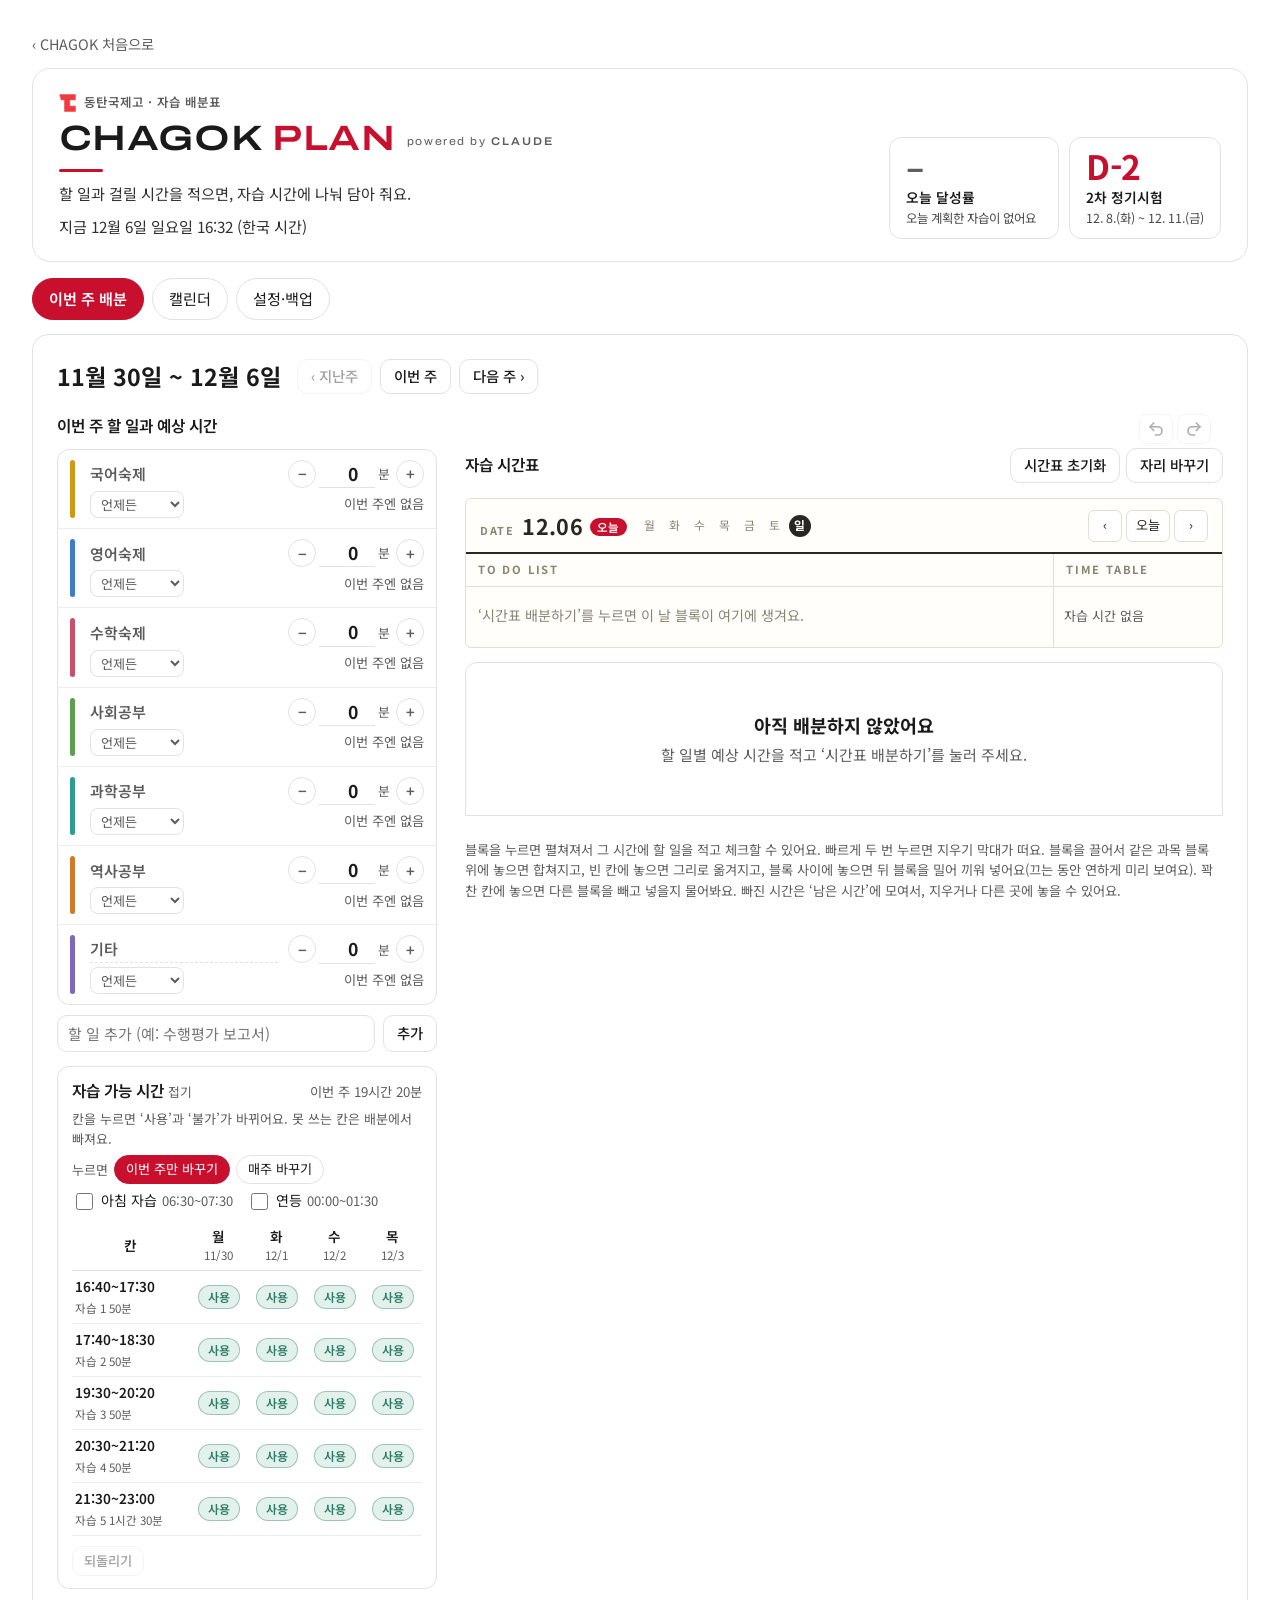
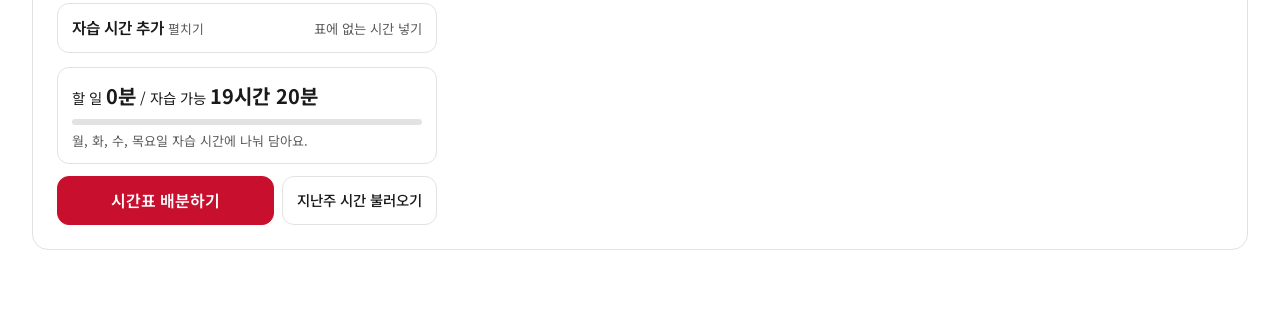
==== commit 9b2c254e: "PLAN: 연등·아침자습, 블록 펼쳐 할 일 적기, 오늘 플래너" ====
--- a/plan.html
+++ b/plan.html
@@ -466,6 +466,116 @@
 .tt, .tt *, .pend-chip, .drag-ghost{-webkit-touch-callout:none;-webkit-user-select:none;user-select:none;-webkit-tap-highlight-color:transparent}
 .tt .blk, .pend-chip{touch-action:none}
 .blk.dragging{opacity:.45}
+
+/* 할 일 노트 */
+.todo{border:1px solid var(--line);border-radius:12px;padding:12px 14px;margin:0 0 14px;background:var(--surface,#fff)}
+.todo-head{display:flex;align-items:center;gap:10px;flex-wrap:wrap;margin-bottom:8px}
+.todo-head h3{margin:0;font-size:1rem}
+.todo-day{display:inline-flex;align-items:center;gap:2px}
+.todo-day .btn{min-width:32px;padding:4px 8px}
+.todo-day b{font-size:.92rem;padding:0 4px;font-variant-numeric:tabular-nums}
+.auto-sub{margin-left:auto;font-size:.84rem;display:inline-flex;align-items:center;gap:5px}
+.auto-sub small{color:var(--muted);font-size:.74rem}
+.todo-list{list-style:none;margin:0 0 8px;padding:0}
+.todo-list li{display:grid;grid-template-columns:auto 1.4em minmax(0,1fr) 7.5em 4.6em auto;align-items:center;gap:6px;padding:5px 0 5px 8px;border-bottom:1px dashed var(--line);border-left:3px solid var(--c)}
+.todo-list li.empty{display:block;border:0;color:var(--muted);font-size:.85rem;padding:6px 0}
+.todo-list li .no{color:var(--muted);font-size:.8rem;text-align:right;font-variant-numeric:tabular-nums}
+.todo-list li.ok .tt-text{text-decoration:line-through;color:var(--muted)}
+.todo-list input[type=text],.todo-list select,.todo-list input[type=number],.todo-add input,.todo-add select,.todo-new input{min-width:0;font:inherit;font-size:.88rem;padding:5px 6px;border:1px solid var(--line);border-radius:6px;background:var(--surface,#fff);color:inherit}
+.todo-new[hidden]{display:none}
+.todo-list input.tt-text{border-color:transparent;background:transparent}
+.todo-list input.tt-text:focus{border-color:var(--line);background:var(--surface,#fff)}
+.todo-list input[type=checkbox]{width:18px;height:18px;accent-color:var(--accent)}
+.todo-list .x{border:0;background:none;color:var(--muted);font-size:1.1rem;cursor:pointer;padding:2px 6px}
+.todo-add,.todo-new{display:grid;grid-template-columns:minmax(0,1fr) 7.5em 4.6em auto;gap:6px}
+.todo-new{grid-template-columns:minmax(0,1fr) auto auto;margin-top:6px}
+.todo-go{display:flex;align-items:center;gap:10px;margin-top:10px;flex-wrap:wrap}
+.todo-go .muted{font-size:.82rem}
+@media (max-width:560px){ .todo-list li{grid-template-columns:auto 1.2em minmax(0,1fr) auto; } .todo-list li select,.todo-list li input[type=number]{grid-column:3} .todo-add{grid-template-columns:minmax(0,1fr) 6.5em; } }
+/* 블록 안 할 일 */
+.blk .btasks{list-style:none;margin:3px 0 0;padding:0;font-size:.72rem;line-height:1.3;color:var(--ink);overflow:hidden}
+.blk .btasks li{white-space:nowrap;overflow:hidden;text-overflow:ellipsis}
+.blk .btasks li.ok{text-decoration:line-through;color:var(--muted)}
+.blk:has(.btasks){justify-content:flex-start;padding-top:4px}
+.task-pop{position:fixed;z-index:80;background:var(--surface,#fff);border:1px solid var(--line);border-radius:10px;box-shadow:0 8px 24px rgba(0,0,0,.14);padding:10px 12px;font-size:.88rem}
+.task-pop b{display:block;margin-bottom:6px}
+.task-pop ul{list-style:none;margin:0 0 8px;padding:0}
+.task-pop li{padding:4px 0}
+.task-pop label{display:flex;gap:7px;align-items:flex-start;cursor:pointer}
+.task-pop input{width:18px;height:18px;accent-color:var(--accent);flex:none;margin-top:1px}
+.task-pop small{color:var(--muted)}
+/* 아침 자습·연등 */
+.use-extra{display:flex;gap:14px;flex-wrap:wrap;margin:0 0 8px;font-size:.88rem}
+.use-extra label{display:inline-flex;align-items:center;gap:5px}
+.use-extra input{width:17px;height:17px;accent-color:var(--accent)}
+
+/* 오늘 할 일: 플래너 지면 */
+.planner{background:#FFFEFA;border:1px solid #E4DED2;border-radius:6px;margin:0 0 14px;color:#2A2723;font-size:.88rem;overflow:hidden}
+.pl-top{display:flex;align-items:center;gap:12px;flex-wrap:wrap;padding:10px 14px;border-bottom:2px solid #2A2723}
+.pl-date{display:flex;align-items:baseline;gap:8px}
+.pl-date small{font-size:.68rem;letter-spacing:.14em;color:#8A8378;font-weight:700}
+.pl-date b{font-size:1.35rem;font-weight:700;font-variant-numeric:tabular-nums;letter-spacing:.02em}
+.pl-date em{font-style:normal;font-size:.72rem;color:#fff;background:var(--accent);border-radius:999px;padding:1px 7px;vertical-align:3px;font-weight:600}
+.pl-wd{display:flex;gap:3px}
+.pl-wd span{width:22px;height:22px;display:grid;place-items:center;font-size:.74rem;color:#8A8378;border-radius:50%}
+.pl-wd span.on{color:#fff;background:#2A2723;font-weight:700}
+.pl-nav{margin-left:auto;display:flex;gap:4px}
+.pl-nav button{border:1px solid #E4DED2;background:#fff;border-radius:6px;min-width:34px;min-height:32px;padding:0 9px;font:inherit;font-size:.82rem;cursor:pointer;color:inherit}
+.pl-body{display:grid;grid-template-columns:minmax(0,1fr) 168px}
+.pl-todo{border-right:1px solid #E4DED2;min-width:0}
+.planner h3{margin:0;padding:7px 12px;font-size:.7rem;letter-spacing:.16em;color:#8A8378;font-weight:700;border-bottom:1px solid #E4DED2;display:flex;justify-content:space-between}
+.planner h3 span{letter-spacing:0;color:var(--accent);font-size:.8rem}
+.pl-rows{list-style:none;margin:0;padding:0}
+.pl-blk{display:grid;grid-template-columns:96px minmax(0,1fr);border-bottom:1px solid #EEE9DF;min-height:38px}
+.pl-sub{display:flex;flex-direction:column;justify-content:center;gap:1px;text-align:left;border:0;border-right:1px dashed #E4DED2;border-left:4px solid var(--c);background:color-mix(in srgb,var(--c) 9%,#FFFEFA);padding:6px 8px;font:inherit;color:inherit;cursor:pointer}
+.pl-sub b{font-size:.84rem;font-weight:700;white-space:nowrap;overflow:hidden;text-overflow:ellipsis}
+.pl-sub span{font-size:.7rem;color:#8A8378;font-variant-numeric:tabular-nums}
+.pl-blk.ok .pl-sub b{text-decoration:line-through;color:#8A8378}
+.pl-items{display:flex;flex-direction:column;padding:2px 10px}
+.pl-items label{display:flex;align-items:center;gap:8px;min-height:32px;border-bottom:1px dotted #EEE9DF;cursor:pointer}
+.pl-items label:last-child{border-bottom:0}
+.pl-items input{appearance:none;-webkit-appearance:none;width:17px;height:17px;border:1.5px solid #2A2723;border-radius:3px;flex:none;margin:0;display:grid;place-items:center;background:#fff;cursor:pointer}
+.pl-items input:checked{background:var(--c,#2A2723);border-color:var(--c,#2A2723)}
+.pl-items input:checked::after{content:"";width:5px;height:9px;border:solid #fff;border-width:0 2px 2px 0;transform:translateY(-1px) rotate(45deg)}
+.pl-items label.ok span{text-decoration:line-through;color:#8A8378}
+.pl-items small{color:#8A8378;font-size:.72rem}
+.pl-empty{border:0;background:none;color:#A8A196;font:inherit;font-size:.82rem;text-align:left;padding:8px 0;cursor:pointer}
+.pl-none{padding:18px 12px;color:#8A8378}
+.pl-tt{padding-bottom:8px}
+#todoTT{padding:6px 10px 0}
+.pl-hr{display:grid;grid-template-columns:20px repeat(6,1fr);height:15px;border-bottom:1px solid #EEE9DF}
+.pl-hr i{font-style:normal;font-size:.64rem;color:#8A8378;line-height:15px;font-variant-numeric:tabular-nums}
+.pl-hr span{border-left:1px solid #F2EEE6}
+.pl-hr span.f{background:color-mix(in srgb,var(--c) 30%,#fff)}
+.pl-hr span.f.done{background:var(--c)}
+@media (max-width:560px){ .pl-body{grid-template-columns:1fr} .pl-todo{border-right:0;border-bottom:1px solid #E4DED2} .pl-blk{grid-template-columns:84px minmax(0,1fr)} }
+/* 블록 펼치기 */
+.bs-back{position:fixed;inset:0;z-index:85;background:rgba(20,18,15,0);transition:background .4s ease, backdrop-filter .4s ease}
+.bs-back.on{background:rgba(20,18,15,.22);backdrop-filter:blur(2px);-webkit-backdrop-filter:blur(2px)}
+.bs-card{position:fixed;z-index:86;overflow:hidden;background:color-mix(in srgb,var(--c) 17%,#fff);border-left:4px solid var(--c);box-shadow:0 0 0 rgba(0,0,0,0)}
+.bs-card.open{background:#fff;box-shadow:0 24px 60px rgba(0,0,0,.22);overflow:auto}
+.bs-in{opacity:0;transition:opacity .18s ease;padding:16px 16px 14px;min-width:300px}
+.bs-card.open .bs-in{opacity:1;transition:opacity .24s ease .16s}
+.bs-head{display:flex;align-items:flex-start;gap:10px;margin-bottom:10px}
+.bs-head div{flex:1;min-width:0}
+.bs-head b{display:block;font-size:1.08rem}
+.bs-head span{font-size:.8rem;color:var(--muted)}
+.bs-x{border:0;background:#F1F1F1;border-radius:50%;width:32px;height:32px;font-size:1.1rem;cursor:pointer;color:inherit;flex:none}
+.bs-list{list-style:none;margin:0 0 10px;padding:0}
+.bs-list li{display:flex;align-items:center;gap:8px;min-height:40px;border-bottom:1px solid #EFEFEF}
+.bs-list input[type=checkbox]{width:19px;height:19px;accent-color:var(--c);flex:none}
+.bs-list .n{color:var(--muted);font-size:.8rem;width:1.2em;text-align:right}
+.bs-t{flex:1;min-width:0;border:0;background:transparent;font:inherit;font-size:.95rem;padding:6px 2px;color:inherit}
+.bs-t:focus{outline:2px solid color-mix(in srgb,var(--c) 40%,transparent);border-radius:6px;background:#fff}
+.bs-list li.ok .bs-t{text-decoration:line-through;color:var(--muted)}
+.bs-list small{color:var(--muted);font-size:.72rem}
+.bs-del{border:0;background:none;color:var(--muted);font-size:1.1rem;cursor:pointer;padding:4px 6px}
+.bs-add{display:flex;gap:8px}
+.bs-add input{flex:1;min-width:0;font:inherit;font-size:.95rem;padding:10px 12px;border:1px solid var(--line);border-radius:10px}
+.bs-foot{margin-top:10px;font-size:.8rem;color:var(--muted)}
+
+.bs-list input.bs-t{border:0;background:transparent;box-shadow:none;padding:6px 2px;flex:1;min-width:0}
+.bs-list input.bs-t:focus{background:#fff;outline:2px solid color-mix(in srgb,var(--c) 40%,transparent);border-radius:6px}
 </style>
 </head>
 <body>
@@ -515,6 +625,10 @@
               <label><input type="radio" name="offMode" value="week" checked>이번 주만 바꾸기</label>
               <label><input type="radio" name="offMode" value="weekly">매주 바꾸기</label>
             </span>
+          </div>
+          <div class="use-extra" role="group" aria-label="추가 자습 시간 사용">
+            <label><input type="checkbox" id="useMorning"> 아침 자습 <span class="muted">06:30~07:30</span></label>
+            <label><input type="checkbox" id="useLate"> 연등 <span class="muted">00:00~01:30</span></label>
           </div>
           <div id="slotList"></div>
           <div class="undo-row"><button type="button" class="btn" data-undo disabled>되돌리기</button><span class="muted" data-undo-label></span></div>
@@ -569,10 +683,27 @@
             <button class="btn" id="printBtn" hidden>인쇄</button>
           </div>
         </div>
+        <section class="planner" id="todo" aria-labelledby="todoH">
+          <div class="pl-top">
+            <div class="pl-date"><small>DATE</small><b id="todoDate"></b></div>
+            <div class="pl-wd" id="todoWd" aria-hidden="true"></div>
+            <div class="pl-nav"><button type="button" id="todoPrev" aria-label="전날">‹</button><button type="button" id="todoToday">오늘</button><button type="button" id="todoNext" aria-label="다음 날">›</button></div>
+          </div>
+          <div class="pl-body">
+            <div class="pl-todo">
+              <h3 id="todoH">TO DO LIST <span id="todoRate"></span></h3>
+              <ol class="pl-rows" id="todoList"></ol>
+            </div>
+            <div class="pl-tt" aria-label="오늘 시간표 한눈에 보기">
+              <h3>TIME TABLE</h3>
+              <div id="todoTT"></div>
+            </div>
+          </div>
+        </section>
         <ul class="notes" id="notes"></ul>
         <div id="sheet"></div>
         <div class="legend" id="legend"></div>
-        <p class="hint" id="sheetHint" style="margin-top:10px">블록을 누르면 끝낸 것으로 표시되고, 빠르게 두 번 누르면 지우기 막대가 떠요. 블록을 끌어서 같은 과목 블록 위에 놓으면 합쳐지고, 빈 칸에 놓으면 그리로 옮겨지고, 블록 사이에 놓으면 뒤 블록을 밀어 끼워 넣어요(끄는 동안 연하게 미리 보여요). 꽉 찬 칸에 놓으면 다른 블록을 빼고 넣을지 물어봐요. 빠진 시간은 ‘남은 시간’에 모여서, 지우거나 다른 곳에 놓을 수 있어요.</p>
+        <p class="hint" id="sheetHint" style="margin-top:10px">블록을 누르면 펼쳐져서 그 시간에 할 일을 적고 체크할 수 있어요. 빠르게 두 번 누르면 지우기 막대가 떠요. 블록을 끌어서 같은 과목 블록 위에 놓으면 합쳐지고, 빈 칸에 놓으면 그리로 옮겨지고, 블록 사이에 놓으면 뒤 블록을 밀어 끼워 넣어요(끄는 동안 연하게 미리 보여요). 꽉 찬 칸에 놓으면 다른 블록을 빼고 넣을지 물어봐요. 빠진 시간은 ‘남은 시간’에 모여서, 지우거나 다른 곳에 놓을 수 있어요.</p>
       </div>
     </div>
   </section>
@@ -723,16 +854,17 @@
 const WD = ["일","월","화","수","목","금","토"];
 const UNIT = 10;
 const STORE_KEY = "dgplanner";
-const SCHEMA = 4;
+const SCHEMA = 5;
 
 /* ── 저장소 ─────────────────── */
 const SCHOOL_PERIODS = [
-  {s:"06:30",e:"07:30",label:"아침(기숙사)", reserve:true},
+  {s:"06:30",e:"07:30",label:"아침 자습", kind:"morning"},
   {s:"16:40",e:"17:30",label:"자습 1"},
   {s:"17:40",e:"18:30",label:"자습 2"},
   {s:"19:30",e:"20:20",label:"자습 3"},
   {s:"20:30",e:"21:20",label:"자습 4"},
-  {s:"21:30",e:"23:00",label:"자습 5"}
+  {s:"21:30",e:"23:00",label:"자습 5"},
+  {s:"24:00",e:"25:30",label:"연등", kind:"late"}
 ];
 function defaultSessions(){
   const sessions = {};
@@ -742,10 +874,12 @@
 function defaultState(){
   return {
     schema: SCHEMA,
-    settings:{ grade:1, days:[1,2,3,4], sessions:defaultSessions(), off:[], minChunk:30, maxChunk:60, skipHoliday:true },
+    settings:{ grade:1, days:[1,2,3,4], sessions:defaultSessions(), off:[], minChunk:30, maxChunk:60, skipHoliday:true, useMorning:false, useLate:false, autoSub:false },
     customTasks: [],               // {id,name,color}
     renamed: {},                   // 고정 항목 중 '기타'만 이름 바꿀 수 있음
     weeks: {},                     // weekKey -> {amounts, plan, extra, skip, force}
+    notes: {},                     // 날짜 -> 할 일 노트 [{id,t,sub,min,done}]
+    subLearn: {}, subLearnN: 0,    // 자동 분류 학습 기록
     myEvents: [],                  // {id,date,title}
     dday: null                     // {date,title}
   };
@@ -779,6 +913,14 @@
     s.customTasks.forEach(t=>{ const k=OLD_EXTRA_COLORS.indexOf(t.color); if(k>=0) t.color=EXTRA_COLORS[k]; });
   }
   s.weeks = s.weeks||{}; s.myEvents = s.myEvents||[]; if(s.dday===undefined) s.dday=null;
+  if((s.schema||1) < 5){   // 아침 자습을 '필요할 때만'에서 '사용 체크'로, 연등(00:00~01:30) 추가
+    for(let d=0; d<7; d++){ const arr=s.settings.sessions[d]||[];
+      arr.forEach(x=>{ if(x.s==="06:30" && x.e==="07:30"){ x.kind="morning"; x.reserve=false; if(/기숙사/.test(x.label||"")) x.label="아침 자습"; } });
+      if(arr.some(x=>x.s==="16:40") && !arr.some(x=>x.kind==="late")) arr.push({s:"24:00",e:"25:30",label:"연등",kind:"late"}); }
+    if(s.settings.useMorning===undefined) s.settings.useMorning=false;
+    if(s.settings.useLate===undefined) s.settings.useLate=false;
+  }
+  s.notes = s.notes||{}; s.subLearn = s.subLearn||{}; s.subLearnN = s.subLearnN||0;
   s.schema = SCHEMA;
   return s;
 }
@@ -805,9 +947,13 @@
 const kstNow = () => { const u=new Date(Date.now()+9*3600e3); return new Date(u.getUTCFullYear(),u.getUTCMonth(),u.getUTCDate(),u.getUTCHours(),u.getUTCMinutes(),u.getUTCSeconds()); };
 const today = () => { const t=kstNow(); return new Date(t.getFullYear(),t.getMonth(),t.getDate()); };
 const mondayOf = d => addDays(d, -((d.getDay()+6)%7));
+// 학교 하루 기준 '지금': 새벽 2시 전은 전날 밤(연등)으로 본다. m은 전날 기준 24:00 넘는 분
+function schoolNow(){ const n=kstNow(); let m=n.getHours()*60+n.getMinutes(); let d=new Date(n.getFullYear(),n.getMonth(),n.getDate());
+  if(m<120){ d=addDays(d,-1); m+=1440; } return {date:ymd(d), m, wd:d.getDay()}; }
+const useSess = x => !(x.kind==="morning" && !S.settings.useMorning) && !(x.kind==="late" && !S.settings.useLate);
 const diffDays = (a,b) => Math.round((parse(ymd(a)) - parse(ymd(b)))/86400000);
 const toMin = t => { const [h,m]=t.split(":").map(Number); return h*60+m; };
-const toHM = m => `${pad(Math.floor(m/60))}:${pad(m%60)}`;
+const toHM = m => `${pad(Math.floor(m/60)%24)}:${pad(m%60)}`;   // 연등(24:00~25:30)은 00:00~01:30으로 보인다
 const human = m => { if(m<=0) return "0분"; const h=Math.floor(m/60), r=m%60; return (h?h+"시간":"")+(h&&r?" ":"")+(r?r+"분":""); };
 const md = s => { const d=parse(s); return `${d.getMonth()+1}월 ${d.getDate()}일`; };
 const mdw = s => { const d=parse(s); return `${d.getMonth()+1}. ${d.getDate()}.(${WD[d.getDay()]})`; };
@@ -921,7 +1067,7 @@
   return wds.map(d=>{
     const date = ymd(addDays(weekStart, (d+6)%7));
     const blockedBy = S.settings.skipHoliday ? dayBlocked(date) : null;
-    const base = S.settings.days.includes(d) ? (S.settings.sessions[d]||[]) : [];
+    const base = S.settings.days.includes(d) ? (S.settings.sessions[d]||[]).filter(useSess) : [];
     const offSessions = [];
     const useBase = base.filter(x=>{ const o = blockedBy ? "hol" : slotOff(d,x); if(o){ offSessions.push({s:toMin(x.s),e:toMin(x.e),label:x.label||"",why:o}); return false; } return true; });
     const raw = useBase.concat(extra.filter(x=>x.wd===d))
@@ -957,7 +1103,7 @@
     d.sessions = ses; d.cap = ses.reduce((a,x)=>a+Math.floor((x.e-x.s)/UNIT)*UNIT,0);
   });
   { // 지금(한국 시간) 이후의 자습 시간만 쓴다: 지난 요일은 빼고, 오늘은 지금 시각부터
-    const n=kstNow(), td=ymd(today()), nowM=Math.ceil((n.getHours()*60+n.getMinutes())/UNIT)*UNIT;
+    const sn=schoolNow(), td=sn.date, nowM=Math.ceil(sn.m/UNIT)*UNIT;
     days.forEach(d=>{
       if(d.date<td) d.sessions=[];
       else if(d.date===td) d.sessions=d.sessions.map(x=>({...x, s:Math.max(x.s,nowM)})).filter(x=>x.e-x.s>=UNIT);
@@ -1195,14 +1341,14 @@
   document.getElementById("slotTotal").textContent = `이번 주 ${human(total)}`;
   const baseDays = order.filter(d=>S.settings.days.includes(d));
   // 표의 줄 = 기본 요일들의 칸을 시간 순으로 모은 것
-  const rows=[]; baseDays.forEach(d=>(S.settings.sessions[d]||[]).forEach(x=>{ const k=x.s+"-"+x.e; if(!rows.find(r=>r.k===k)) rows.push({k, s:x.s, e:x.e, label:x.label||"", reserve:!!x.reserve}); }));
+  const rows=[]; baseDays.forEach(d=>(S.settings.sessions[d]||[]).filter(useSess).forEach(x=>{ const k=x.s+"-"+x.e; if(!rows.find(r=>r.k===k)) rows.push({k, s:x.s, e:x.e, label:x.label||"", reserve:!!x.reserve}); }));
   rows.sort((a,b)=>a.s.localeCompare(b.s));
   let h="";
   if(baseDays.length && rows.length){
     h += `<div class="mx-scroll"><table class="mx"><thead><tr><th scope="col">칸</th>${baseDays.map(d=>{ const dt=addDays(weekStart,(d+6)%7);
       return `<th scope="col">${WD[d]}<small>${dt.getMonth()+1}/${dt.getDate()}</small></th>`; }).join("")}</tr></thead><tbody>`;
     rows.forEach(r=>{
-      h += `<tr><th scope="row"><b>${r.s}~${r.e}</b><small>${esc(r.label)} ${human(toMin(r.e)-toMin(r.s))}${r.reserve?"<br>시간이 모자랄 때만 써요":""}</small></th>`;
+      h += `<tr><th scope="row"><b>${toHM(toMin(r.s))}~${toHM(toMin(r.e))}</b><small>${esc(r.label)} ${human(toMin(r.e)-toMin(r.s))}${r.reserve?"<br>시간이 모자랄 때만 써요":""}</small></th>`;
       baseDays.forEach(d=>{
         const x=(S.settings.sessions[d]||[]).find(y=>y.s===r.s && y.e===r.e);
         if(!x){ h+=`<td><span class="na">–</span></td>`; return; }
@@ -1246,10 +1392,10 @@
 let lastDayKey = null, nowOpen = false;
 function drawNowLine(){
   document.querySelectorAll(".nowline").forEach(e=>e.remove());
-  if(!TT) return; const n=kstNow(), t=today();
+  if(!TT) return; const sn=schoolNow(), t=parse(sn.date);
   if(ymd(mondayOf(t))!==ymd(weekStart)) return;
-  const col=document.querySelector(`.tt .day[data-wd="${n.getDay()}"]`); if(!col) return;
-  const m=n.getHours()*60+n.getMinutes();
+  const col=document.querySelector(`.tt .day[data-wd="${sn.wd}"]`); if(!col) return;
+  const m=sn.m;
   if(!TT.segs.some(([a,b])=>m>=a&&m<=b)) return;
   const el=document.createElement("div"); el.className="nowline"; el.style.top=TT.px(m)+"px";
   el.innerHTML=`<i class="dot" tabindex="0" title="지금 ${toHM(m)}" aria-label="지금 ${toHM(m)}"></i><span class="bar"></span><em>${toHM(m)}</em>`;
@@ -1274,15 +1420,16 @@
 function capture(label, wk){
   const w=S.weeks[wk] || {amounts:{},plan:null};
   return {label, wk, plan: JSON.stringify(w.plan),
-    settings:JSON.stringify({sessions:S.settings.sessions, days:S.settings.days, off:S.settings.off}),
+    settings:JSON.stringify({sessions:S.settings.sessions, days:S.settings.days, off:S.settings.off, useMorning:S.settings.useMorning, useLate:S.settings.useLate}), notes:JSON.stringify(S.notes||{}),
     week:JSON.stringify({extra:w.extra||[], skip:w.skip||[], force:w.force||[]})};
 }
 function restoreSnap(u){
-  Object.assign(S.settings, JSON.parse(u.settings));
+  Object.assign(S.settings, JSON.parse(u.settings)); if(u.notes) S.notes=JSON.parse(u.notes);
+  ["useMorning","useLate"].forEach(k=>{ const el=document.getElementById(k); if(el) el.checked=!!S.settings[k]; });
   const w=S.weeks[u.wk] || (S.weeks[u.wk]={amounts:{},plan:null});
   Object.assign(w, JSON.parse(u.week));
   if(u.plan!==undefined) w.plan = JSON.parse(u.plan); else if(w.plan) w.stale=true;
-  save(); renderSlots(); renderTasks(); renderSheet();
+  save(); renderSlots(); renderTasks(); renderSheet(); try{ renderTodo(); }catch(e){}
   if(document.getElementById("p-set").classList.contains("on")) renderSettings();
 }
 function redo(){
@@ -1295,7 +1442,7 @@
   redoStack.length=0;
   const w=week();
   undoStack.push({label, wk:wkKey(), plan: withPlan ? JSON.stringify(w.plan) : undefined,
-    settings:JSON.stringify({sessions:S.settings.sessions, days:S.settings.days, off:S.settings.off}),
+    settings:JSON.stringify({sessions:S.settings.sessions, days:S.settings.days, off:S.settings.off, useMorning:S.settings.useMorning, useLate:S.settings.useLate}), notes:JSON.stringify(S.notes||{}),
     week:JSON.stringify({extra:w.extra||[], skip:w.skip||[], force:w.force||[]})});
   if(undoStack.length>30) undoStack.shift();
 }
@@ -1394,7 +1541,7 @@
         h += `<button class="blk ${short?"short":""} ${b.done?"done":""} ${swapPick===i?"pick":""}" data-b="${i}"
           style="top:${px(b.s)+1}px;height:${ht-2}px;--c:${t.color}"
           aria-label="${esc(t.name)} ${toHM(b.s)}부터 ${toHM(b.e)}까지${b.done?", 끝냄":""}">
-          <b>${esc(t.name)}${b.cont?" (이어서)":""}</b><span>${toHM(b.s)}~${toHM(b.e)}</span></button>`;
+          <b>${esc(t.name)}${b.cont?" (이어서)":""}</b><span>${toHM(b.s)}~${toHM(b.e)}</span>${blkTasksHtml(b, d.date)}</button>`;
       });
     }
     h += `</div>`;
@@ -1414,7 +1561,7 @@
   legend.innerHTML = (wkPlan?`<span class="wk-rate">이번 주 달성률 ${pct(wkDone,wkPlan)}% (${human(wkDone)} / ${human(wkPlan)})</span>`:"") + used.map(t=>{ const sum=plan.blocks.filter(b=>b.id===t.id).reduce((a,b)=>a+b.e-b.s,0);
     const nd=new Set(plan.blocks.filter(b=>b.id===t.id).map(b=>b.wd)).size;
     return `<span><i style="background:${t.color}"></i>${esc(t.name)} ${human(sum)} (${nd}일)</span>`; }).join("");
-  renderUndo();
+  renderUndo(); try{ if(typeof renderTodo==="function" && todoDate) renderTodo(); bsHide(); }catch(e){}
   if(placing!=null && !(plan.pending||[])[placing]) placing=null;
   setTimeout(()=>setPlacing(placing),0);
   box.querySelectorAll(".blk").forEach(el=>{
@@ -1460,15 +1607,22 @@
 }
 function srcInfo(src){
   const plan=week().plan;
-  if(src.idx!=null){ const b=plan.blocks[src.idx]; return {id:b.id, len:b.e-b.s, done:b.done}; }
+  if(src.idx!=null){ const b=plan.blocks[src.idx]; return {id:b.id, len:b.e-b.s, done:b.done, tasks:b.tasks}; }
   const p=plan.pending[src.pending]; return {id:p.id, len:p.len, done:false};
 }
 function removeSrc(src){ const plan=week().plan; if(src.idx!=null) plan.blocks.splice(src.idx,1); else plan.pending.splice(src.pending,1); }
 function addPending(id,len){ const plan=week().plan; plan.pending=plan.pending||[]; const p=plan.pending.find(x=>x.id===id); if(p) p.len+=len; else plan.pending.push({id,len}); }
 function tidy(){   // 같은 날 맞붙은 같은 과목 블록은 하나로
   const plan=week().plan; plan.blocks.sort((a,b)=>a.wd-b.wd || a.s-b.s);
-  const out=[]; plan.blocks.forEach(b=>{ const l=out[out.length-1]; if(l && l.wd===b.wd && l.id===b.id && l.e===b.s){ l.e=b.e; l.done=l.done&&b.done; } else out.push(b); });
-  plan.blocks=out;
+  const out=[]; plan.blocks.forEach(b=>{ const l=out[out.length-1]; if(l && l.wd===b.wd && l.id===b.id && l.e===b.s){ l.e=b.e; l.done=l.done&&b.done; if(b.tasks) l.tasks=(l.tasks||[]).concat(b.tasks); } else out.push(b); });
+  plan.blocks=out; fixNoteDates();
+}
+// 블록이 다른 요일로 옮겨지면, 그 블록의 할 일도 그 날짜 노트로 옮긴다
+function fixNoteDates(){
+  const plan=week().plan; if(!plan) return; const dates=[...Array(7)].map((_,k)=>ymd(addDays(weekStart,k)));
+  plan.blocks.forEach(b=>{ if(!b.tasks||!b.tasks.length) return; const ds=ymd(addDays(weekStart,(b.wd+6)%7)); const here=notesOf(ds);
+    b.tasks.forEach(x=>{ if(here.some(n=>n.id===x.n)) return;
+      for(const o of dates){ const L=S.notes[o]||[]; const k=L.findIndex(n=>n.id===x.n); if(k>=0){ here.push(L.splice(k,1)[0]); break; } } }); });
 }
 
 /* ── 끼워 넣기: 자습 칸 안 블록 사이에 넣고 뒤 블록을 민다 ── */
@@ -1497,7 +1651,7 @@
   const plan=week().plan; const info=srcInfo(src); const t=taskById(id); const name=t?t.name:"";
   snap(`${name} ${human(info.len)} 끼워 넣기`, true);
   ip.moves.forEach(mv=>{ const b=plan.blocks[mv.idx]; b.s=mv.s; b.e=mv.e; });
-  const nb={wd, s:ip.s0, e:ip.e0, id, cont:false, done:false};
+  const nb={wd, s:ip.s0, e:ip.e0, id, cont:false, done:false}; if(info.tasks) nb.tasks=info.tasks;
   removeSrc(src); plan.blocks.push(nb);
   tidy(); selPend=0; save(); renderSheet();
   toast(`${eul(name)} ${WD[wd]}요일 ${toHM(ip.s0)}~${toHM(ip.e0)}에 넣었어요.` + (ip.moves.length?` 뒤 블록 ${ip.moves.length}개를 옮겼어요.`:""), undoAct);
@@ -1671,7 +1825,7 @@
     let need=info.len;
     const ne=Math.min(iv[1], tb.e+need); need-=ne-tb.e;
     const ns=Math.max(iv[0], tb.s-need); need-=tb.s-ns;
-    tb.s=ns; tb.e=ne; tb.done = tb.done && info.done;
+    tb.s=ns; tb.e=ne; tb.done = tb.done && info.done; if(info.tasks) tb.tasks=(tb.tasks||[]).concat(info.tasks);
     removeSrc(src); if(need>0) addPending(info.id, need);
     tidy(); selPend=0; save(); renderSheet();
     toast(need>0 ? `${eul(name)} 합쳤어요. 칸에 다 안 들어간 ${human(need)}은 ‘남은 시간’에 있어요.` : `${eul(name)} ${WD[tb.wd]}요일 블록에 합쳤어요.`, undoAct);
@@ -1685,7 +1839,7 @@
   if(s0+info.len>iv[1]) s0=Math.max(iv[0], iv[1]-info.len);
   const e0=Math.min(iv[1], s0+info.len); const left=info.len-(e0-s0);
   removeSrc(src);
-  plan.blocks.push({wd:target.wd, s:s0, e:e0, id:info.id, cont:false, done:info.done && !left});
+  plan.blocks.push({wd:target.wd, s:s0, e:e0, id:info.id, cont:false, done:info.done && !left, tasks:info.tasks});
   if(left>0) addPending(info.id, left);
   tidy(); selPend=0; save(); renderSheet();
   toast(left>0 ? `${eul(name)} ${WD[target.wd]}요일 ${toHM(s0)}부터 놓았어요. 칸에 다 안 들어간 ${human(left)}은 ‘남은 시간’에 있어요.` : `${eul(name)} ${WD[target.wd]}요일 ${toHM(s0)}부터 놓았어요.`, undoAct);
@@ -1770,6 +1924,193 @@
 });
 document.addEventListener("pointercancel", ()=>{ clearPreview(); if(drag){ if(drag.ghost) drag.ghost.remove(); drag.el.classList.remove("dragging"); if(drag.over) drag.over.classList.remove("drop-ok","drop-no"); drag=null; } });
 
+
+/* ── 오늘 할 일 (플래너) ─────────── */
+var todoDate = schoolNow().date;
+const notesOf = d => (S.notes[d] = S.notes[d] || []);
+const nid = () => "n"+Date.now().toString(36)+Math.random().toString(36).slice(2,5);
+function blkItems(b, date){ const list=S.notes[date]||[]; return (b.tasks||[]).map(x=>({...x, it:list.find(n=>n.id===x.n)})).filter(x=>x.it); }
+function blkTasksHtml(b, date){
+  const its=blkItems(b,date); if(!its.length) return "";
+  return `<ol class="btasks">${its.map((x,k)=>`<li class="${x.it.done?"ok":""}">${k+1}. ${esc(x.it.t)}${x.cont?" (이어서)":""}</li>`).join("")}</ol>`;
+}
+function syncDone(date){
+  const ws=mondayOf(parse(date)), w=S.weeks[ymd(ws)]; if(!w||!w.plan) return; const wd=parse(date).getDay();
+  w.plan.blocks.forEach(b=>{ if(b.wd!==wd || !b.tasks) return; b.tasks=b.tasks.filter(x=>(S.notes[date]||[]).some(n=>n.id===x.n));
+    if(b.tasks.length) b.done = blkItems(b,date).every(x=>x.it.done); });
+}
+function renderTodo(){
+  const d=parse(todoDate), wd=d.getDay(), isToday=todoDate===schoolNow().date;
+  document.getElementById("todoDate").innerHTML = `${d.getMonth()+1}.${pad(d.getDate())}${isToday?' <em>오늘</em>':""}`;
+  document.getElementById("todoWd").innerHTML = [1,2,3,4,5,6,0].map(k=>`<span class="${k===wd?"on":""}">${WD[k]}</span>`).join("");
+  const plan=week().plan; const blocks = plan && ymd(mondayOf(d))===ymd(weekStart) ? plan.blocks.map((b,i)=>({b,i})).filter(o=>o.b.wd===wd).sort((x,y)=>x.b.s-y.b.s) : [];
+  const used=blocks.reduce((a,o)=>a+o.b.e-o.b.s,0), done=blocks.filter(o=>o.b.done).reduce((a,o)=>a+o.b.e-o.b.s,0);
+  document.getElementById("todoRate").textContent = used ? `${pct(done,used)}%` : "";
+  let h="";
+  blocks.forEach(({b,i})=>{ const t=taskById(b.id); if(!t) return; const its=blkItems(b,todoDate);
+    h+=`<li class="pl-blk ${b.done?"ok":""}" style="--c:${t.color}">
+      <button type="button" class="pl-sub" data-open="${i}" aria-label="${esc(t.name)} ${toHM(b.s)} 블록 열기"><b>${esc(t.name)}</b><span>${toHM(b.s)}~${toHM(b.e)}</span></button>
+      <div class="pl-items">${its.length ? its.map(x=>`<label class="${x.it.done?"ok":""}"><input type="checkbox" data-tdone="${x.it.id}" ${x.it.done?"checked":""}><span>${esc(x.it.t)}${x.cont?" <small>이어서</small>":""}</span></label>`).join("")
+        : `<button type="button" class="pl-empty" data-open="${i}">눌러서 할 일 적기</button>`}</div></li>`; });
+  const loose=notesOf(todoDate).filter(n=>!blocks.some(o=>(o.b.tasks||[]).some(x=>x.n===n.id)));
+  if(loose.length) h+=`<li class="pl-blk" style="--c:#B8B8B8"><div class="pl-sub"><b>그 밖</b></div><div class="pl-items">${loose.map(n=>`<label class="${n.done?"ok":""}"><input type="checkbox" data-tdone="${n.id}" ${n.done?"checked":""}><span>${esc(n.t)}</span></label>`).join("")}</div></li>`;
+  document.getElementById("todoList").innerHTML = h || `<li class="pl-none">${plan?"이 날은 배분된 자습 블록이 없어요.":"‘시간표 배분하기’를 누르면 이 날 블록이 여기에 생겨요."}</li>`;
+  // TIME TABLE: 10분 칸
+  const day=studyDays().find(x=>x.wd===wd);
+  let lo=Infinity, hi=-Infinity; (day?day.sessions:[]).concat(blocks.map(o=>o.b)).forEach(x=>{ lo=Math.min(lo,x.s); hi=Math.max(hi,x.e); });
+  let g="";
+  if(lo<hi){ lo=Math.floor(lo/60)*60; hi=Math.ceil(hi/60)*60;
+    for(let hh=lo; hh<hi; hh+=60){ g+=`<div class="pl-hr"><i>${pad(Math.floor(hh/60)%24)}</i>`;
+      for(let m=hh; m<hh+60; m+=10){ const o=blocks.find(o=>o.b.s<=m && o.b.e>m); const t=o&&taskById(o.b.id);
+        g+=`<span class="${o?(o.b.done?"f done":"f"):""}" ${t?`style="--c:${t.color}"`:""}></span>`; }
+      g+=`</div>`; } }
+  document.getElementById("todoTT").innerHTML = g || `<p class="muted">자습 시간 없음</p>`;
+}
+document.getElementById("todoList").addEventListener("change", e=>{ const id=e.target.dataset.tdone; if(!id) return;
+  const x=notesOf(todoDate).find(n=>n.id===id); if(!x) return; x.done=e.target.checked; syncDone(todoDate); save(); renderSheet(); renderTodo(); });
+document.getElementById("todoList").addEventListener("click", e=>{ const b=e.target.closest("[data-open]"); if(!b) return; openBlockSheet(+b.dataset.open, b); });
+function moveTodo(n){ todoDate = n===0 ? schoolNow().date : ymd(addDays(parse(todoDate),n)); const ws=mondayOf(parse(todoDate));
+  if(ymd(ws)!==ymd(weekStart)){ weekStart=ws; refreshWeek(); } renderTodo(); }
+document.getElementById("todoPrev").onclick=()=>moveTodo(-1);
+document.getElementById("todoNext").onclick=()=>moveTodo(1);
+document.getElementById("todoToday").onclick=()=>moveTodo(0);
+
+/* ── 블록 펼치기: 누르면 블록이 부드럽게 커져서 할 일을 적는다 ── */
+let bs=null;   // {i, card, back, from}
+const BS_EASE="cubic-bezier(.32,.72,0,1)", BS_MS=matchMedia("(prefers-reduced-motion: reduce)").matches?0:460;
+function bsBlockEl(i){ return document.querySelector(`.blk[data-b="${i}"]`); }
+function bsHide(){ if(!bs) return; const el=bsBlockEl(bs.i); if(el) el.style.visibility="hidden"; }
+function openBlockSheet(i, fromEl){
+  if(bs) closeBlockSheet(true);
+  const plan=week().plan, b=plan&&plan.blocks[i]; if(!b) return; const t=taskById(b.id);
+  const src=bsBlockEl(i) || fromEl; const r=(src||document.body).getBoundingClientRect();
+  const back=document.createElement("div"); back.className="bs-back"; document.body.appendChild(back);
+  const card=document.createElement("div"); card.className="bs-card"; card.setAttribute("role","dialog"); card.setAttribute("aria-modal","true");
+  card.style.setProperty("--c", t?t.color:"#999");
+  Object.assign(card.style,{left:r.left+"px", top:r.top+"px", width:r.width+"px", height:r.height+"px", borderRadius:"7px"});
+  document.body.appendChild(card);
+  bs={i, card, back, src:fromEl||null};
+  bsRender(); bsHide();
+  // 펼친 크기 재기
+  const W=Math.min(400, innerWidth-24);
+  card.style.transition="none"; card.style.width=W+"px"; card.style.height="auto";
+  const H=Math.min(card.scrollHeight, innerHeight-32);
+  Object.assign(card.style,{width:r.width+"px", height:r.height+"px"}); card.getBoundingClientRect();
+  const top=Math.max(16, Math.min(r.top-24, innerHeight-H-16)), left=Math.round((innerWidth-W)/2);
+  card.style.transition=`left ${BS_MS}ms ${BS_EASE}, top ${BS_MS}ms ${BS_EASE}, width ${BS_MS}ms ${BS_EASE}, height ${BS_MS}ms ${BS_EASE}, border-radius ${BS_MS}ms ${BS_EASE}, box-shadow ${BS_MS}ms ${BS_EASE}`;
+  requestAnimationFrame(()=>{ back.classList.add("on"); card.classList.add("open");
+    Object.assign(card.style,{left:left+"px", top:top+"px", width:W+"px", height:H+"px", borderRadius:"18px"}); });
+  setTimeout(()=>{ if(bs&&bs.card===card){ card.style.height="auto"; card.style.maxHeight=(innerHeight-32)+"px"; const inp=card.querySelector(".bs-add input"); if(inp && matchMedia("(pointer:fine)").matches) inp.focus(); } }, BS_MS+20);
+  back.onclick=()=>closeBlockSheet();
+  document.addEventListener("keydown", bsKey);
+}
+function bsKey(e){ if(e.key==="Escape") closeBlockSheet(); }
+function closeBlockSheet(instant){
+  if(!bs) return; const {i, card, back}=bs; bs=null; document.removeEventListener("keydown", bsKey);
+  const el=bsBlockEl(i); const r=el ? el.getBoundingClientRect() : null;
+  const done=()=>{ card.remove(); back.remove(); if(el) el.style.visibility=""; const e2=bsBlockEl(i); if(e2) e2.style.visibility=""; };
+  if(instant || !r || !BS_MS){ done(); return; }
+  const cur=card.getBoundingClientRect(); card.style.maxHeight="none"; card.style.height=cur.height+"px"; card.getBoundingClientRect();
+  card.classList.remove("open"); back.classList.remove("on");
+  Object.assign(card.style,{left:r.left+"px", top:r.top+"px", width:r.width+"px", height:r.height+"px", borderRadius:"7px"});
+  setTimeout(done, BS_MS);
+}
+function bsRender(){
+  if(!bs) return; const plan=week().plan, b=plan.blocks[bs.i]; if(!b){ closeBlockSheet(true); return; }
+  const t=taskById(b.id), date=ymd(addDays(weekStart,(b.wd+6)%7)), its=blkItems(b,date); const dt=parse(date);
+  bs.card.innerHTML=`<div class="bs-in">
+    <div class="bs-head"><div><b>${esc(t?t.name:"")}${b.cont?" (이어서)":""}</b><span>${dt.getMonth()+1}/${dt.getDate()} ${WD[b.wd]} · ${toHM(b.s)}~${toHM(b.e)} · ${human(b.e-b.s)}</span></div>
+      <button type="button" class="bs-x" aria-label="닫기">×</button></div>
+    <ol class="bs-list">${its.map((x,k)=>`<li class="${x.it.done?"ok":""}"><input type="checkbox" data-bd="${x.it.id}" ${x.it.done?"checked":""} aria-label="끝냄"><span class="n">${k+1}</span>
+      <input type="text" class="bs-t" data-bt="${x.it.id}" value="${esc(x.it.t)}" maxlength="40" aria-label="할 일">${x.cont?`<small>이어서</small>`:""}
+      <button type="button" class="bs-del" data-bx="${x.it.id}" aria-label="지우기">×</button></li>`).join("")}</ol>
+    <form class="bs-add"><input type="text" maxlength="40" placeholder="${its.length?"할 일 더 적기":"이 시간에 할 일 적기 (예: 영단어 외우기)"}" aria-label="할 일 적기"><button class="btn primary" type="submit">추가</button></form>
+    <div class="bs-foot">${its.length ? `<span>할 일을 모두 체크하면 블록도 끝난 것으로 표시돼요.</span>`
+      : `<button type="button" class="btn" data-bdone>${b.done?"끝냄 취소":"이 블록 끝냄"}</button>`}</div></div>`;
+  const c=bs.card;
+  c.querySelector(".bs-x").onclick=()=>closeBlockSheet();
+  c.querySelector(".bs-add").onsubmit=e=>{ e.preventDefault(); const inp=e.target.querySelector("input"); const v=inp.value.trim(); if(!v) return;
+    const item={id:nid(), t:v, sub:b.id, min:0, done:false}; notesOf(date).push(item); b.tasks=(b.tasks||[]).concat({n:item.id}); b.done=false;
+    save(); bsAfter(date); const ni=bs&&bs.card.querySelector(".bs-add input"); if(ni) ni.focus(); };
+  c.querySelectorAll("[data-bd]").forEach(el=>el.onchange=()=>{ const x=notesOf(date).find(n=>n.id===el.dataset.bd); if(x){ x.done=el.checked; syncDone(date); save(); bsAfter(date); } });
+  c.querySelectorAll("[data-bt]").forEach(el=>el.onchange=()=>{ const x=notesOf(date).find(n=>n.id===el.dataset.bt); if(x){ x.t=el.value.trim()||x.t; save(); bsAfter(date, true); } });
+  c.querySelectorAll("[data-bx]").forEach(el=>el.onclick=()=>{ const id=el.dataset.bx; S.notes[date]=notesOf(date).filter(n=>n.id!==id);
+    plan.blocks.forEach(bb=>{ if(bb.tasks) bb.tasks=bb.tasks.filter(x=>x.n!==id); }); syncDone(date); save(); bsAfter(date); });
+  const bd=c.querySelector("[data-bdone]"); if(bd) bd.onclick=()=>{ b.done=!b.done; save(); bsAfter(date); };
+}
+function bsAfter(date, keep){ renderSheet(); bsHide(); if(date===todoDate) renderTodo(); if(!keep) bsRender(); }
+
+/* '시간표에 넣기': 그날 같은 과목 블록에 할 일을 순서대로 담는다. 자리가 모자라면 그날 빈 자습 시간에 블록을 새로 만든다 */
+function applyTodo(date, opt){
+  opt=opt||{};
+  const ws=mondayOf(parse(date)); if(ymd(ws)!==ymd(weekStart)){ weekStart=ws; refreshWeek(); }
+  const w=week(); if(!w.plan) w.plan={blocks:[], overflow:[], pending:[], seed:0, at:Date.now()};
+  const plan=w.plan, wd=parse(date).getDay();
+  if(!opt.noSnap) snap("할 일을 시간표에 넣기", true);
+  plan.blocks = plan.blocks.filter(b=>!(b.wd===wd && b.fromNote && !b.done));
+  plan.blocks.forEach(b=>{ if(b.wd===wd) delete b.tasks; });
+  const items=notesOf(date).filter(x=>x.sub && taskById(x.sub));
+  const subs=[...new Set(items.map(x=>x.sub))];
+  const day=studyDays().find(d=>d.wd===wd);
+  const sn=schoolNow(); const cut = date<sn.date ? Infinity : date===sn.date ? Math.ceil(sn.m/UNIT)*UNIT : 0;
+  const free=()=>{ if(!day) return []; const out=[];
+    day.sessions.forEach(x=>{ let segs=[[Math.max(x.s,cut), x.e]];
+      plan.blocks.filter(b=>b.wd===wd).forEach(b=>{ segs=segs.flatMap(([a,c])=> b.e<=a||b.s>=c ? [[a,c]] : [[a,b.s],[b.e,c]]); });
+      segs.forEach(([a,c])=>{ if(c-a>=UNIT) out.push([a,c]); }); });
+    return out.sort((p,q)=>p[0]-q[0]); };
+  const lack=[];
+  subs.forEach(sub=>{
+    const its=items.filter(x=>x.sub===sub); const need=its.reduce((a,x)=>a+(+x.min||0),0);
+    let bl=plan.blocks.filter(b=>b.wd===wd && b.id===sub).sort((a,b)=>a.s-b.s);
+    const have=bl.reduce((a,b)=>a+b.e-b.s,0);
+    let extra = bl.length ? Math.max(0,need-have) : (need||30);
+    extra=Math.ceil(extra/UNIT)*UNIT;
+    if(extra>0 && cut!==Infinity){
+      for(const [a,c] of free()){ if(extra<=0) break; const L=Math.min(extra,c-a);
+        plan.blocks.push({wd, s:a, e:a+L, id:sub, cont:false, done:false, fromNote:true}); extra-=L; }
+    }
+    if(extra>0 && cut!==Infinity) lack.push(`${taskById(sub).name} ${human(extra)}`);
+    bl=plan.blocks.filter(b=>b.wd===wd && b.id===sub).sort((a,b)=>a.s-b.s);
+    if(!bl.length) return;
+    let k=0, room=bl[0].e-bl[0].s;
+    its.forEach(x=>{ (bl[k].tasks=bl[k].tasks||[]).push({n:x.id});
+      let rem=+x.min||0;
+      while(rem>room && k<bl.length-1){ rem-=Math.max(0,room); k++; room=bl[k].e-bl[k].s; (bl[k].tasks=bl[k].tasks||[]).push({n:x.id, cont:true}); }
+      room-=rem; if(room<=0 && k<bl.length-1){ k++; room=bl[k].e-bl[k].s; } });
+  });
+  syncDone(date); save();
+  if(!opt.silent){ renderSheet(); renderTodo(); renderUndo();
+    const none=notesOf(date).filter(x=>!x.sub).length;
+    toast(!items.length ? "과목을 고른 할 일이 없어요. 할 일마다 과목을 골라 주세요."
+      : lack.length ? `넣었어요. 다만 빈 자습 시간이 모자라서 ${lack.join(", ")}은 자리를 못 잡았어요.`
+      : `할 일 ${items.length}개를 ${parse(date).getMonth()+1}/${parse(date).getDate()} 시간표에 넣었어요.${none?` 과목 없는 ${none}개는 노트에만 있어요.`:""}`, undoAct); }
+  return lack;
+}
+// 시간표를 다시 배분하면, 이번 주 할 일 노트를 같은 자리에 다시 담는다
+function reapplyWeekNotes(){ for(let i=0;i<7;i++){ const ds=ymd(addDays(weekStart,i)); if((S.notes[ds]||[]).some(x=>x.sub) && ds>=schoolNow().date) applyTodo(ds,{silent:true,noSnap:true}); } }
+
+/* 블록을 누르면 그 블록의 할 일 체크 */
+function openTaskPop(i){
+  closeTaskPop(); const plan=week().plan, b=plan.blocks[i]; const date=ymd(addDays(weekStart,(b.wd+6)%7));
+  const el=document.querySelector(`.blk[data-b="${i}"]`); if(!el) return; const t=taskById(b.id);
+  const pop=document.createElement("div"); pop.className="task-pop"; pop.setAttribute("role","dialog"); pop.setAttribute("aria-label",`${t?t.name:""} 할 일`);
+  pop.innerHTML=`<b>${esc(t?t.name:"")} · ${toHM(b.s)}~${toHM(b.e)}</b><ul>${blkItems(b,date).map((x,k)=>`<li><label><input type="checkbox" data-pn="${x.it.id}" ${x.it.done?"checked":""}> ${k+1}. ${esc(x.it.t)}${x.cont?" (이어서)":x.it.min?` <small>${human(x.it.min)}</small>`:""}</label></li>`).join("")}</ul><button type="button" class="btn ghost" data-pclose>닫기</button>`;
+  document.body.appendChild(pop);
+  const r=el.getBoundingClientRect(); const pw=Math.min(280, innerWidth-16);
+  pop.style.width=pw+"px"; pop.style.left=Math.max(8,Math.min(innerWidth-pw-8, r.left))+"px";
+  const top = r.bottom+6+pop.offsetHeight > innerHeight ? Math.max(8, r.top-6-pop.offsetHeight) : r.bottom+6; pop.style.top=top+"px";
+  pop.addEventListener("change", e=>{ const id=e.target.dataset.pn; if(!id) return; const x=(S.notes[date]||[]).find(n=>n.id===id); if(x){ x.done=e.target.checked; syncDone(date); save(); renderSheet(); if(date===todoDate) renderTodo(); } });
+  pop.querySelector("[data-pclose]").onclick=closeTaskPop;
+  setTimeout(()=>document.addEventListener("pointerdown", taskPopOutside, true),0);
+  document.addEventListener("scroll", closeTaskPop, {once:true, passive:true});
+}
+function taskPopOutside(e){ if(!e.target.closest(".task-pop")) closeTaskPop(); }
+function closeTaskPop(){ document.querySelectorAll(".task-pop").forEach(p=>p.remove()); document.removeEventListener("pointerdown", taskPopOutside, true); }
+
+/* 아침 자습·연등 사용 */
+["useMorning","useLate"].forEach(k=>{ const el=document.getElementById(k); el.checked=!!S.settings[k];
+  el.onchange=()=>{ snap(el.checked?(k==="useLate"?"연등 사용":"아침 자습 사용"):(k==="useLate"?"연등 안 씀":"아침 자습 안 씀")); S.settings[k]=el.checked; markStale(); save(); refreshWeek();
+    toast(el.checked ? `${k==="useLate"?"연등":"아침 자습"} 시간을 자습 시간에 넣었어요. ‘시간표 배분하기’를 누르면 다른 자습 시간과 똑같이 채워요.` : `${k==="useLate"?"연등":"아침 자습"} 시간을 뺐어요.`); }; });
 /* ── 터치 끌기 보조 ─────────── */
 document.addEventListener("contextmenu", e=>{ if(e.target.closest && e.target.closest(".tt, .pend-chip")) e.preventDefault(); });
 document.addEventListener("touchmove", e=>{ if(drag) e.preventDefault(); }, {passive:false});
@@ -1783,10 +2124,12 @@
     else{
       snap("두 블록 자리 바꾸기", true);
       const a=plan.blocks[swapPick], b=plan.blocks[i];
-      [a.id,b.id]=[b.id,a.id]; [a.done,b.done]=[b.done,a.done]; a.cont=b.cont=false;
+      [a.id,b.id]=[b.id,a.id]; [a.done,b.done]=[b.done,a.done]; [a.tasks,b.tasks]=[b.tasks,a.tasks]; a.cont=b.cont=false; fixNoteDates();
       swapPick=null; save(); toast("두 블록을 바꿨어요.");
     }
-  } else { plan.blocks[i].done=!plan.blocks[i].done; save(); }
+  } else {
+    openBlockSheet(i); return;
+  }
   renderSheet();
 }
 
@@ -1885,7 +2228,7 @@
   ed.innerHTML = order.map(d=>`<div class="sess-day"><div><b>${WD[d]}요일</b>
       <span>${d===order[0]&&order.length>1?`<button class="btn ghost" data-copyall="${d}">이 시간을 다른 요일에도 적용</button>`:""}
       <button class="btn ghost" data-addsess="${d}">시간대 추가</button></span></div>
-      ${(S.settings.sessions[d]||[]).map((s,i)=>`<div class="sess">
+      ${(S.settings.sessions[d]||[]).map((s,i)=>s.kind?"":`<div class="sess">
         <input type="text" value="${esc(s.label||"")}" data-sl="${d}:${i}" placeholder="이름" aria-label="시간대 이름">
         <input type="time" value="${s.s}" step="600" data-ss="${d}:${i}" aria-label="시작">
         ~ <input type="time" value="${s.e}" step="600" data-se="${d}:${i}" aria-label="끝">
@@ -1906,7 +2249,8 @@
 }
 
 /* ── 공통 ──────────────────── */
-function refreshWeek(){ renderSlots(); renderTasks(); renderSheet(); updatePrevWeek(); }
+function refreshWeek(){ renderSlots(); renderTasks(); renderSheet(); updatePrevWeek();
+  if(typeof renderTodo==="function" && todoDate){ if(ymd(mondayOf(parse(todoDate)))!==ymd(weekStart)){ const sd=schoolNow().date; todoDate = ymd(mondayOf(parse(sd)))===ymd(weekStart) ? sd : ymd(weekStart); } renderTodo(); } }
 function updatePrevWeek(){   // 쓰기 시작한 주보다 앞으로는 못 가게
   const b=document.getElementById("prevWeek"); if(!b) return;
   const first = S.startDate ? ymd(mondayOf(parse(S.startDate))) : "";
@@ -1946,7 +2290,7 @@
   const total=allTasks().reduce((a,t)=>a+amount(t.id).min,0); if(!total){ toast("예상 시간을 먼저 적어 주세요."); return; }
   const run = keep => { if(typeof setPlacing==="function") setPlacing(null);
     snap(keep ? "시간표 다시 배분" : "시간표 배분", true);
-    week().plan = distribute(Math.floor(Math.random()*1e9), keep||[]); week().stale=false; swapPick=null; save(); renderSheet(); renderUndo();
+    week().plan = distribute(Math.floor(Math.random()*1e9), keep||[]); week().stale=false; swapPick=null; reapplyWeekNotes(); save(); renderSheet(); renderUndo();
     toast(keep && keep.length ? `끝낸 블록 ${keep.length}개는 두고 나머지를 다시 배분했어요.` : "시간표를 배분했어요.", undoAct); };
   const pl = week().plan;
   if(!pl || !pl.blocks.length){ run(null); return; }
@@ -2070,6 +2414,7 @@
 renderAll();
 if(memoryOnly) toast("이 브라우저에서는 자동 저장이 안 돼요. 백업 파일을 이용해 주세요.");
 
+try{ renderTodo(); }catch(e){ console.error(e); }
 tickClock(); setInterval(tickClock, 20000);
 document.addEventListener("visibilitychange",()=>{ if(!document.hidden) tickClock(); });
 </script>
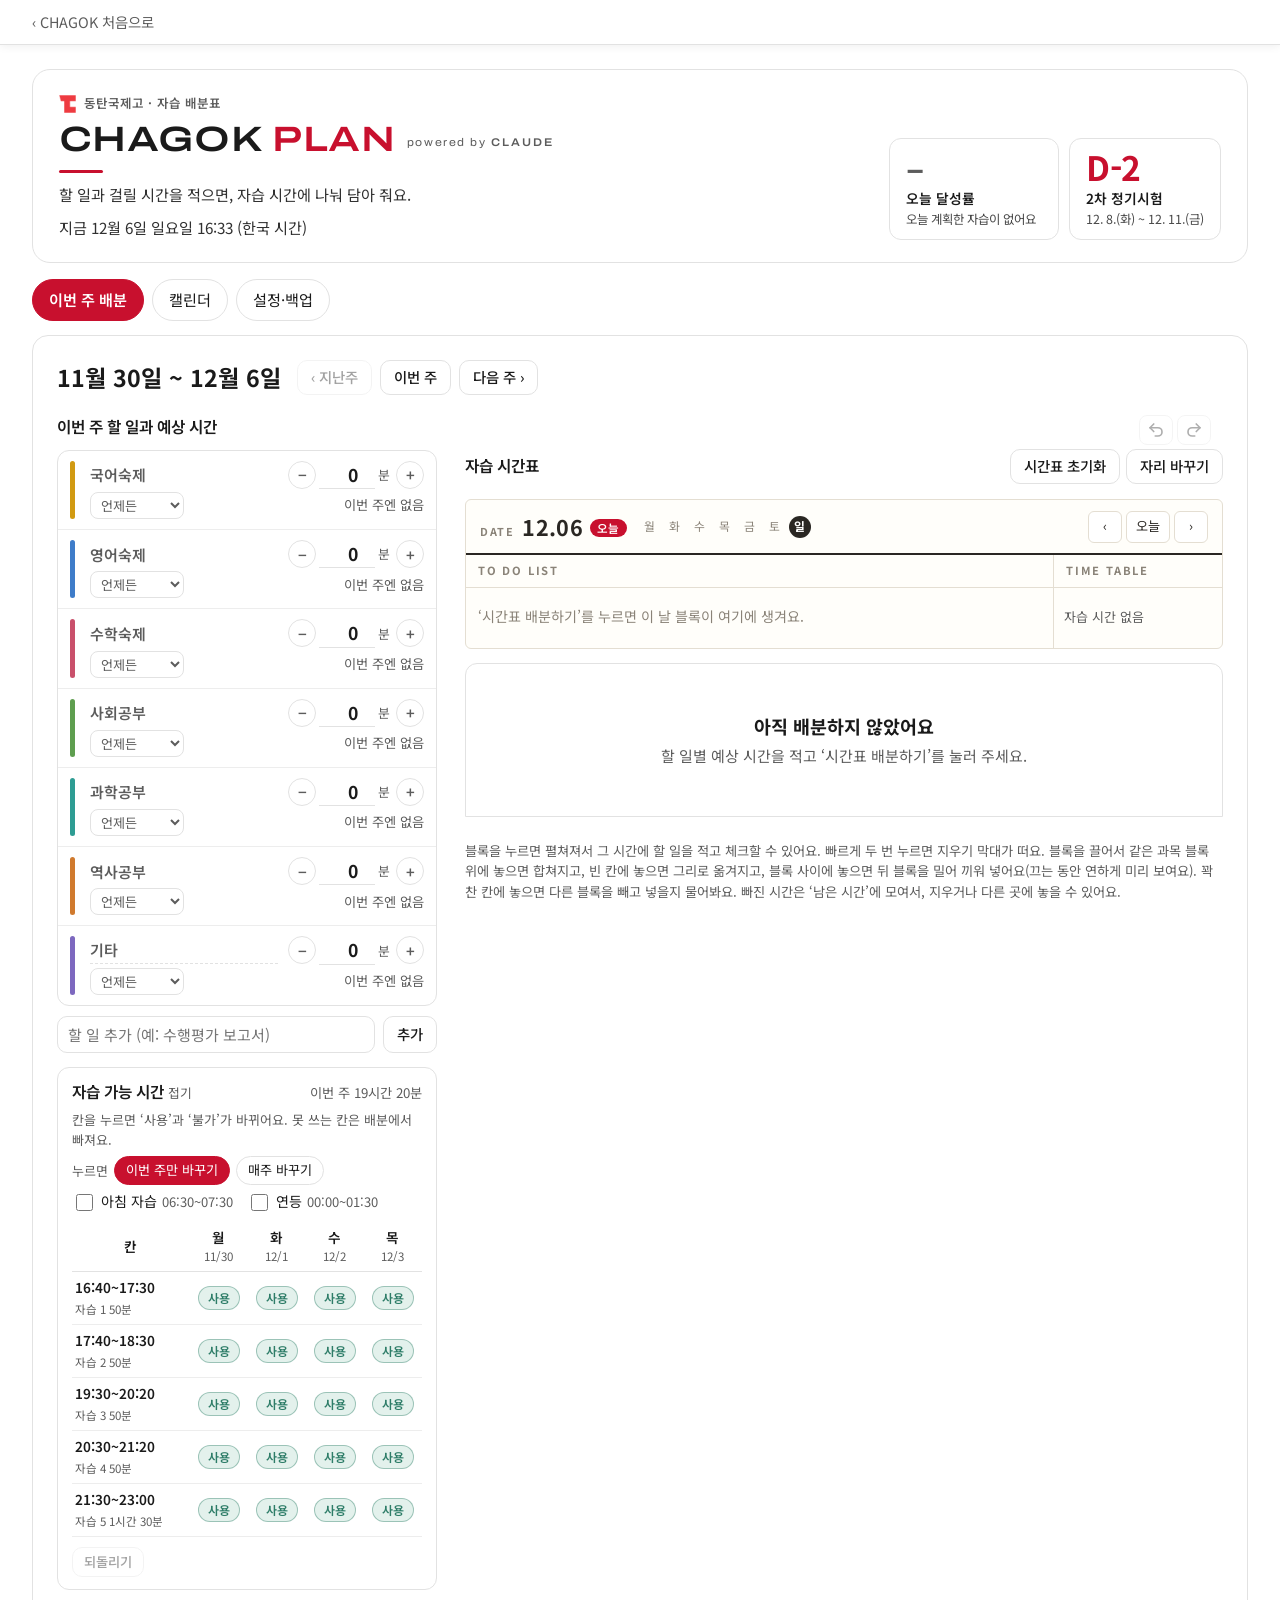
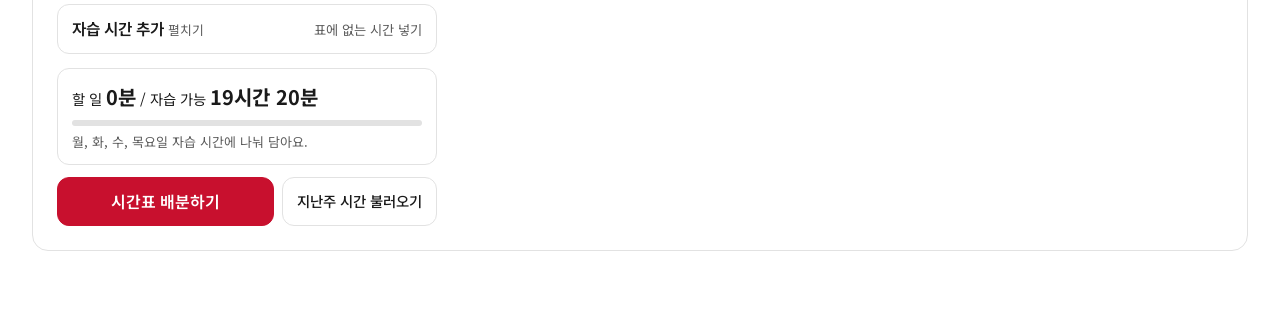
==== commit edf8e448: "기말 모의고사(라이트·파이널 3회·실전 2회), 처음으로 고정 바" ====
--- a/plan.html
+++ b/plan.html
@@ -576,12 +576,18 @@
 
 .bs-list input.bs-t{border:0;background:transparent;box-shadow:none;padding:6px 2px;flex:1;min-width:0}
 .bs-list input.bs-t:focus{background:#fff;outline:2px solid color-mix(in srgb,var(--c) 40%,transparent);border-radius:6px}
+
+/* 처음으로 바: 스크롤해도 위에 붙어 따라온다 */
+.homebar{position:sticky;top:0;z-index:70;background:var(--bg,#fff);box-shadow:0 2px 8px rgba(0,0,0,.06);border-bottom:1px solid var(--line,#e5e5e5);grid-column:1/-1}
+.homebar .homelink{display:flex;max-width:1280px;margin:0 auto;padding:0 32px;min-height:44px;box-sizing:border-box}
+@media (max-width:640px){.homebar .homelink{padding:0 12px}}
+@media print{.homebar{display:none}}
 </style>
 </head>
 <body>
+<nav class="homebar" aria-label="처음으로"><a class="homelink" href="./index.html">‹ CHAGOK 처음으로</a></nav>
 
 <header class="top">
-  <a class="homelink" href="./index.html">‹ CHAGOK 처음으로</a>
   <div class="hero">
     <div class="brand">
       <span class="eyebrow">동탄국제고 · 자습 배분표</span>
